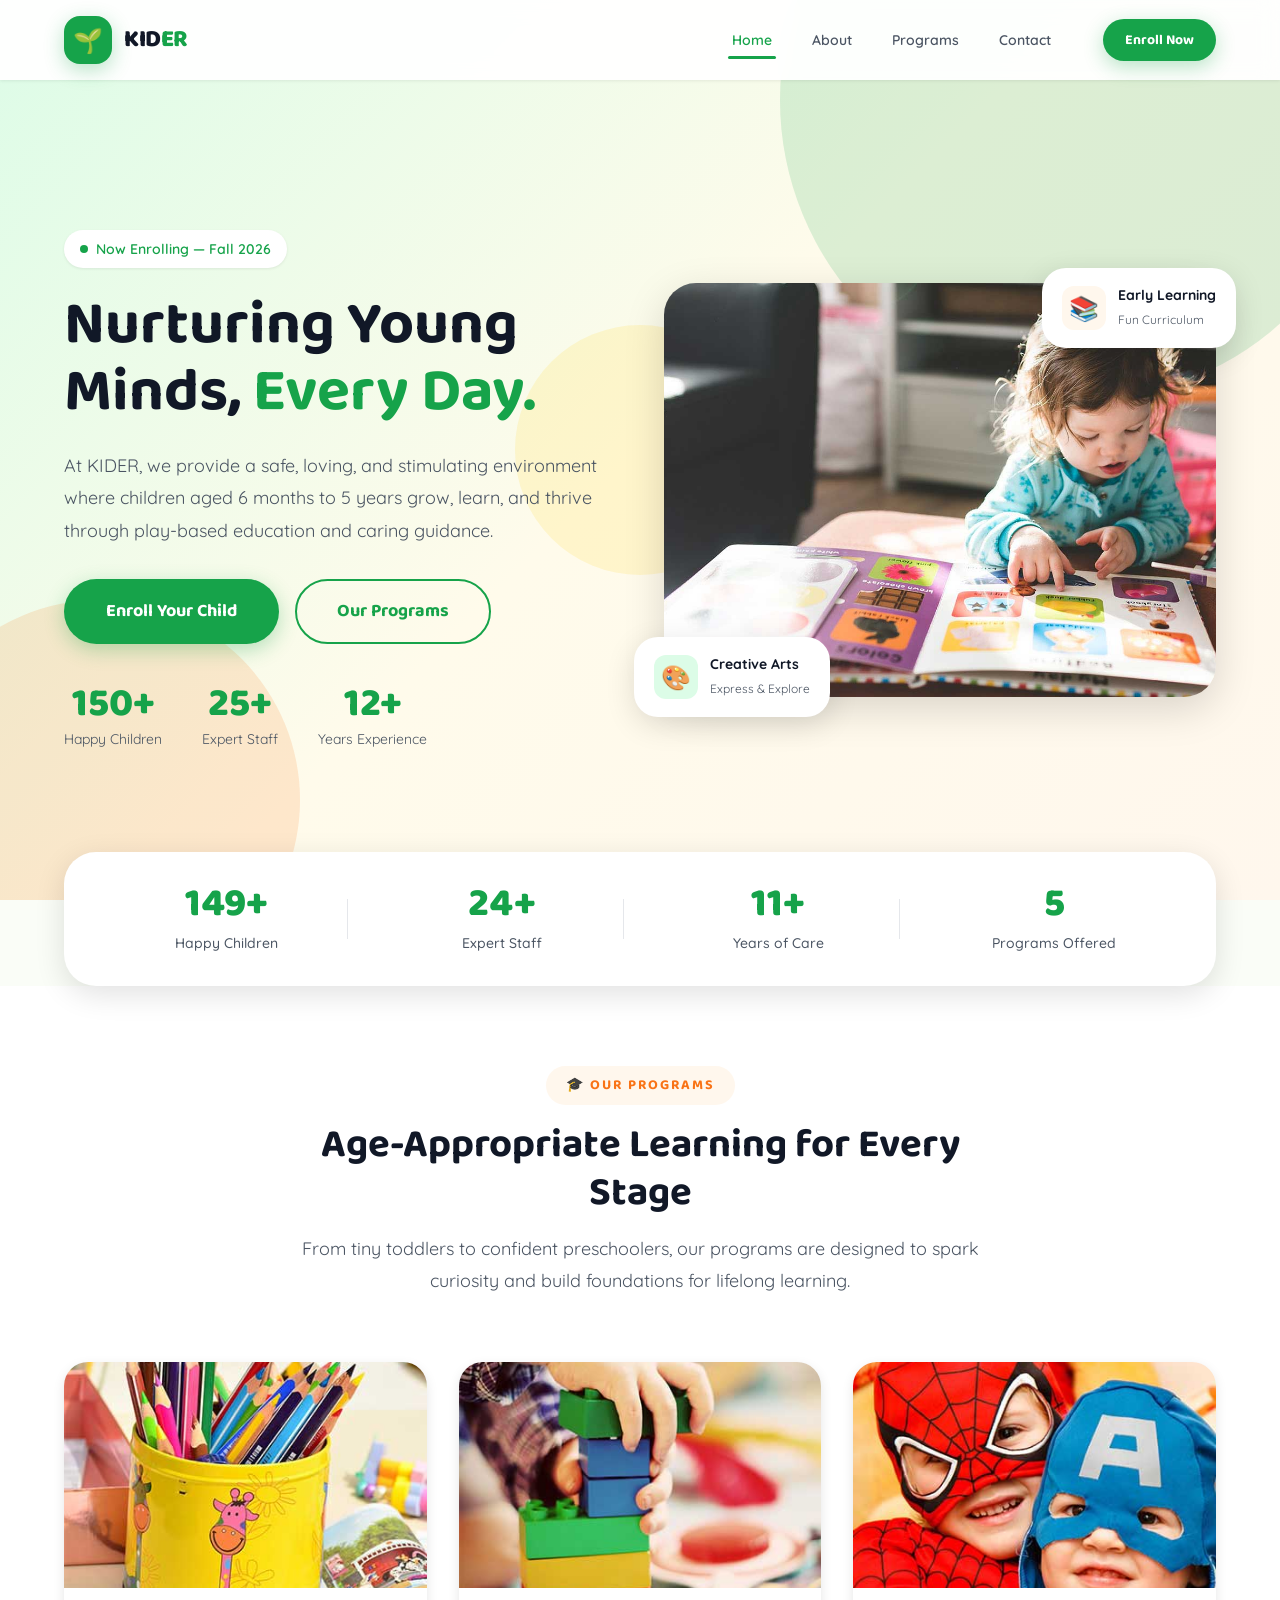
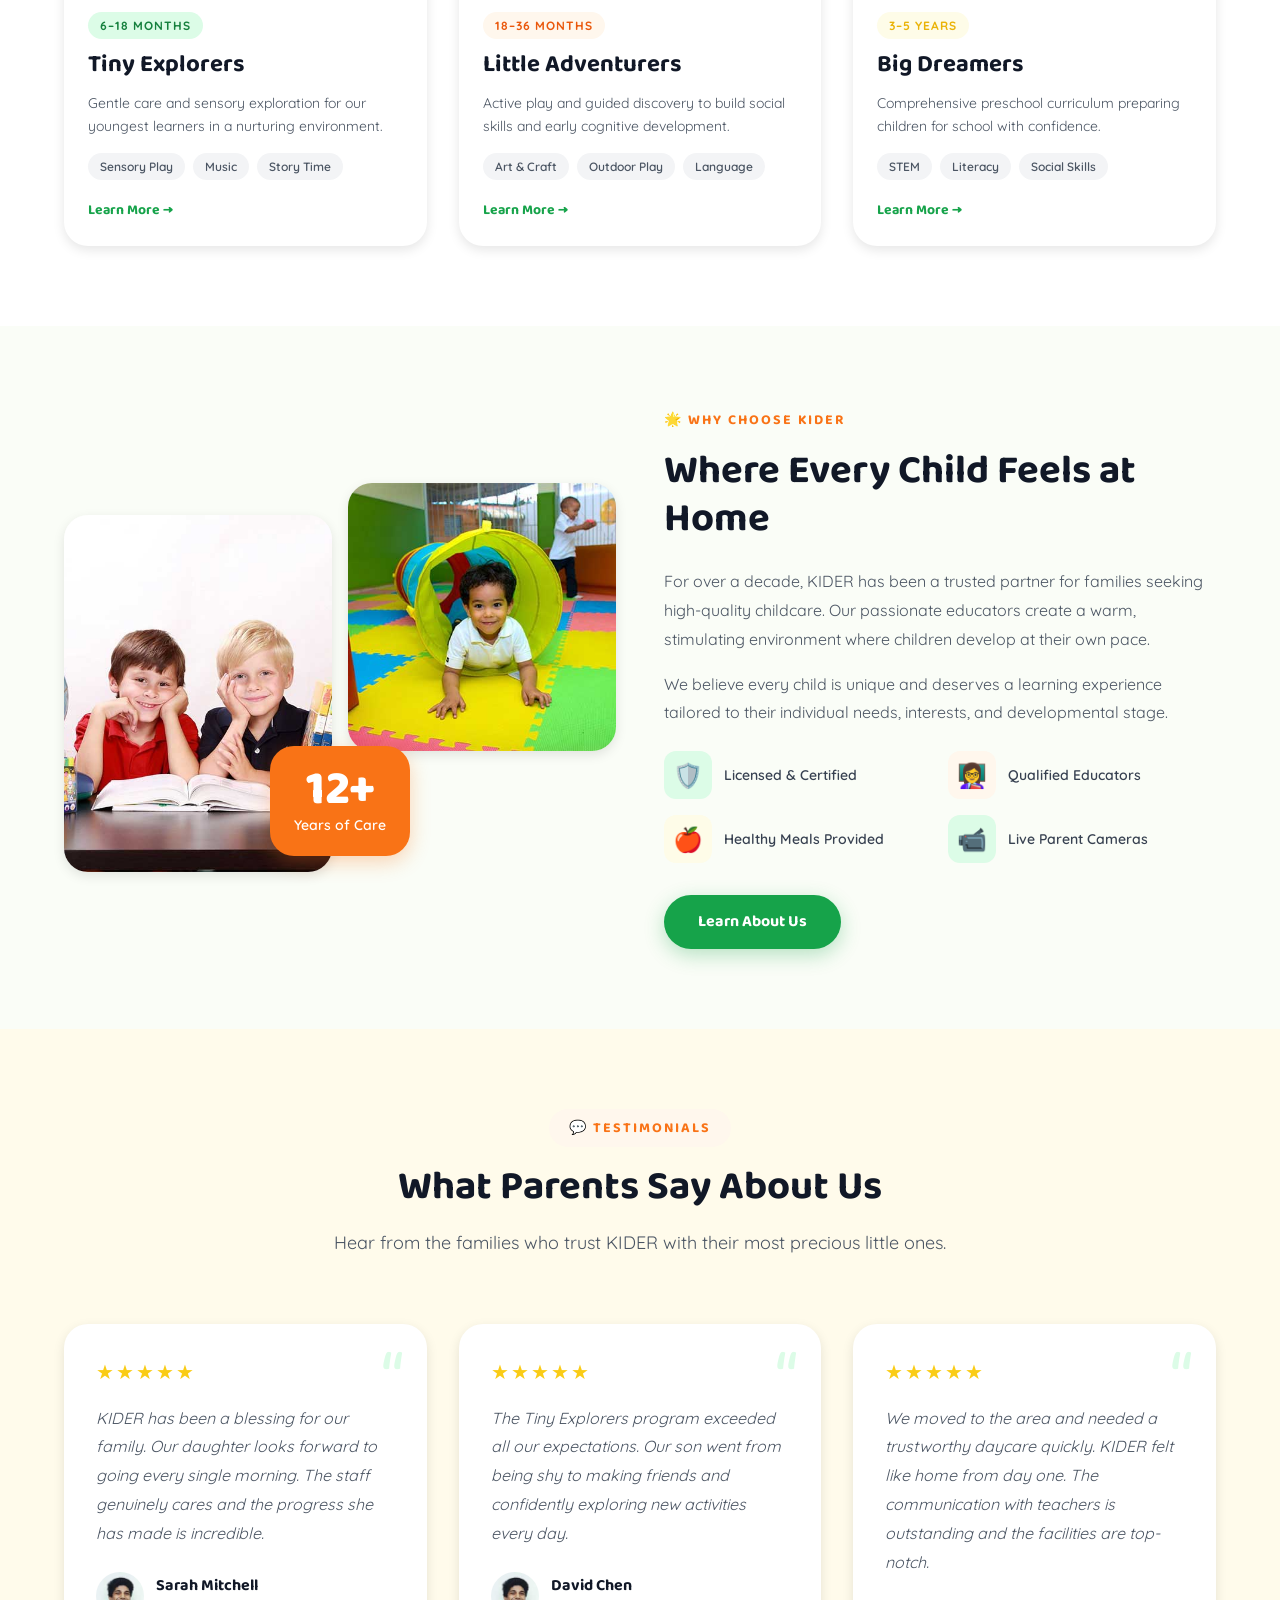
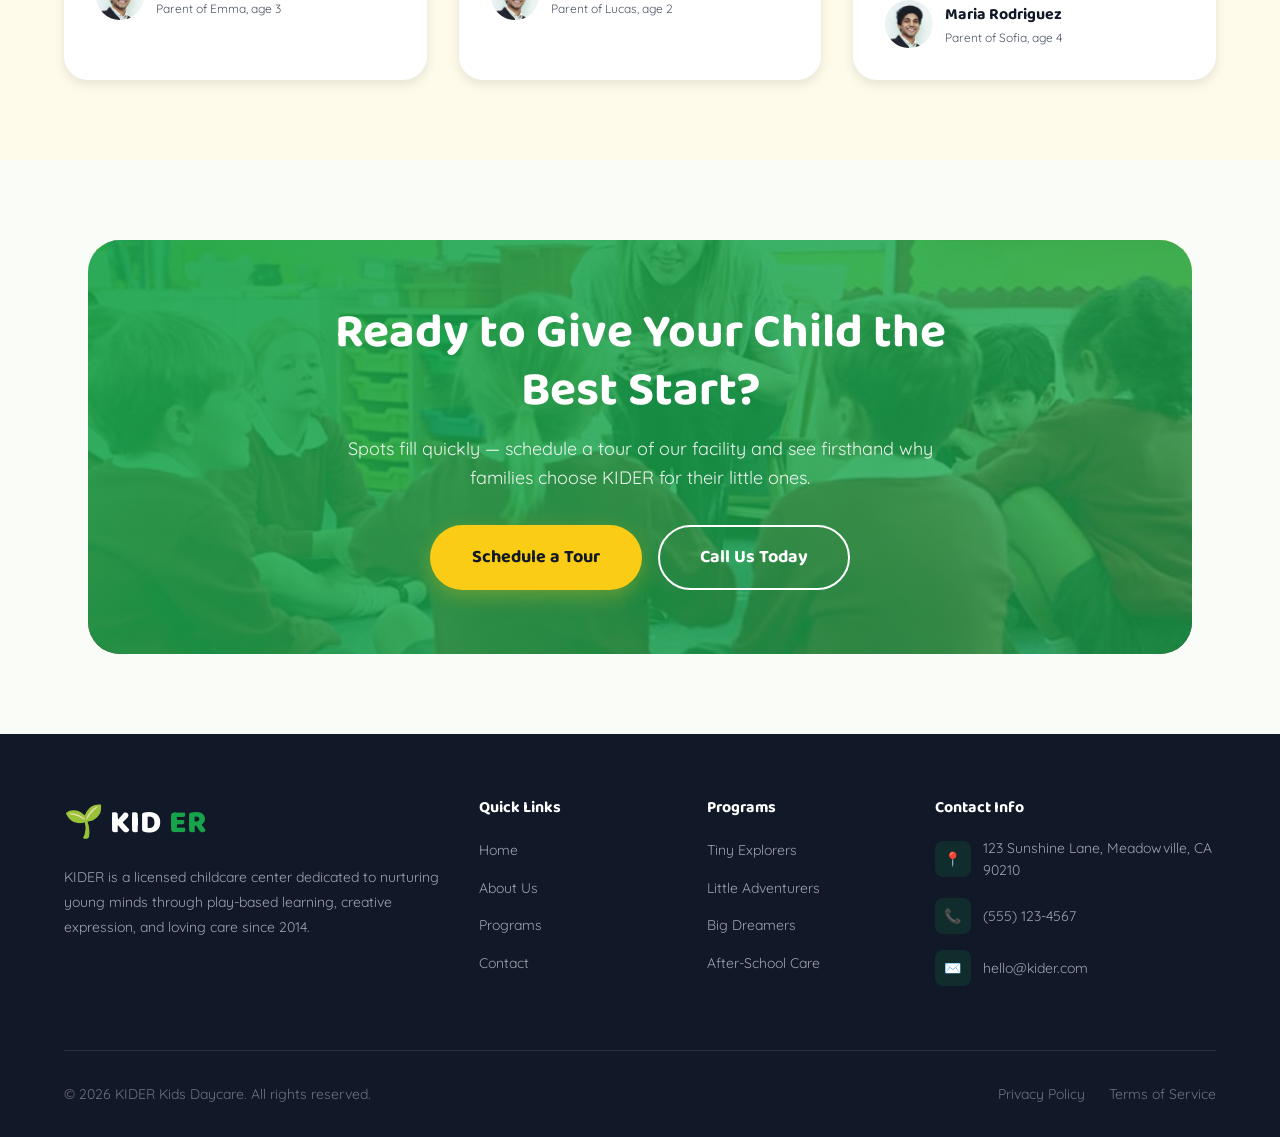
==== index.html @ 929bc987 "Initial redesign: Kids Daycare Version: v1.0.0 Folder: kids-daycare-html-template" ====
<!DOCTYPE html>
<html lang="en">
<head>
  <meta charset="UTF-8">
  <meta name="viewport" content="width=device-width, initial-scale=1.0">
  <meta name="description" content="KIDER — Kids Daycare & Childcare Center. Nurturing young minds every day with love, learning, and play.">
  <title>KIDER — Kids Daycare & Childcare Center</title>
  <link rel="stylesheet" href="assets/css/style.css">
</head>
<body>

  <!-- ======== Header ======== -->
  <header class="header">
    <div class="container header__inner">
      <a href="index.html" class="header__logo">
        <div class="header__logo-icon">🌱</div>
        <div class="header__logo-text">KID<span>ER</span></div>
      </a>
      <nav class="nav">
        <a href="index.html" class="nav__link active">Home</a>
        <a href="about.html" class="nav__link">About</a>
        <a href="programs.html" class="nav__link">Programs</a>
        <a href="contact.html" class="nav__link">Contact</a>
        <div class="nav__cta">
          <a href="contact.html" class="btn btn--green btn--sm">Enroll Now</a>
        </div>
      </nav>
      <div class="burger" aria-label="Toggle navigation" role="button" tabindex="0">
        <span class="burger__line"></span>
        <span class="burger__line"></span>
        <span class="burger__line"></span>
      </div>
    </div>
  </header>

  <!-- ======== Hero ======== -->
  <section class="hero">
    <div class="hero__bg-shape hero__bg-shape--1"></div>
    <div class="hero__bg-shape hero__bg-shape--2"></div>
    <div class="hero__bg-shape hero__bg-shape--3"></div>
    <div class="container hero__inner">
      <div class="hero__content">
        <div class="hero__badge">
          <span class="hero__badge-dot"></span>
          Now Enrolling — Fall 2026
        </div>
        <h1>Nurturing Young Minds, <span class="highlight-green">Every Day.</span></h1>
        <p class="hero__desc">At KIDER, we provide a safe, loving, and stimulating environment where children aged 6 months to 5 years grow, learn, and thrive through play-based education and caring guidance.</p>
        <div class="hero__actions">
          <a href="contact.html" class="btn btn--green btn--lg">Enroll Your Child</a>
          <a href="programs.html" class="btn btn--outline-green btn--lg">Our Programs</a>
        </div>
        <div class="hero__stats">
          <div class="hero__stat">
            <div class="hero__stat-number" data-count="150" data-suffix="+">0</div>
            <div class="hero__stat-label">Happy Children</div>
          </div>
          <div class="hero__stat">
            <div class="hero__stat-number" data-count="25" data-suffix="+">0</div>
            <div class="hero__stat-label">Expert Staff</div>
          </div>
          <div class="hero__stat">
            <div class="hero__stat-number" data-count="12" data-suffix="+">0</div>
            <div class="hero__stat-label">Years Experience</div>
          </div>
        </div>
      </div>
      <div class="hero__image">
        <img src="assets/img/carousel-1.jpg" alt="Children playing at KIDER daycare center" class="hero__image-main">
        <div class="hero__float-card hero__float-card--1">
          <div class="hero__float-icon hero__float-icon--green">🎨</div>
          <div class="hero__float-text">
            <strong>Creative Arts</strong>
            <span>Express & Explore</span>
          </div>
        </div>
        <div class="hero__float-card hero__float-card--2">
          <div class="hero__float-icon hero__float-icon--orange">📚</div>
          <div class="hero__float-text">
            <strong>Early Learning</strong>
            <span>Fun Curriculum</span>
          </div>
        </div>
      </div>
    </div>
  </section>

  <!-- ======== Stats Bar ======== -->
  <div class="container">
    <div class="stats-bar reveal">
      <div class="stats-bar__item">
        <div class="stats-bar__number" data-count="150" data-suffix="+">0</div>
        <div class="stats-bar__label">Happy Children</div>
      </div>
      <div class="stats-bar__item">
        <div class="stats-bar__number" data-count="25" data-suffix="+">0</div>
        <div class="stats-bar__label">Expert Staff</div>
      </div>
      <div class="stats-bar__item">
        <div class="stats-bar__number" data-count="12" data-suffix="+">0</div>
        <div class="stats-bar__label">Years of Care</div>
      </div>
      <div class="stats-bar__item">
        <div class="stats-bar__number" data-count="6" data-suffix="">0</div>
        <div class="stats-bar__label">Programs Offered</div>
      </div>
    </div>
  </div>

  <!-- ======== Programs ======== -->
  <section class="section section--alt">
    <div class="container">
      <div class="section-header reveal">
        <div class="section-header__tag">🎓 Our Programs</div>
        <h2>Age-Appropriate Learning for Every Stage</h2>
        <p>From tiny toddlers to confident preschoolers, our programs are designed to spark curiosity and build foundations for lifelong learning.</p>
      </div>
      <div class="programs-grid reveal-stagger">
        <div class="program-card">
          <img src="assets/img/classes-1.jpg" alt="Infant care program" class="program-card__image">
          <div class="program-card__body">
            <span class="program-card__age">6–18 Months</span>
            <h3>Tiny Explorers</h3>
            <p>Gentle care and sensory exploration for our youngest learners in a nurturing environment.</p>
            <div class="program-card__activities">
              <span class="program-card__activity">Sensory Play</span>
              <span class="program-card__activity">Music</span>
              <span class="program-card__activity">Story Time</span>
            </div>
            <a href="programs.html" class="program-card__link">Learn More →</a>
          </div>
        </div>
        <div class="program-card">
          <img src="assets/img/classes-2.jpg" alt="Toddler program" class="program-card__image">
          <div class="program-card__body">
            <span class="program-card__age program-card__age--orange">18–36 Months</span>
            <h3>Little Adventurers</h3>
            <p>Active play and guided discovery to build social skills and early cognitive development.</p>
            <div class="program-card__activities">
              <span class="program-card__activity">Art & Craft</span>
              <span class="program-card__activity">Outdoor Play</span>
              <span class="program-card__activity">Language</span>
            </div>
            <a href="programs.html" class="program-card__link">Learn More →</a>
          </div>
        </div>
        <div class="program-card">
          <img src="assets/img/classes-3.jpg" alt="Preschool program" class="program-card__image">
          <div class="program-card__body">
            <span class="program-card__age program-card__age--yellow">3–5 Years</span>
            <h3>Big Dreamers</h3>
            <p>Comprehensive preschool curriculum preparing children for school with confidence.</p>
            <div class="program-card__activities">
              <span class="program-card__activity">STEM</span>
              <span class="program-card__activity">Literacy</span>
              <span class="program-card__activity">Social Skills</span>
            </div>
            <a href="programs.html" class="program-card__link">Learn More →</a>
          </div>
        </div>
      </div>
    </div>
  </section>

  <!-- ======== About ======== -->
  <section class="section">
    <div class="container">
      <div class="about-grid">
        <div class="about-grid__images reveal reveal--left">
          <img src="assets/img/about-1.jpg" alt="KIDER classroom activities" class="about-grid__img">
          <img src="assets/img/about-2.jpg" alt="Children learning together" class="about-grid__img">
          <div class="about-grid__experience">
            <div class="about-grid__experience-number">12+</div>
            <div class="about-grid__experience-label">Years of Care</div>
          </div>
        </div>
        <div class="about-content reveal reveal--right">
          <div class="about-content__tag">🌟 Why Choose KIDER</div>
          <h2>Where Every Child Feels at Home</h2>
          <p>For over a decade, KIDER has been a trusted partner for families seeking high-quality childcare. Our passionate educators create a warm, stimulating environment where children develop at their own pace.</p>
          <p>We believe every child is unique and deserves a learning experience tailored to their individual needs, interests, and developmental stage.</p>
          <div class="about-features">
            <div class="about-feature">
              <div class="about-feature__icon about-feature__icon--green">🛡️</div>
              <span>Licensed &amp; Certified</span>
            </div>
            <div class="about-feature">
              <div class="about-feature__icon about-feature__icon--orange">👩‍🏫</div>
              <span>Qualified Educators</span>
            </div>
            <div class="about-feature">
              <div class="about-feature__icon about-feature__icon--yellow">🍎</div>
              <span>Healthy Meals Provided</span>
            </div>
            <div class="about-feature">
              <div class="about-feature__icon about-feature__icon--green">📹</div>
              <span>Live Parent Cameras</span>
            </div>
          </div>
          <div style="margin-top: var(--sp-8);">
            <a href="about.html" class="btn btn--green">Learn About Us</a>
          </div>
        </div>
      </div>
    </div>
  </section>

  <!-- ======== Testimonials ======== -->
  <section class="section section--cream">
    <div class="container">
      <div class="section-header reveal">
        <div class="section-header__tag">💬 Testimonials</div>
        <h2>What Parents Say About Us</h2>
        <p>Hear from the families who trust KIDER with their most precious little ones.</p>
      </div>
      <div class="testimonials-grid reveal-stagger">
        <div class="testimonial-card">
          <div class="testimonial-card__quote">&ldquo;</div>
          <div class="testimonial-card__stars">
            <span>★</span><span>★</span><span>★</span><span>★</span><span>★</span>
          </div>
          <p>KIDER has been a blessing for our family. Our daughter looks forward to going every single morning. The staff genuinely cares and the progress she has made is incredible.</p>
          <div class="testimonial-card__author">
            <img src="assets/img/user.jpg" alt="Parent avatar" class="testimonial-card__avatar">
            <div>
              <div class="testimonial-card__name">Sarah Mitchell</div>
              <div class="testimonial-card__relation">Parent of Emma, age 3</div>
            </div>
          </div>
        </div>
        <div class="testimonial-card">
          <div class="testimonial-card__quote">&ldquo;</div>
          <div class="testimonial-card__stars">
            <span>★</span><span>★</span><span>★</span><span>★</span><span>★</span>
          </div>
          <p>The Tiny Explorers program exceeded all our expectations. Our son went from being shy to making friends and confidently exploring new activities every day.</p>
          <div class="testimonial-card__author">
            <img src="assets/img/user.jpg" alt="Parent avatar" class="testimonial-card__avatar">
            <div>
              <div class="testimonial-card__name">David Chen</div>
              <div class="testimonial-card__relation">Parent of Lucas, age 2</div>
            </div>
          </div>
        </div>
        <div class="testimonial-card">
          <div class="testimonial-card__quote">&ldquo;</div>
          <div class="testimonial-card__stars">
            <span>★</span><span>★</span><span>★</span><span>★</span><span>★</span>
          </div>
          <p>We moved to the area and needed a trustworthy daycare quickly. KIDER felt like home from day one. The communication with teachers is outstanding and the facilities are top-notch.</p>
          <div class="testimonial-card__author">
            <img src="assets/img/user.jpg" alt="Parent avatar" class="testimonial-card__avatar">
            <div>
              <div class="testimonial-card__name">Maria Rodriguez</div>
              <div class="testimonial-card__relation">Parent of Sofia, age 4</div>
            </div>
          </div>
        </div>
      </div>
    </div>
  </section>

  <!-- ======== CTA ======== -->
  <section class="section">
    <div class="container">
      <div class="cta-section">
        <img src="assets/img/call-to-action.jpg" alt="Children at KIDER" class="cta-section__bg">
        <div class="cta-section__overlay"></div>
        <div class="cta-section__content reveal">
          <h2>Ready to Give Your Child the Best Start?</h2>
          <p>Spots fill quickly — schedule a tour of our facility and see firsthand why families choose KIDER for their little ones.</p>
          <div class="cta-section__actions">
            <a href="contact.html" class="btn btn--yellow btn--lg">Schedule a Tour</a>
            <a href="tel:+15551234567" class="btn btn--outline-white btn--lg">Call Us Today</a>
          </div>
        </div>
      </div>
    </div>
  </section>

  <!-- ======== Footer ======== -->
  <footer class="footer">
    <div class="container">
      <div class="footer__grid">
        <div class="footer__brand">
          <div class="footer__brand-name">🌱 KID<span>ER</span></div>
          <p>KIDER is a licensed childcare center dedicated to nurturing young minds through play-based learning, creative expression, and loving care since 2014.</p>
        </div>
        <div>
          <h5>Quick Links</h5>
          <ul class="footer__links">
            <li><a href="index.html">Home</a></li>
            <li><a href="about.html">About Us</a></li>
            <li><a href="programs.html">Programs</a></li>
            <li><a href="contact.html">Contact</a></li>
          </ul>
        </div>
        <div>
          <h5>Programs</h5>
          <ul class="footer__links">
            <li><a href="programs.html">Tiny Explorers</a></li>
            <li><a href="programs.html">Little Adventurers</a></li>
            <li><a href="programs.html">Big Dreamers</a></li>
            <li><a href="programs.html">After-School Care</a></li>
          </ul>
        </div>
        <div>
          <h5>Contact Info</h5>
          <div class="footer__contact-item">
            <div class="footer__contact-icon">📍</div>
            <span>123 Sunshine Lane, Meadowville, CA 90210</span>
          </div>
          <div class="footer__contact-item">
            <div class="footer__contact-icon">📞</div>
            <span>(555) 123-4567</span>
          </div>
          <div class="footer__contact-item">
            <div class="footer__contact-icon">✉️</div>
            <span>hello@kider.com</span>
          </div>
        </div>
      </div>
      <div class="footer__bottom">
        <p>&copy; <span data-year>2026</span> KIDER Kids Daycare. All rights reserved.</p>
        <div class="footer__bottom-links">
          <a href="#">Privacy Policy</a>
          <a href="#">Terms of Service</a>
        </div>
      </div>
    </div>
  </footer>

  <script src="assets/js/main.js"></script>
</body>
</html>
---- assets/css/style.css ----
/* ============================================================
   KIDER — Kids Daycare & Childcare Center
   Design System & Component Styles
   ============================================================ */

/* --- Google Fonts Import --- */
@import url('https://fonts.googleapis.com/css2?family=Baloo+2:wght@400;500;600;700;800&family=Quicksand:wght@300;400;500;600;700&display=swap');

/* ============================================================
   1. CSS Custom Properties (Design Tokens)
   ============================================================ */
:root {
  /* Brand Colors */
  --clr-green: #16A34A;
  --clr-green-dark: #15803D;
  --clr-green-light: #DCFCE7;
  --clr-orange: #F97316;
  --clr-orange-dark: #EA580C;
  --clr-orange-light: #FFF7ED;
  --clr-yellow: #FACC15;
  --clr-yellow-dark: #EAB308;
  --clr-yellow-light: #FEFCE8;
  --clr-white: #FFFFFF;
  --clr-off-white: #FAFDF7;
  --clr-cream: #FFFBEB;

  /* Neutral Palette */
  --clr-gray-50: #F9FAFB;
  --clr-gray-100: #F3F4F6;
  --clr-gray-200: #E5E7EB;
  --clr-gray-300: #D1D5DB;
  --clr-gray-400: #9CA3AF;
  --clr-gray-500: #6B7280;
  --clr-gray-600: #4B5563;
  --clr-gray-700: #374151;
  --clr-gray-800: #1F2937;
  --clr-gray-900: #111827;

  /* Semantic Colors */
  --clr-text: var(--clr-gray-800);
  --clr-text-light: var(--clr-gray-600);
  --clr-text-white: var(--clr-white);
  --clr-bg: var(--clr-off-white);
  --clr-bg-alt: var(--clr-white);
  --clr-border: var(--clr-gray-200);
  --clr-success: var(--clr-green);
  --clr-warning: var(--clr-orange);
  --clr-accent: var(--clr-yellow);

  /* Typography */
  --ff-heading: 'Baloo 2', cursive;
  --ff-body: 'Quicksand', sans-serif;

  --fs-xs: 0.75rem;
  --fs-sm: 0.875rem;
  --fs-base: 1rem;
  --fs-md: 1.125rem;
  --fs-lg: 1.25rem;
  --fs-xl: 1.5rem;
  --fs-2xl: 2rem;
  --fs-3xl: 2.5rem;
  --fs-4xl: 3rem;
  --fs-5xl: 3.5rem;

  --fw-light: 300;
  --fw-regular: 400;
  --fw-medium: 500;
  --fw-semibold: 600;
  --fw-bold: 700;
  --fw-extra: 800;

  --lh-tight: 1.2;
  --lh-normal: 1.6;
  --lh-relaxed: 1.8;

  /* Spacing */
  --sp-1: 0.25rem;
  --sp-2: 0.5rem;
  --sp-3: 0.75rem;
  --sp-4: 1rem;
  --sp-5: 1.25rem;
  --sp-6: 1.5rem;
  --sp-8: 2rem;
  --sp-10: 2.5rem;
  --sp-12: 3rem;
  --sp-16: 4rem;
  --sp-20: 5rem;
  --sp-24: 6rem;

  /* Border Radius (Playful Rounded) */
  --radius-sm: 8px;
  --radius-md: 12px;
  --radius-lg: 16px;
  --radius-xl: 24px;
  --radius-2xl: 32px;
  --radius-full: 9999px;

  /* Shadows */
  --shadow-sm: 0 1px 3px rgba(0, 0, 0, 0.08);
  --shadow-md: 0 4px 12px rgba(0, 0, 0, 0.1);
  --shadow-lg: 0 8px 30px rgba(0, 0, 0, 0.12);
  --shadow-xl: 0 12px 40px rgba(0, 0, 0, 0.15);
  --shadow-green: 0 6px 20px rgba(22, 163, 74, 0.3);
  --shadow-orange: 0 6px 20px rgba(249, 115, 22, 0.3);
  --shadow-yellow: 0 6px 20px rgba(250, 204, 21, 0.3);

  /* Transitions */
  --ease-bounce: cubic-bezier(0.34, 1.56, 0.64, 1);
  --ease-smooth: cubic-bezier(0.4, 0, 0.2, 1);
  --duration-fast: 150ms;
  --duration-normal: 300ms;
  --duration-slow: 500ms;

  /* Layout */
  --container-max: 1200px;
  --header-height: 80px;
}

/* ============================================================
   2. Reset & Base
   ============================================================ */
*,
*::before,
*::after {
  margin: 0;
  padding: 0;
  box-sizing: border-box;
}

html {
  scroll-behavior: smooth;
  -webkit-text-size-adjust: 100%;
}

body {
  font-family: var(--ff-body);
  font-size: var(--fs-base);
  font-weight: var(--fw-regular);
  line-height: var(--lh-normal);
  color: var(--clr-text);
  background-color: var(--clr-bg);
  -webkit-font-smoothing: antialiased;
  -moz-osx-font-smoothing: grayscale;
  overflow-x: hidden;
}

img {
  max-width: 100%;
  height: auto;
  display: block;
}

a {
  text-decoration: none;
  color: inherit;
  transition: color var(--duration-normal) var(--ease-smooth);
}

ul, ol {
  list-style: none;
}

h1, h2, h3, h4, h5, h6 {
  font-family: var(--ff-heading);
  font-weight: var(--fw-bold);
  line-height: var(--lh-tight);
  color: var(--clr-gray-900);
}

h1 { font-size: var(--fs-5xl); }
h2 { font-size: var(--fs-4xl); }
h3 { font-size: var(--fs-2xl); }
h4 { font-size: var(--fs-xl); }
h5 { font-size: var(--fs-lg); }

p {
  margin-bottom: var(--sp-4);
  color: var(--clr-text-light);
}

button {
  cursor: pointer;
  border: none;
  background: none;
  font-family: inherit;
}

/* ============================================================
   3. Utility Classes
   ============================================================ */
.container {
  width: 100%;
  max-width: var(--container-max);
  margin: 0 auto;
  padding: 0 var(--sp-6);
}

.sr-only {
  position: absolute;
  width: 1px;
  height: 1px;
  padding: 0;
  margin: -1px;
  overflow: hidden;
  clip: rect(0, 0, 0, 0);
  white-space: nowrap;
  border: 0;
}

.section {
  padding: var(--sp-20) 0;
}

.section--alt {
  background-color: var(--clr-white);
}

.section--green {
  background-color: var(--clr-green);
  color: var(--clr-white);
}

.section--green h2,
.section--green h3,
.section--green h4 {
  color: var(--clr-white);
}

.section--green p {
  color: var(--clr-green-light);
}

.section--cream {
  background-color: var(--clr-cream);
}

.section--gray {
  background-color: var(--clr-gray-50);
}

.text-center {
  text-align: center;
}

.text-green { color: var(--clr-green); }
.text-orange { color: var(--clr-orange); }
.text-yellow { color: var(--clr-yellow); }

/* ============================================================
   4. Section Header
   ============================================================ */
.section-header {
  text-align: center;
  margin-bottom: var(--sp-16);
  max-width: 700px;
  margin-left: auto;
  margin-right: auto;
}

.section-header__tag {
  display: inline-flex;
  align-items: center;
  gap: var(--sp-2);
  font-family: var(--ff-heading);
  font-size: var(--fs-sm);
  font-weight: var(--fw-bold);
  text-transform: uppercase;
  letter-spacing: 2px;
  color: var(--clr-orange);
  margin-bottom: var(--sp-4);
  background: var(--clr-orange-light);
  padding: var(--sp-2) var(--sp-5);
  border-radius: var(--radius-full);
}

.section-header h2 {
  margin-bottom: var(--sp-4);
  font-size: var(--fs-3xl);
}

.section-header p {
  font-size: var(--fs-md);
  color: var(--clr-text-light);
  line-height: var(--lh-relaxed);
}

/* ============================================================
   5. Buttons
   ============================================================ */
.btn {
  display: inline-flex;
  align-items: center;
  justify-content: center;
  gap: var(--sp-2);
  padding: var(--sp-3) var(--sp-8);
  font-family: var(--ff-heading);
  font-size: var(--fs-base);
  font-weight: var(--fw-bold);
  border-radius: var(--radius-full);
  transition: all var(--duration-normal) var(--ease-bounce);
  white-space: nowrap;
  border: 2px solid transparent;
  position: relative;
  overflow: hidden;
}

.btn:hover {
  transform: translateY(-2px);
}

.btn:active {
  transform: translateY(0);
}

.btn--green {
  background-color: var(--clr-green);
  color: var(--clr-white);
  box-shadow: var(--shadow-green);
}

.btn--green:hover {
  background-color: var(--clr-green-dark);
  box-shadow: 0 8px 25px rgba(22, 163, 74, 0.4);
  color: var(--clr-white);
}

.btn--orange {
  background-color: var(--clr-orange);
  color: var(--clr-white);
  box-shadow: var(--shadow-orange);
}

.btn--orange:hover {
  background-color: var(--clr-orange-dark);
  box-shadow: 0 8px 25px rgba(249, 115, 22, 0.4);
  color: var(--clr-white);
}

.btn--yellow {
  background-color: var(--clr-yellow);
  color: var(--clr-gray-900);
  box-shadow: var(--shadow-yellow);
}

.btn--yellow:hover {
  background-color: var(--clr-yellow-dark);
  box-shadow: 0 8px 25px rgba(250, 204, 21, 0.4);
}

.btn--outline-green {
  border-color: var(--clr-green);
  color: var(--clr-green);
  background: transparent;
}

.btn--outline-green:hover {
  background-color: var(--clr-green);
  color: var(--clr-white);
}

.btn--outline-white {
  border-color: var(--clr-white);
  color: var(--clr-white);
  background: transparent;
}

.btn--outline-white:hover {
  background-color: var(--clr-white);
  color: var(--clr-green);
}

.btn--lg {
  padding: var(--sp-4) var(--sp-10);
  font-size: var(--fs-md);
}

.btn--sm {
  padding: var(--sp-2) var(--sp-5);
  font-size: var(--fs-sm);
}

.btn svg {
  width: 20px;
  height: 20px;
}

/* ============================================================
   6. Header & Navigation
   ============================================================ */
.header {
  position: fixed;
  top: 0;
  left: 0;
  right: 0;
  z-index: 1000;
  background: rgba(255, 255, 255, 0.95);
  backdrop-filter: blur(10px);
  -webkit-backdrop-filter: blur(10px);
  box-shadow: var(--shadow-sm);
  transition: all var(--duration-normal) var(--ease-smooth);
  height: var(--header-height);
}

.header__inner {
  display: flex;
  align-items: center;
  justify-content: space-between;
  height: var(--header-height);
}

.header__logo {
  display: flex;
  align-items: center;
  gap: var(--sp-3);
  z-index: 1001;
}

.header__logo-icon {
  width: 48px;
  height: 48px;
  background: var(--clr-green);
  border-radius: var(--radius-lg);
  display: flex;
  align-items: center;
  justify-content: center;
  color: var(--clr-white);
  font-size: var(--fs-xl);
  box-shadow: var(--shadow-green);
}

.header__logo-text {
  font-family: var(--ff-heading);
  font-size: var(--fs-xl);
  font-weight: var(--fw-extra);
  color: var(--clr-gray-900);
  letter-spacing: -0.5px;
}

.header__logo-text span {
  color: var(--clr-green);
}

.nav {
  display: flex;
  align-items: center;
  gap: var(--sp-8);
}

.nav__link {
  font-family: var(--ff-body);
  font-size: var(--fs-sm);
  font-weight: var(--fw-semibold);
  color: var(--clr-gray-600);
  padding: var(--sp-2) var(--sp-1);
  position: relative;
  transition: color var(--duration-normal) var(--ease-smooth);
}

.nav__link::after {
  content: '';
  position: absolute;
  bottom: 0;
  left: 0;
  width: 0;
  height: 3px;
  background: var(--clr-green);
  border-radius: var(--radius-full);
  transition: width var(--duration-normal) var(--ease-smooth);
}

.nav__link:hover,
.nav__link.active {
  color: var(--clr-green);
}

.nav__link:hover::after,
.nav__link.active::after {
  width: 100%;
}

.nav__cta {
  margin-left: var(--sp-4);
}

/* Burger Menu */
.burger {
  display: none;
  flex-direction: column;
  gap: 5px;
  cursor: pointer;
  z-index: 1001;
  padding: var(--sp-2);
}

.burger__line {
  width: 28px;
  height: 3px;
  background: var(--clr-gray-800);
  border-radius: var(--radius-full);
  transition: all var(--duration-normal) var(--ease-smooth);
}

.burger.active .burger__line:nth-child(1) {
  transform: rotate(45deg) translate(5px, 6px);
}

.burger.active .burger__line:nth-child(2) {
  opacity: 0;
}

.burger.active .burger__line:nth-child(3) {
  transform: rotate(-45deg) translate(5px, -6px);
}

/* ============================================================
   7. Hero Section
   ============================================================ */
.hero {
  position: relative;
  min-height: 100vh;
  display: flex;
  align-items: center;
  padding-top: var(--header-height);
  background: linear-gradient(135deg, var(--clr-green-light) 0%, var(--clr-cream) 50%, var(--clr-orange-light) 100%);
  overflow: hidden;
}

.hero__bg-shape {
  position: absolute;
  border-radius: 50%;
  opacity: 0.15;
  z-index: 0;
}

.hero__bg-shape--1 {
  width: 600px;
  height: 600px;
  background: var(--clr-green);
  top: -200px;
  right: -100px;
}

.hero__bg-shape--2 {
  width: 400px;
  height: 400px;
  background: var(--clr-orange);
  bottom: -100px;
  left: -100px;
}

.hero__bg-shape--3 {
  width: 250px;
  height: 250px;
  background: var(--clr-yellow);
  top: 50%;
  left: 50%;
  transform: translate(-50%, -50%);
}

.hero__inner {
  position: relative;
  z-index: 1;
  display: grid;
  grid-template-columns: 1fr 1fr;
  gap: var(--sp-12);
  align-items: center;
}

.hero__content {
  max-width: 560px;
}

.hero__badge {
  display: inline-flex;
  align-items: center;
  gap: var(--sp-2);
  background: var(--clr-white);
  padding: var(--sp-2) var(--sp-4);
  border-radius: var(--radius-full);
  box-shadow: var(--shadow-sm);
  margin-bottom: var(--sp-6);
  font-size: var(--fs-sm);
  font-weight: var(--fw-semibold);
  color: var(--clr-green);
}

.hero__badge-dot {
  width: 8px;
  height: 8px;
  background: var(--clr-green);
  border-radius: 50%;
  animation: pulse-dot 2s infinite;
}

@keyframes pulse-dot {
  0%, 100% { opacity: 1; transform: scale(1); }
  50% { opacity: 0.5; transform: scale(1.5); }
}

.hero h1 {
  font-size: clamp(2.5rem, 5vw, 3.8rem);
  color: var(--clr-gray-900);
  margin-bottom: var(--sp-6);
  line-height: 1.1;
}

.hero h1 .highlight-green { color: var(--clr-green); }
.hero h1 .highlight-orange { color: var(--clr-orange); }

.hero__desc {
  font-size: var(--fs-md);
  color: var(--clr-text-light);
  line-height: var(--lh-relaxed);
  margin-bottom: var(--sp-8);
}

.hero__actions {
  display: flex;
  gap: var(--sp-4);
  flex-wrap: wrap;
  margin-bottom: var(--sp-10);
}

.hero__stats {
  display: flex;
  gap: var(--sp-10);
}

.hero__stat {
  text-align: center;
}

.hero__stat-number {
  font-family: var(--ff-heading);
  font-size: var(--fs-3xl);
  font-weight: var(--fw-extra);
  color: var(--clr-green);
  line-height: 1;
}

.hero__stat-label {
  font-size: var(--fs-sm);
  color: var(--clr-text-light);
  margin-top: var(--sp-1);
}

.hero__image {
  position: relative;
}

.hero__image-main {
  border-radius: var(--radius-2xl);
  box-shadow: var(--shadow-xl);
  width: 100%;
  object-fit: cover;
  aspect-ratio: 4/3;
}

.hero__float-card {
  position: absolute;
  background: var(--clr-white);
  border-radius: var(--radius-xl);
  padding: var(--sp-4) var(--sp-5);
  box-shadow: var(--shadow-lg);
  display: flex;
  align-items: center;
  gap: var(--sp-3);
  animation: float-card 3s ease-in-out infinite;
}

.hero__float-card--1 {
  bottom: -20px;
  left: -30px;
}

.hero__float-card--2 {
  top: -15px;
  right: -20px;
}

@keyframes float-card {
  0%, 100% { transform: translateY(0); }
  50% { transform: translateY(-8px); }
}

.hero__float-icon {
  width: 44px;
  height: 44px;
  border-radius: var(--radius-md);
  display: flex;
  align-items: center;
  justify-content: center;
  font-size: var(--fs-xl);
}

.hero__float-icon--green {
  background: var(--clr-green-light);
}

.hero__float-icon--orange {
  background: var(--clr-orange-light);
}

.hero__float-text strong {
  display: block;
  font-size: var(--fs-sm);
  color: var(--clr-gray-900);
}

.hero__float-text span {
  font-size: var(--fs-xs);
  color: var(--clr-text-light);
}

/* ============================================================
   8. Programs / Classes Grid
   ============================================================ */
.programs-grid {
  display: grid;
  grid-template-columns: repeat(3, 1fr);
  gap: var(--sp-8);
}

.program-card {
  background: var(--clr-white);
  border-radius: var(--radius-xl);
  overflow: hidden;
  box-shadow: var(--shadow-md);
  transition: all var(--duration-normal) var(--ease-bounce);
  position: relative;
}

.program-card:hover {
  transform: translateY(-8px);
  box-shadow: var(--shadow-xl);
}

.program-card__image {
  width: 100%;
  aspect-ratio: 16/10;
  object-fit: cover;
}

.program-card__body {
  padding: var(--sp-6);
}

.program-card__age {
  display: inline-flex;
  align-items: center;
  gap: var(--sp-1);
  background: var(--clr-green-light);
  color: var(--clr-green-dark);
  font-size: var(--fs-xs);
  font-weight: var(--fw-bold);
  padding: var(--sp-1) var(--sp-3);
  border-radius: var(--radius-full);
  margin-bottom: var(--sp-3);
  text-transform: uppercase;
  letter-spacing: 1px;
}

.program-card__age--orange {
  background: var(--clr-orange-light);
  color: var(--clr-orange-dark);
}

.program-card__age--yellow {
  background: var(--clr-yellow-light);
  color: var(--clr-yellow-dark);
}

.program-card h3 {
  font-size: var(--fs-xl);
  margin-bottom: var(--sp-3);
}

.program-card p {
  font-size: var(--fs-sm);
  color: var(--clr-text-light);
  margin-bottom: var(--sp-4);
}

.program-card__activities {
  display: flex;
  flex-wrap: wrap;
  gap: var(--sp-2);
  margin-bottom: var(--sp-4);
}

.program-card__activity {
  background: var(--clr-gray-100);
  color: var(--clr-gray-600);
  font-size: var(--fs-xs);
  font-weight: var(--fw-semibold);
  padding: var(--sp-1) var(--sp-3);
  border-radius: var(--radius-full);
}

.program-card__link {
  display: inline-flex;
  align-items: center;
  gap: var(--sp-2);
  font-family: var(--ff-heading);
  font-size: var(--fs-sm);
  font-weight: var(--fw-bold);
  color: var(--clr-green);
  transition: gap var(--duration-normal) var(--ease-smooth);
}

.program-card__link:hover {
  gap: var(--sp-3);
  color: var(--clr-green-dark);
}

/* Program detail page */
.program-detail {
  display: grid;
  grid-template-columns: 1fr 1fr;
  gap: var(--sp-10);
  align-items: center;
  margin-bottom: var(--sp-16);
}

.program-detail:nth-child(even) {
  direction: rtl;
}

.program-detail:nth-child(even) > * {
  direction: ltr;
}

.program-detail__image {
  border-radius: var(--radius-xl);
  width: 100%;
  aspect-ratio: 4/3;
  object-fit: cover;
  box-shadow: var(--shadow-lg);
}

.program-detail__content h3 {
  font-size: var(--fs-2xl);
  margin-bottom: var(--sp-2);
}

.program-detail__age-badge {
  display: inline-block;
  background: var(--clr-green-light);
  color: var(--clr-green-dark);
  font-size: var(--fs-sm);
  font-weight: var(--fw-bold);
  padding: var(--sp-1) var(--sp-4);
  border-radius: var(--radius-full);
  margin-bottom: var(--sp-4);
}

.program-detail__content p {
  margin-bottom: var(--sp-4);
}

.program-detail__list {
  margin: var(--sp-4) 0;
}

.program-detail__list li {
  display: flex;
  align-items: center;
  gap: var(--sp-3);
  padding: var(--sp-2) 0;
  font-size: var(--fs-base);
  color: var(--clr-text-light);
}

.program-detail__list li::before {
  content: '';
  width: 8px;
  height: 8px;
  background: var(--clr-green);
  border-radius: 50%;
  flex-shrink: 0;
}

/* ============================================================
   9. About Section (Home)
   ============================================================ */
.about-grid {
  display: grid;
  grid-template-columns: 1fr 1fr;
  gap: var(--sp-12);
  align-items: center;
}

.about-grid__images {
  position: relative;
  display: grid;
  grid-template-columns: 1fr 1fr;
  gap: var(--sp-4);
}

.about-grid__img {
  border-radius: var(--radius-xl);
  width: 100%;
  object-fit: cover;
  box-shadow: var(--shadow-md);
}

.about-grid__img:first-child {
  margin-top: var(--sp-8);
  aspect-ratio: 3/4;
}

.about-grid__img:last-child {
  aspect-ratio: 3/4;
  margin-top: var(--sp-12);
}

.about-grid__experience {
  position: absolute;
  bottom: var(--sp-4);
  left: 50%;
  transform: translateX(-50%);
  background: var(--clr-orange);
  color: var(--clr-white);
  padding: var(--sp-5) var(--sp-6);
  border-radius: var(--radius-xl);
  text-align: center;
  box-shadow: var(--shadow-orange);
}

.about-grid__experience-number {
  font-family: var(--ff-heading);
  font-size: var(--fs-4xl);
  font-weight: var(--fw-extra);
  line-height: 1;
}

.about-grid__experience-label {
  font-size: var(--fs-sm);
  font-weight: var(--fw-semibold);
}

.about-content__tag {
  display: inline-flex;
  align-items: center;
  gap: var(--sp-2);
  color: var(--clr-orange);
  font-family: var(--ff-heading);
  font-size: var(--fs-sm);
  font-weight: var(--fw-bold);
  text-transform: uppercase;
  letter-spacing: 2px;
  margin-bottom: var(--sp-4);
}

.about-content h2 {
  margin-bottom: var(--sp-6);
  font-size: var(--fs-3xl);
}

.about-content p {
  margin-bottom: var(--sp-4);
  line-height: var(--lh-relaxed);
}

.about-features {
  display: grid;
  grid-template-columns: 1fr 1fr;
  gap: var(--sp-4);
  margin-top: var(--sp-6);
}

.about-feature {
  display: flex;
  align-items: center;
  gap: var(--sp-3);
}

.about-feature__icon {
  width: 48px;
  height: 48px;
  border-radius: var(--radius-md);
  display: flex;
  align-items: center;
  justify-content: center;
  font-size: var(--fs-xl);
  flex-shrink: 0;
}

.about-feature__icon--green {
  background: var(--clr-green-light);
}

.about-feature__icon--orange {
  background: var(--clr-orange-light);
}

.about-feature__icon--yellow {
  background: var(--clr-yellow-light);
}

.about-feature span {
  font-size: var(--fs-sm);
  font-weight: var(--fw-semibold);
  color: var(--clr-gray-700);
}

/* ============================================================
   10. Team / Staff Section
   ============================================================ */
.team-grid {
  display: grid;
  grid-template-columns: repeat(3, 1fr);
  gap: var(--sp-8);
}

.team-card {
  background: var(--clr-white);
  border-radius: var(--radius-xl);
  overflow: hidden;
  box-shadow: var(--shadow-md);
  text-align: center;
  transition: all var(--duration-normal) var(--ease-bounce);
}

.team-card:hover {
  transform: translateY(-6px);
  box-shadow: var(--shadow-lg);
}

.team-card__image {
  width: 100%;
  aspect-ratio: 1/1;
  object-fit: cover;
}

.team-card__body {
  padding: var(--sp-6);
}

.team-card h4 {
  margin-bottom: var(--sp-1);
}

.team-card__role {
  font-size: var(--fs-sm);
  color: var(--clr-green);
  font-weight: var(--fw-semibold);
  margin-bottom: var(--sp-3);
}

.team-card p {
  font-size: var(--fs-sm);
  color: var(--clr-text-light);
  margin-bottom: var(--sp-4);
}

.team-card__social {
  display: flex;
  justify-content: center;
  gap: var(--sp-3);
}

.team-card__social a {
  width: 36px;
  height: 36px;
  border-radius: 50%;
  background: var(--clr-gray-100);
  display: flex;
  align-items: center;
  justify-content: center;
  color: var(--clr-gray-500);
  transition: all var(--duration-normal) var(--ease-smooth);
  font-size: var(--fs-sm);
}

.team-card__social a:hover {
  background: var(--clr-green);
  color: var(--clr-white);
}

/* ============================================================
   11. Testimonials
   ============================================================ */
.testimonials-grid {
  display: grid;
  grid-template-columns: repeat(3, 1fr);
  gap: var(--sp-8);
}

.testimonial-card {
  background: var(--clr-white);
  border-radius: var(--radius-xl);
  padding: var(--sp-8);
  box-shadow: var(--shadow-md);
  position: relative;
  transition: all var(--duration-normal) var(--ease-bounce);
}

.testimonial-card:hover {
  transform: translateY(-4px);
  box-shadow: var(--shadow-lg);
}

.testimonial-card__quote {
  position: absolute;
  top: var(--sp-4);
  right: var(--sp-6);
  font-family: var(--ff-heading);
  font-size: 5rem;
  color: var(--clr-green-light);
  line-height: 1;
  pointer-events: none;
}

.testimonial-card__stars {
  display: flex;
  gap: 2px;
  margin-bottom: var(--sp-4);
}

.testimonial-card__stars span {
  color: var(--clr-yellow);
  font-size: var(--fs-lg);
}

.testimonial-card p {
  font-size: var(--fs-base);
  font-style: italic;
  line-height: var(--lh-relaxed);
  color: var(--clr-gray-600);
  margin-bottom: var(--sp-6);
}

.testimonial-card__author {
  display: flex;
  align-items: center;
  gap: var(--sp-3);
}

.testimonial-card__avatar {
  width: 48px;
  height: 48px;
  border-radius: 50%;
  object-fit: cover;
}

.testimonial-card__name {
  font-family: var(--ff-heading);
  font-size: var(--fs-base);
  font-weight: var(--fw-bold);
  color: var(--clr-gray-900);
}

.testimonial-card__relation {
  font-size: var(--fs-xs);
  color: var(--clr-text-light);
}

/* ============================================================
   12. CTA / Enrollment Section
   ============================================================ */
.cta-section {
  position: relative;
  border-radius: var(--radius-2xl);
  overflow: hidden;
  padding: var(--sp-16) var(--sp-12);
  margin: 0 var(--sp-6);
}

.cta-section__bg {
  position: absolute;
  inset: 0;
  width: 100%;
  height: 100%;
  object-fit: cover;
}

.cta-section__overlay {
  position: absolute;
  inset: 0;
  background: linear-gradient(135deg, rgba(22, 163, 74, 0.9) 0%, rgba(22, 163, 74, 0.75) 100%);
}

.cta-section__content {
  position: relative;
  z-index: 1;
  text-align: center;
  max-width: 650px;
  margin: 0 auto;
}

.cta-section h2 {
  color: var(--clr-white);
  margin-bottom: var(--sp-4);
}

.cta-section p {
  color: rgba(255, 255, 255, 0.9);
  margin-bottom: var(--sp-8);
  font-size: var(--fs-md);
}

.cta-section__actions {
  display: flex;
  gap: var(--sp-4);
  justify-content: center;
  flex-wrap: wrap;
}

/* ============================================================
   13. Contact & Form Styles
   ============================================================ */
.contact-grid {
  display: grid;
  grid-template-columns: 1fr 1fr;
  gap: var(--sp-12);
}

.form-card {
  background: var(--clr-white);
  border-radius: var(--radius-xl);
  padding: var(--sp-10);
  box-shadow: var(--shadow-lg);
}

.form-card h3 {
  margin-bottom: var(--sp-6);
}

.form-group {
  margin-bottom: var(--sp-5);
}

.form-group label {
  display: block;
  font-size: var(--fs-sm);
  font-weight: var(--fw-semibold);
  color: var(--clr-gray-700);
  margin-bottom: var(--sp-2);
}

.form-group input,
.form-group select,
.form-group textarea {
  width: 100%;
  padding: var(--sp-3) var(--sp-4);
  font-family: var(--ff-body);
  font-size: var(--fs-base);
  border: 2px solid var(--clr-gray-200);
  border-radius: var(--radius-md);
  background: var(--clr-white);
  color: var(--clr-text);
  transition: border-color var(--duration-normal) var(--ease-smooth);
  outline: none;
}

.form-group input:focus,
.form-group select:focus,
.form-group textarea:focus {
  border-color: var(--clr-green);
  box-shadow: 0 0 0 4px rgba(22, 163, 74, 0.1);
}

.form-group textarea {
  resize: vertical;
  min-height: 120px;
}

.form-row {
  display: grid;
  grid-template-columns: 1fr 1fr;
  gap: var(--sp-4);
}

/* Form success/error states */
.form-ok,
.form-err {
  display: none;
  padding: var(--sp-4) var(--sp-5);
  border-radius: var(--radius-md);
  font-size: var(--fs-sm);
  font-weight: var(--fw-semibold);
  margin-top: var(--sp-4);
}

.form-ok {
  background: var(--clr-green-light);
  color: var(--clr-green-dark);
  border: 2px solid var(--clr-green);
}

.form-err {
  background: #FEF2F2;
  color: #DC2626;
  border: 2px solid #DC2626;
}

.form-ok.visible,
.form-err.visible {
  display: block;
}

/* Contact info sidebar */
.contact-info {
  display: flex;
  flex-direction: column;
  gap: var(--sp-6);
}

.contact-info-card {
  background: var(--clr-white);
  border-radius: var(--radius-xl);
  padding: var(--sp-6);
  box-shadow: var(--shadow-md);
  display: flex;
  gap: var(--sp-4);
  align-items: flex-start;
  transition: all var(--duration-normal) var(--ease-bounce);
}

.contact-info-card:hover {
  transform: translateY(-3px);
  box-shadow: var(--shadow-lg);
}

.contact-info-card__icon {
  width: 52px;
  height: 52px;
  border-radius: var(--radius-md);
  display: flex;
  align-items: center;
  justify-content: center;
  font-size: var(--fs-xl);
  flex-shrink: 0;
}

.contact-info-card__icon--green {
  background: var(--clr-green-light);
}

.contact-info-card__icon--orange {
  background: var(--clr-orange-light);
}

.contact-info-card__icon--yellow {
  background: var(--clr-yellow-light);
}

.contact-info-card h4 {
  font-size: var(--fs-base);
  margin-bottom: var(--sp-1);
}

.contact-info-card p {
  font-size: var(--fs-sm);
  margin-bottom: 0;
  color: var(--clr-text-light);
}

/* Hours table */
.hours-table {
  width: 100%;
  border-collapse: collapse;
  margin-top: var(--sp-4);
}

.hours-table tr {
  border-bottom: 1px solid var(--clr-gray-100);
}

.hours-table tr:last-child {
  border-bottom: none;
}

.hours-table td {
  padding: var(--sp-3) 0;
  font-size: var(--fs-sm);
}

.hours-table td:first-child {
  font-weight: var(--fw-semibold);
  color: var(--clr-gray-700);
}

.hours-table td:last-child {
  text-align: right;
  color: var(--clr-text-light);
}

/* ============================================================
   14. Footer
   ============================================================ */
.footer {
  background: var(--clr-gray-900);
  color: var(--clr-white);
  padding: var(--sp-16) 0 var(--sp-8);
}

.footer__grid {
  display: grid;
  grid-template-columns: 2fr 1fr 1fr 1.5fr;
  gap: var(--sp-10);
  margin-bottom: var(--sp-12);
}

.footer__brand p {
  color: var(--clr-gray-400);
  font-size: var(--fs-sm);
  line-height: var(--lh-relaxed);
  margin-top: var(--sp-4);
}

.footer__brand-name {
  font-family: var(--ff-heading);
  font-size: var(--fs-2xl);
  font-weight: var(--fw-extra);
  display: flex;
  align-items: center;
  gap: var(--sp-2);
}

.footer__brand-name span {
  color: var(--clr-green);
}

.footer h5 {
  color: var(--clr-white);
  font-size: var(--fs-base);
  margin-bottom: var(--sp-5);
}

.footer__links li {
  margin-bottom: var(--sp-3);
}

.footer__links a {
  font-size: var(--fs-sm);
  color: var(--clr-gray-400);
  transition: color var(--duration-normal) var(--ease-smooth);
}

.footer__links a:hover {
  color: var(--clr-green);
}

.footer__contact-item {
  display: flex;
  align-items: center;
  gap: var(--sp-3);
  margin-bottom: var(--sp-4);
  font-size: var(--fs-sm);
  color: var(--clr-gray-400);
}

.footer__contact-icon {
  width: 36px;
  height: 36px;
  border-radius: var(--radius-sm);
  background: rgba(22, 163, 74, 0.15);
  display: flex;
  align-items: center;
  justify-content: center;
  color: var(--clr-green);
  flex-shrink: 0;
}

.footer__bottom {
  border-top: 1px solid rgba(255, 255, 255, 0.1);
  padding-top: var(--sp-8);
  display: flex;
  justify-content: space-between;
  align-items: center;
}

.footer__bottom p {
  font-size: var(--fs-sm);
  color: var(--clr-gray-500);
  margin-bottom: 0;
}

.footer__bottom-links {
  display: flex;
  gap: var(--sp-6);
}

.footer__bottom-links a {
  font-size: var(--fs-sm);
  color: var(--clr-gray-500);
}

.footer__bottom-links a:hover {
  color: var(--clr-green);
}

/* ============================================================
   15. Reveal Animations
   ============================================================ */
.reveal {
  opacity: 0;
  transform: translateY(30px);
  transition: opacity 0.6s var(--ease-smooth), transform 0.6s var(--ease-smooth);
}

.reveal.reveal--left {
  transform: translateX(-30px);
}

.reveal.reveal--right {
  transform: translateX(30px);
}

.reveal.reveal--scale {
  transform: scale(0.95);
}

.reveal.visible {
  opacity: 1;
  transform: translateY(0) translateX(0) scale(1);
}

/* Stagger children */
.reveal-stagger > * {
  opacity: 0;
  transform: translateY(20px);
  transition: opacity 0.5s var(--ease-smooth), transform 0.5s var(--ease-smooth);
}

.reveal-stagger.visible > *:nth-child(1) { transition-delay: 0.05s; }
.reveal-stagger.visible > *:nth-child(2) { transition-delay: 0.15s; }
.reveal-stagger.visible > *:nth-child(3) { transition-delay: 0.25s; }
.reveal-stagger.visible > *:nth-child(4) { transition-delay: 0.35s; }
.reveal-stagger.visible > *:nth-child(5) { transition-delay: 0.45s; }
.reveal-stagger.visible > *:nth-child(6) { transition-delay: 0.55s; }

.reveal-stagger.visible > * {
  opacity: 1;
  transform: translateY(0);
}

/* Prefers reduced motion */
@media (prefers-reduced-motion: reduce) {
  .reveal,
  .reveal--left,
  .reveal--right,
  .reveal--scale {
    opacity: 1;
    transform: none;
    transition: none;
  }

  .reveal-stagger > * {
    opacity: 1;
    transform: none;
    transition: none;
  }

  .hero__float-card {
    animation: none;
  }

  .hero__badge-dot {
    animation: none;
  }
}

/* ============================================================
   16. Stats Bar
   ============================================================ */
.stats-bar {
  background: var(--clr-white);
  border-radius: var(--radius-2xl);
  box-shadow: var(--shadow-lg);
  padding: var(--sp-8) var(--sp-10);
  display: grid;
  grid-template-columns: repeat(4, 1fr);
  gap: var(--sp-8);
  margin-top: calc(-1 * var(--sp-12));
  position: relative;
  z-index: 2;
}

.stats-bar__item {
  text-align: center;
  position: relative;
}

.stats-bar__item:not(:last-child)::after {
  content: '';
  position: absolute;
  right: 0;
  top: 50%;
  transform: translateY(-50%);
  height: 40px;
  width: 1px;
  background: var(--clr-gray-200);
}

.stats-bar__number {
  font-family: var(--ff-heading);
  font-size: var(--fs-3xl);
  font-weight: var(--fw-extra);
  color: var(--clr-green);
  line-height: 1;
  margin-bottom: var(--sp-2);
}

.stats-bar__label {
  font-size: var(--fs-sm);
  color: var(--clr-text-light);
  font-weight: var(--fw-medium);
}

/* ============================================================
   17. Values Section (About page)
   ============================================================ */
.values-grid {
  display: grid;
  grid-template-columns: repeat(3, 1fr);
  gap: var(--sp-8);
}

.value-card {
  background: var(--clr-white);
  border-radius: var(--radius-xl);
  padding: var(--sp-8);
  text-align: center;
  box-shadow: var(--shadow-md);
  transition: all var(--duration-normal) var(--ease-bounce);
  position: relative;
  overflow: hidden;
}

.value-card::before {
  content: '';
  position: absolute;
  top: 0;
  left: 0;
  right: 0;
  height: 4px;
  background: var(--clr-green);
}

.value-card:nth-child(2)::before {
  background: var(--clr-orange);
}

.value-card:nth-child(3)::before {
  background: var(--clr-yellow);
}

.value-card:hover {
  transform: translateY(-6px);
  box-shadow: var(--shadow-lg);
}

.value-card__icon {
  width: 72px;
  height: 72px;
  border-radius: var(--radius-xl);
  display: flex;
  align-items: center;
  justify-content: center;
  font-size: 2rem;
  margin: 0 auto var(--sp-5);
  background: var(--clr-green-light);
}

.value-card:nth-child(2) .value-card__icon {
  background: var(--clr-orange-light);
}

.value-card:nth-child(3) .value-card__icon {
  background: var(--clr-yellow-light);
}

.value-card h4 {
  margin-bottom: var(--sp-3);
}

.value-card p {
  font-size: var(--fs-sm);
  color: var(--clr-text-light);
}

/* ============================================================
   18. About Page Hero
   ============================================================ */
.page-hero {
  padding: calc(var(--header-height) + var(--sp-16)) 0 var(--sp-16);
  background: linear-gradient(135deg, var(--clr-green-light) 0%, var(--clr-cream) 50%, var(--clr-orange-light) 100%);
  text-align: center;
}

.page-hero h1 {
  font-size: clamp(2.2rem, 4vw, 3.2rem);
  margin-bottom: var(--sp-4);
}

.page-hero p {
  font-size: var(--fs-md);
  max-width: 600px;
  margin: 0 auto;
}

/* ============================================================
   19. Responsive Breakpoints
   ============================================================ */

/* Tablet: 980px */
@media (max-width: 980px) {
  :root {
    --fs-5xl: 2.8rem;
    --fs-4xl: 2.4rem;
    --fs-3xl: 2rem;
  }

  .hero__inner {
    grid-template-columns: 1fr;
    text-align: center;
    gap: var(--sp-10);
  }

  .hero__content {
    max-width: 100%;
  }

  .hero__actions {
    justify-content: center;
  }

  .hero__stats {
    justify-content: center;
  }

  .hero__image {
    max-width: 500px;
    margin: 0 auto;
  }

  .programs-grid {
    grid-template-columns: repeat(2, 1fr);
  }

  .about-grid {
    grid-template-columns: 1fr;
    gap: var(--sp-10);
  }

  .about-grid__images {
    max-width: 500px;
    margin: 0 auto;
  }

  .team-grid {
    grid-template-columns: repeat(2, 1fr);
  }

  .testimonials-grid {
    grid-template-columns: repeat(2, 1fr);
  }

  .contact-grid {
    grid-template-columns: 1fr;
  }

  .footer__grid {
    grid-template-columns: 1fr 1fr;
    gap: var(--sp-8);
  }

  .stats-bar {
    grid-template-columns: repeat(2, 1fr);
    gap: var(--sp-6);
    margin-top: var(--sp-8);
    padding: var(--sp-6);
  }

  .stats-bar__item:nth-child(2)::after {
    display: none;
  }

  .program-detail {
    grid-template-columns: 1fr;
    gap: var(--sp-6);
  }

  .program-detail:nth-child(even) {
    direction: ltr;
  }

  .values-grid {
    grid-template-columns: 1fr;
  }
}

/* Mobile: 720px */
@media (max-width: 720px) {
  :root {
    --fs-5xl: 2.2rem;
    --fs-4xl: 1.8rem;
    --fs-3xl: 1.6rem;
    --header-height: 64px;
  }

  .section {
    padding: var(--sp-12) 0;
  }

  .container {
    padding: 0 var(--sp-4);
  }

  /* Mobile Nav */
  .burger {
    display: flex;
  }

  .nav {
    position: fixed;
    top: 0;
    right: -100%;
    width: 80%;
    max-width: 320px;
    height: 100vh;
    background: var(--clr-white);
    flex-direction: column;
    align-items: flex-start;
    padding: calc(var(--header-height) + var(--sp-8)) var(--sp-8) var(--sp-8);
    box-shadow: var(--shadow-xl);
    transition: right var(--duration-slow) var(--ease-smooth);
    gap: var(--sp-2);
  }

  .nav.active {
    right: 0;
  }

  .nav__link {
    font-size: var(--fs-lg);
    padding: var(--sp-3) 0;
    width: 100%;
  }

  .nav__cta {
    margin-left: 0;
    margin-top: var(--sp-4);
    width: 100%;
  }

  .nav__cta .btn {
    width: 100%;
  }

  /* Hero */
  .hero {
    min-height: auto;
    padding: calc(var(--header-height) + var(--sp-8)) 0 var(--sp-8);
  }

  .hero h1 {
    font-size: var(--fs-3xl);
  }

  .hero__stats {
    gap: var(--sp-6);
  }

  .hero__float-card {
    display: none;
  }

  /* Programs */
  .programs-grid {
    grid-template-columns: 1fr;
    gap: var(--sp-6);
  }

  .team-grid {
    grid-template-columns: 1fr;
  }

  .testimonials-grid {
    grid-template-columns: 1fr;
  }

  /* About */
  .about-grid__images {
    grid-template-columns: 1fr;
    max-width: 350px;
  }

  .about-grid__img:first-child,
  .about-grid__img:last-child {
    margin-top: 0;
    aspect-ratio: 16/10;
  }

  .about-features {
    grid-template-columns: 1fr;
  }

  /* Stats */
  .stats-bar {
    grid-template-columns: 1fr 1fr;
    margin-left: var(--sp-4);
    margin-right: var(--sp-4);
  }

  .stats-bar__item::after {
    display: none;
  }

  /* CTA */
  .cta-section {
    margin: 0 var(--sp-4);
    padding: var(--sp-10) var(--sp-6);
  }

  /* Footer */
  .footer__grid {
    grid-template-columns: 1fr;
    gap: var(--sp-8);
  }

  .footer__bottom {
    flex-direction: column;
    gap: var(--sp-4);
    text-align: center;
  }

  /* Form */
  .form-card {
    padding: var(--sp-6);
  }

  .form-row {
    grid-template-columns: 1fr;
  }

  /* Section Header */
  .section-header {
    margin-bottom: var(--sp-10);
  }

  .section-header h2 {
    font-size: var(--fs-2xl);
  }

  /* Page Hero */
  .page-hero {
    padding: calc(var(--header-height) + var(--sp-10)) 0 var(--sp-10);
  }
}

/* ============================================================
   20. Print Styles
   ============================================================ */
@media print {
  .header,
  .burger,
  .cta-section,
  .footer {
    display: none;
  }

  body {
    font-size: 12pt;
    color: #000;
    background: #fff;
  }

  .hero {
    min-height: auto;
    padding: 2rem 0;
  }
}
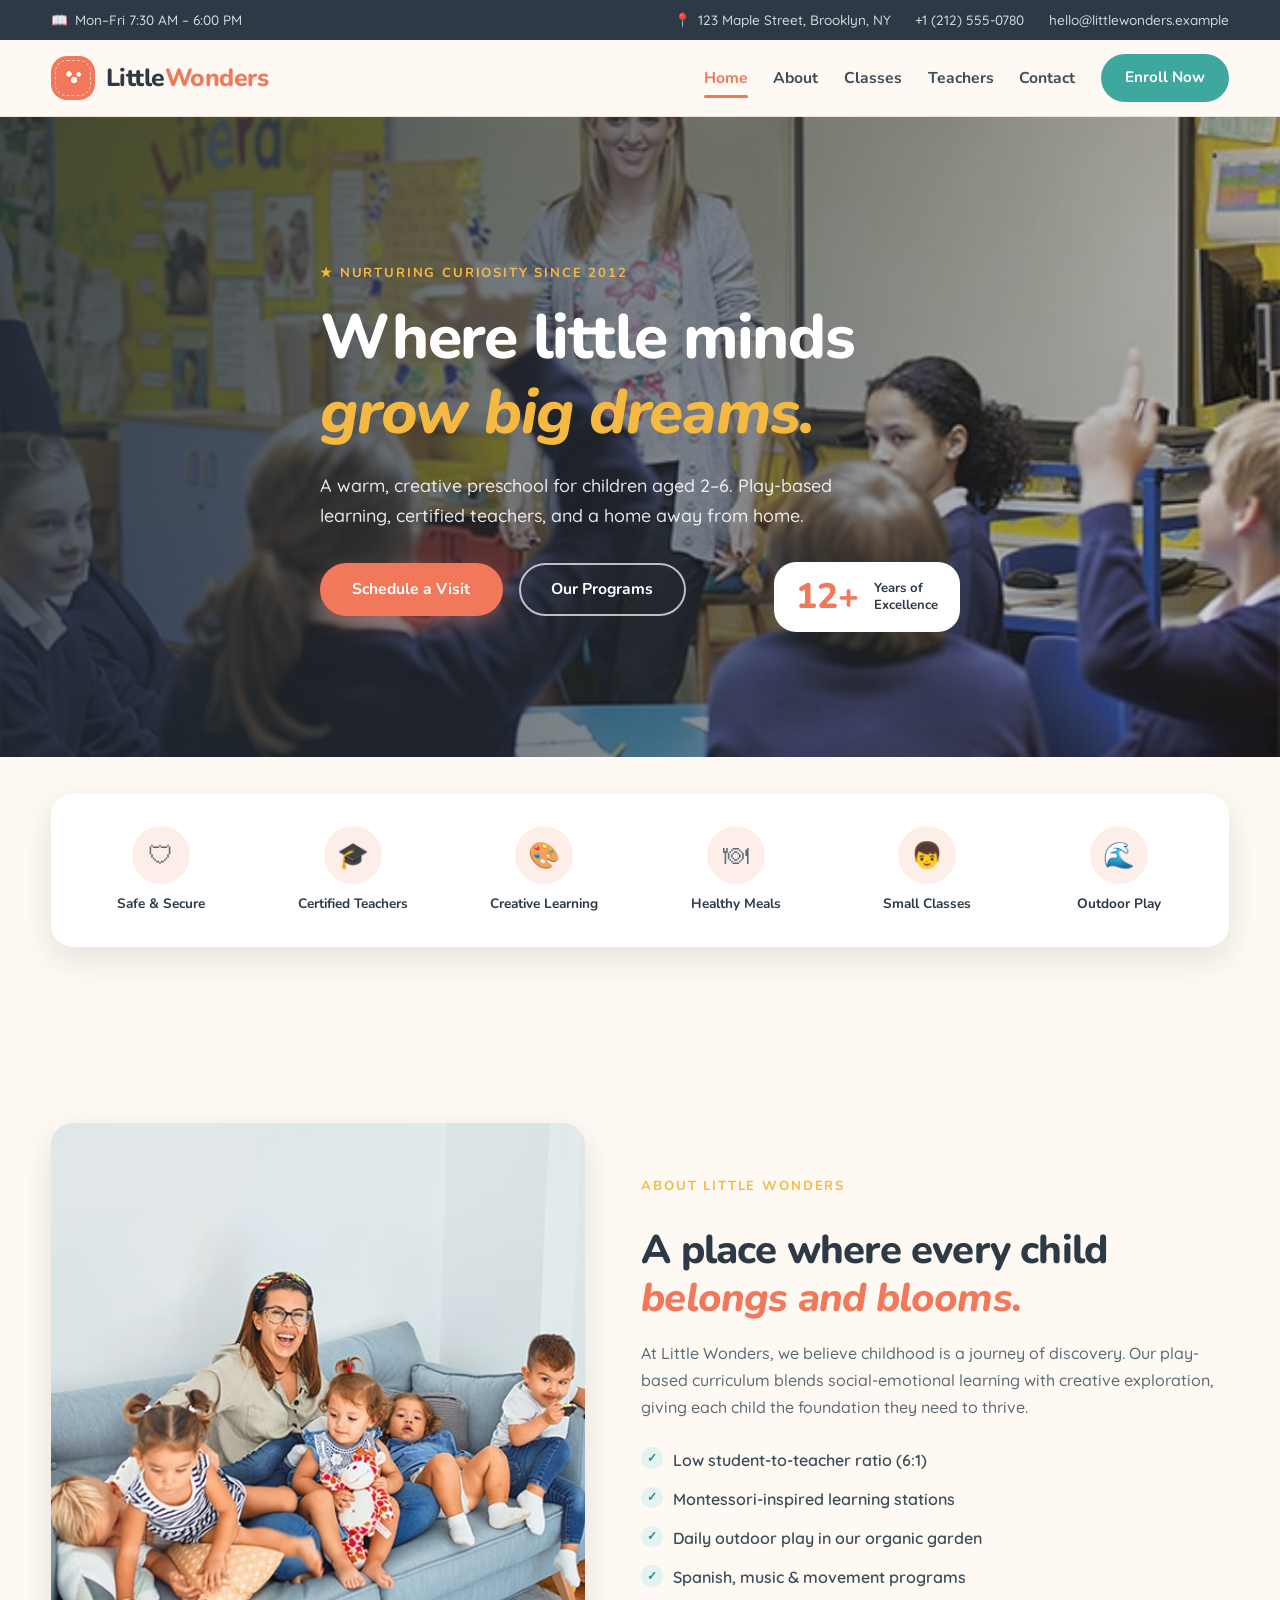
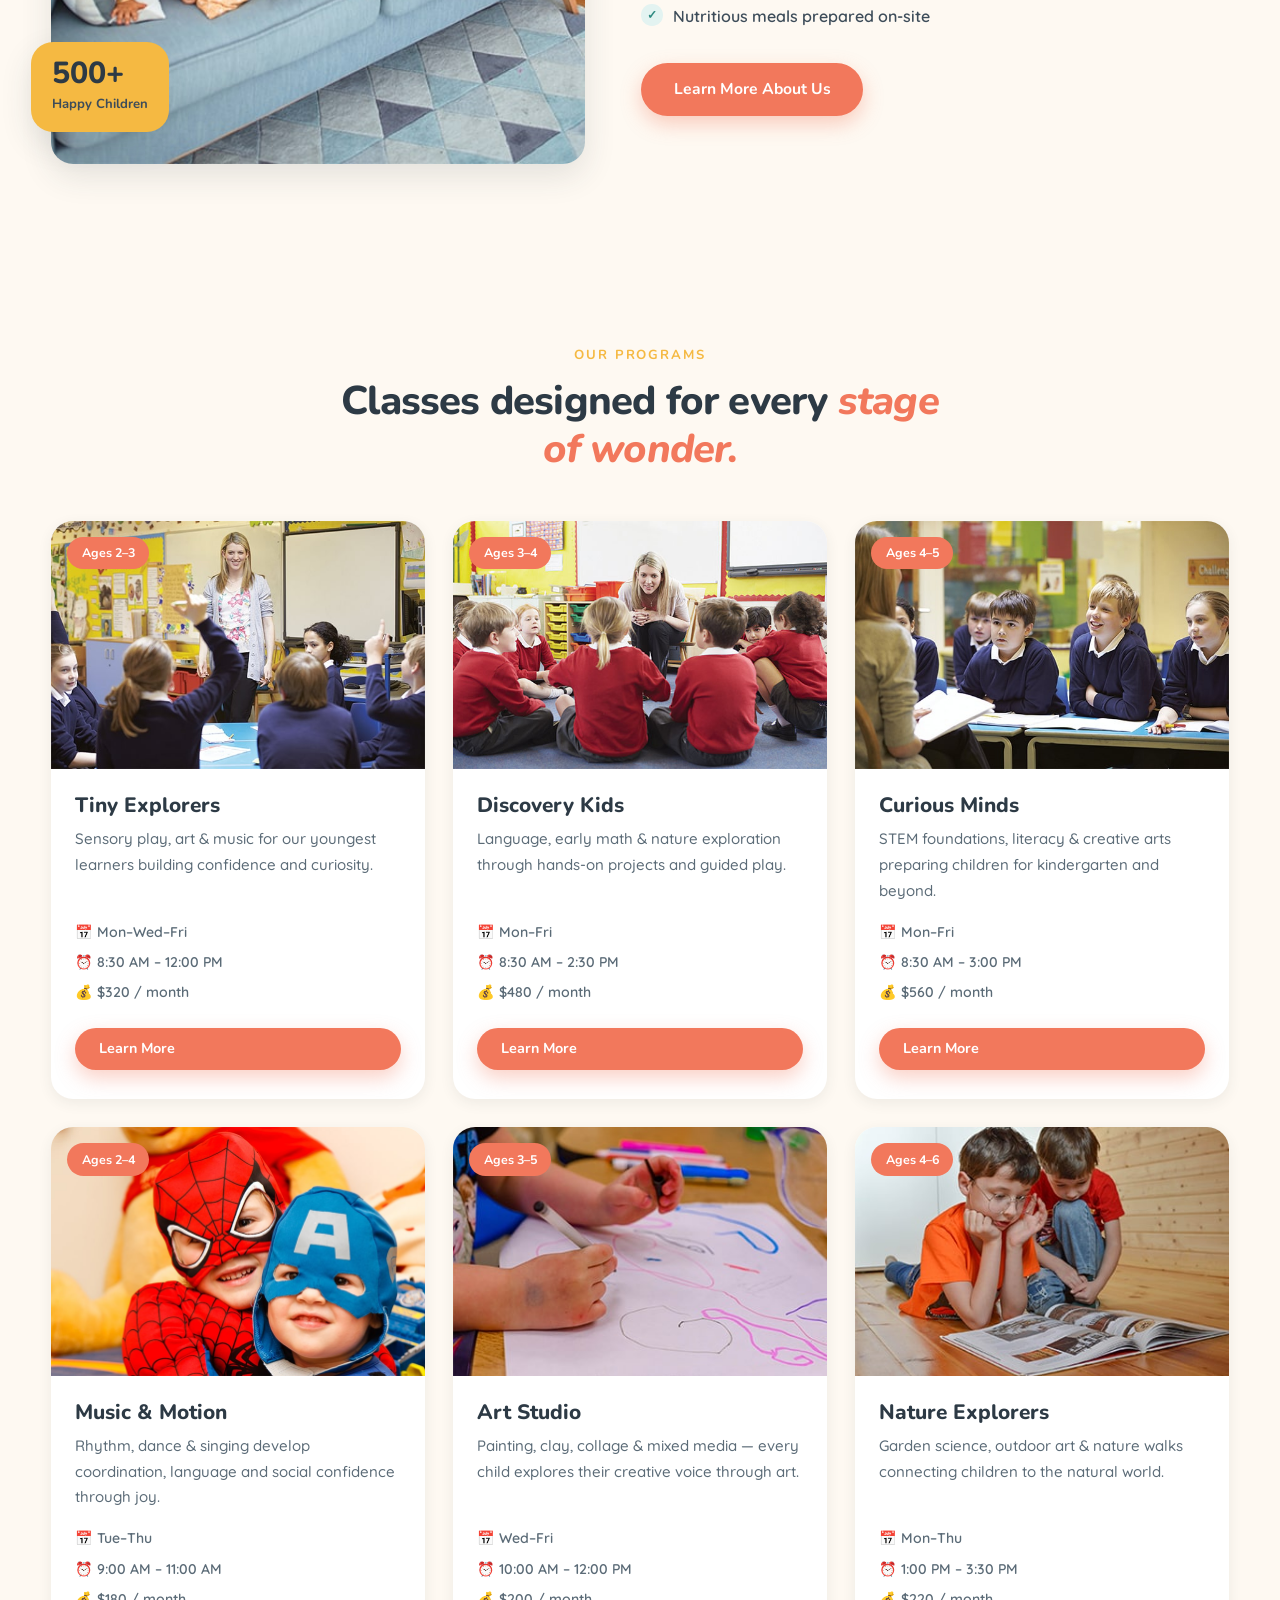
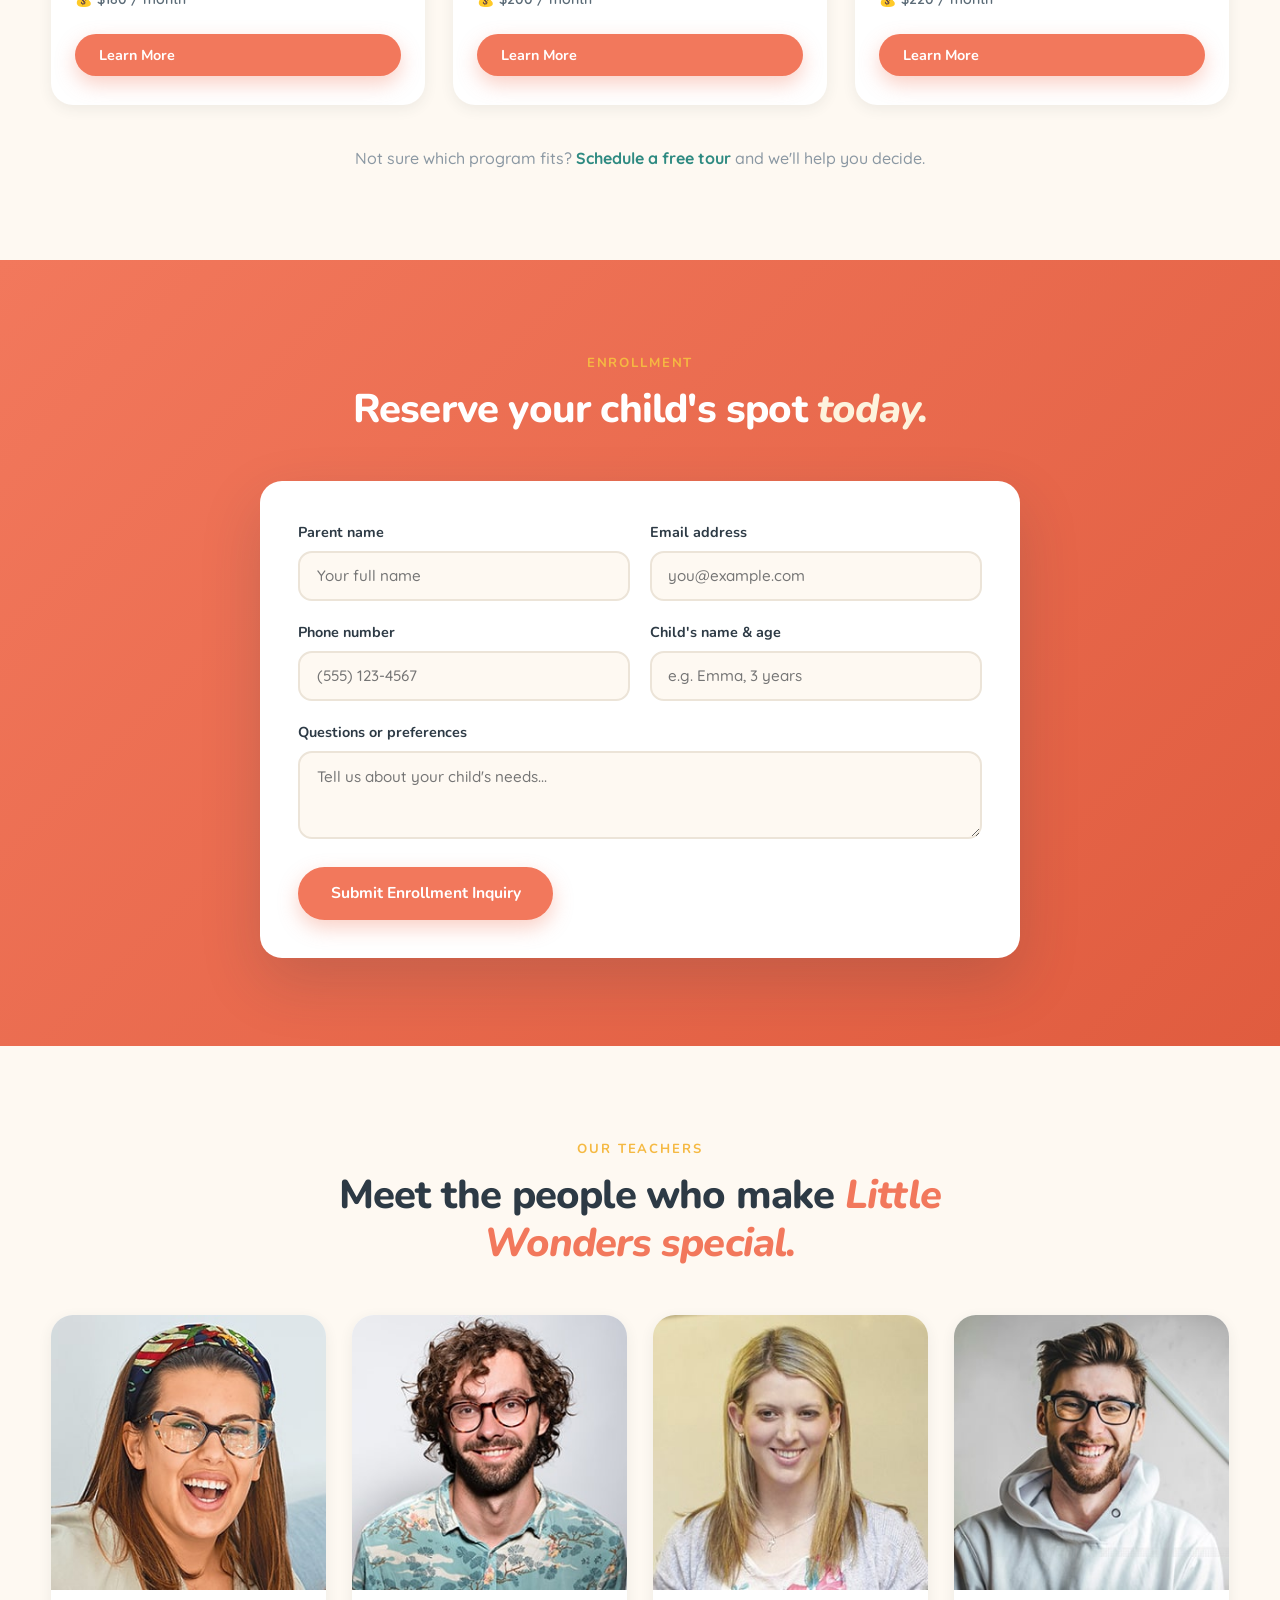
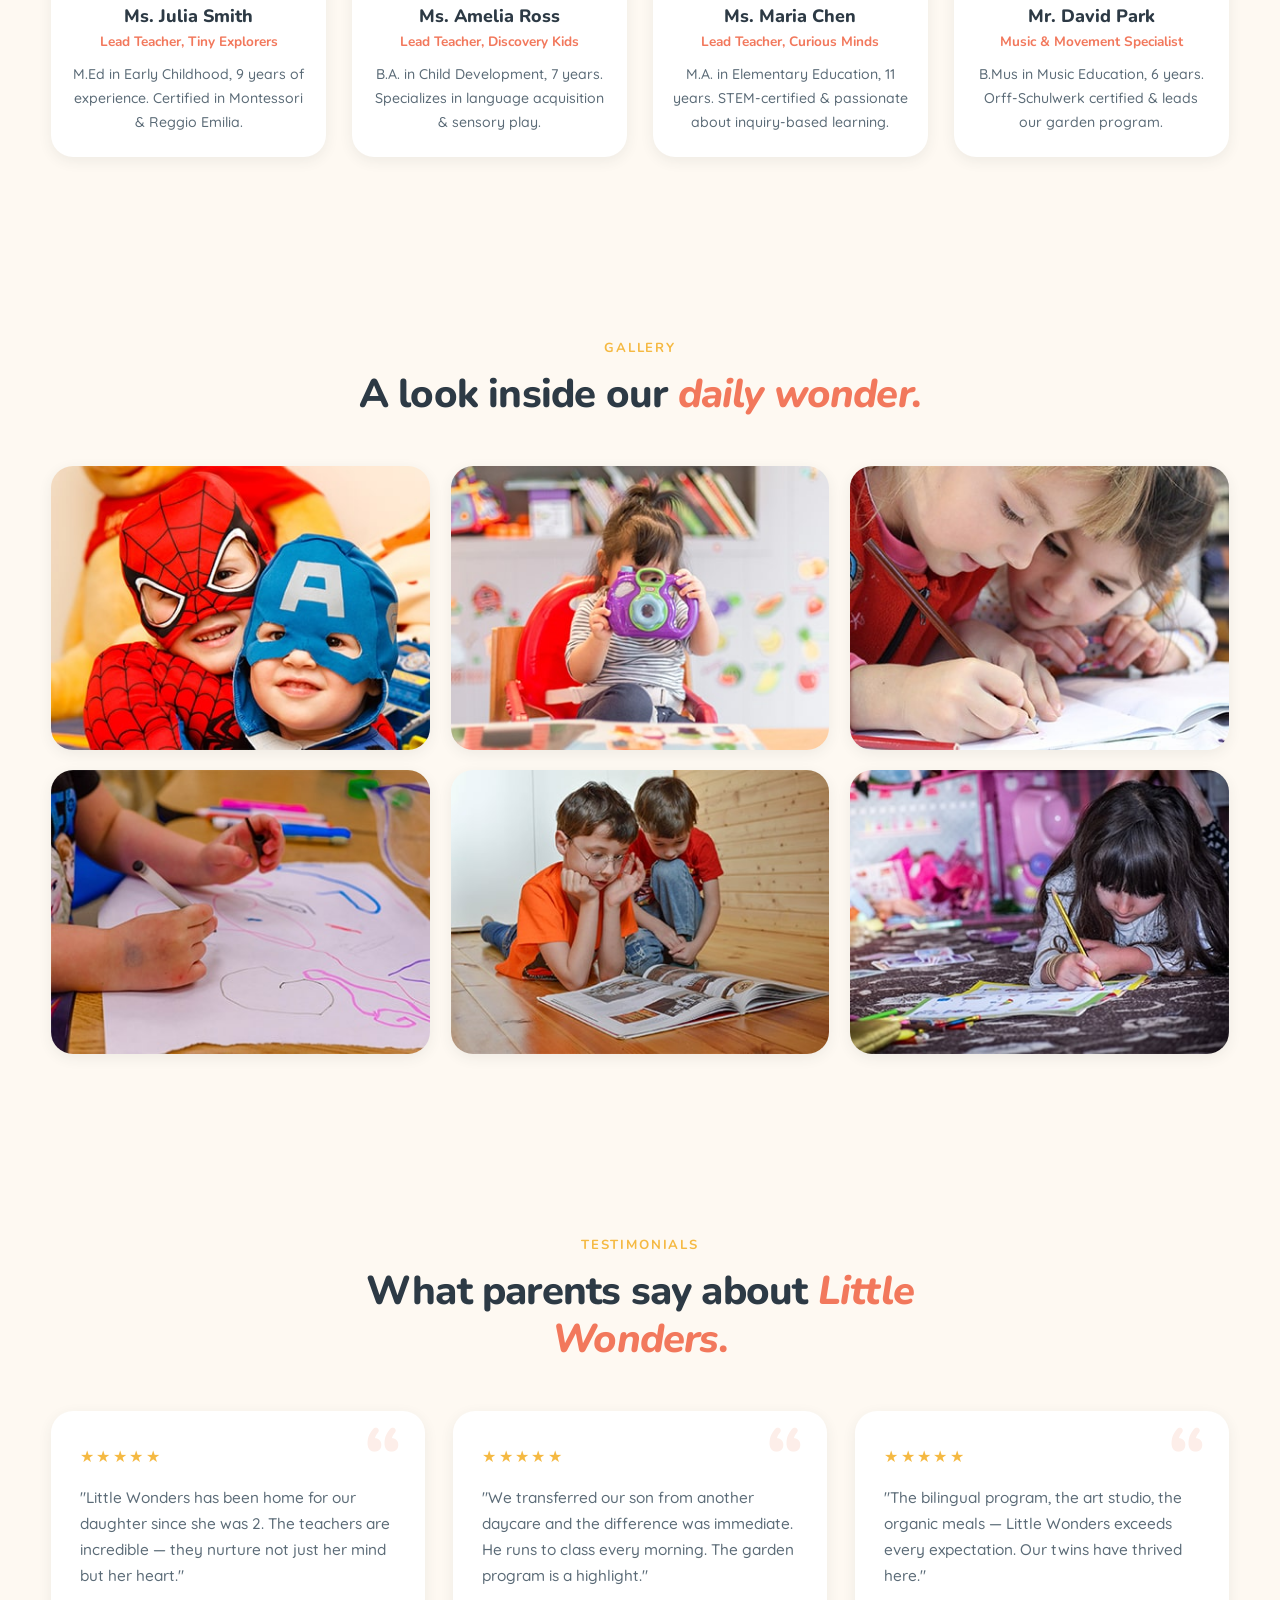
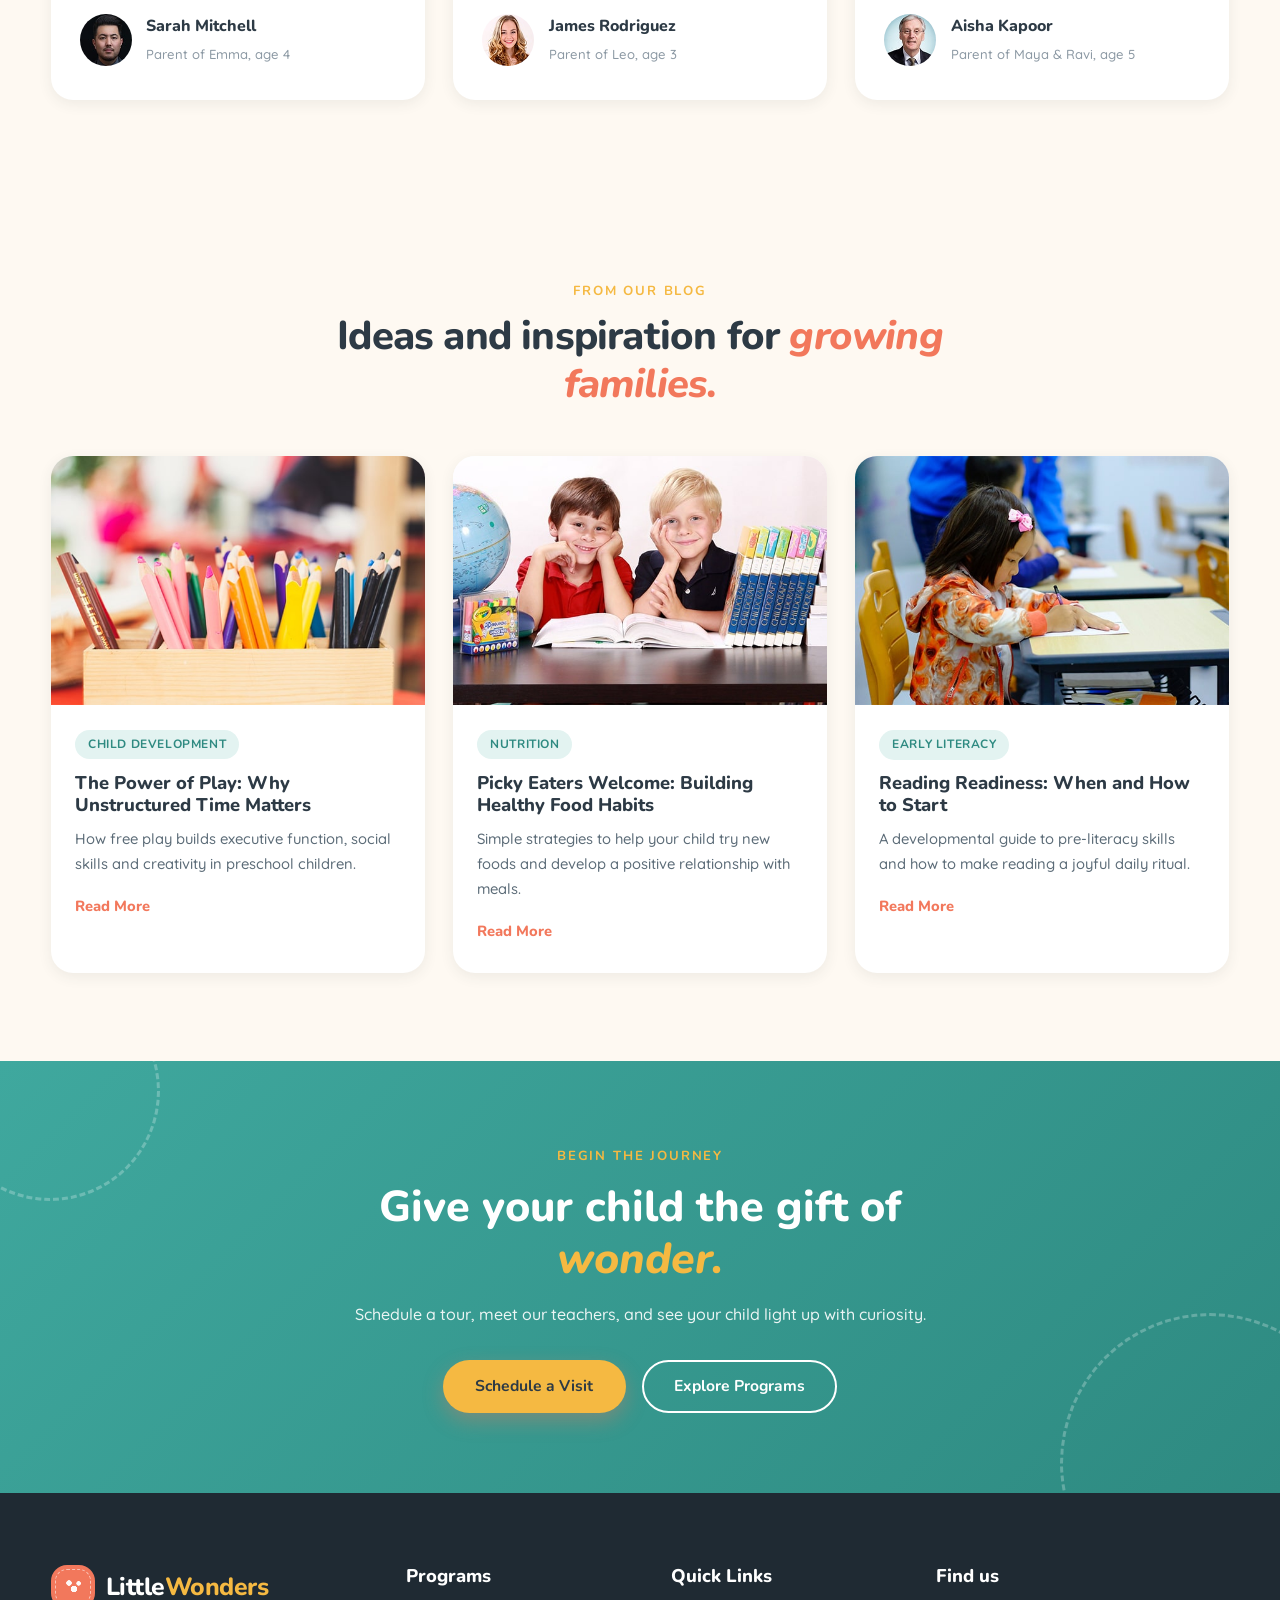
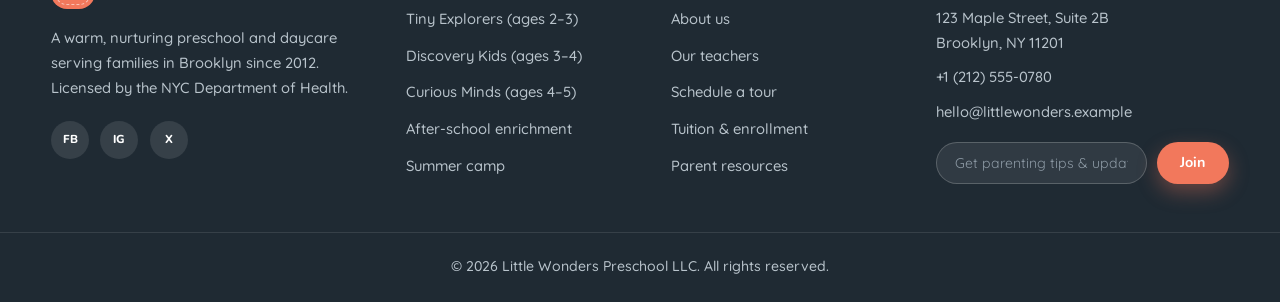
==== commit 3b2c528b: "v1.0.0" ====
--- a/index.html
+++ b/index.html
@@ -3,333 +3,476 @@
 <head>
   <meta charset="UTF-8">
   <meta name="viewport" content="width=device-width, initial-scale=1.0">
-  <meta name="description" content="KIDER — Kids Daycare & Childcare Center. Nurturing young minds every day with love, learning, and play.">
-  <title>KIDER — Kids Daycare & Childcare Center</title>
+  <title>Little Wonders — Preschool &amp; Daycare</title>
+  <meta name="description" content="Little Wonders: a premium preschool and daycare where children aged 2–6 explore, create, and grow in a safe, nurturing environment. Enroll today.">
+  <link rel="icon" href="data:image/svg+xml,%3Csvg xmlns='http://www.w3.org/2000/svg' viewBox='0 0 64 64'%3E%3Crect width='64' height='64' rx='16' fill='%23f2785c'/%3E%3Cpath d='M32 16 L38 28 L52 30 L42 39 L44 53 L32 46 L20 53 L22 39 L12 30 L26 28 Z' fill='%23fff' opacity='.9'/%3E%3C/svg%3E">
+  <link rel="preconnect" href="https://fonts.googleapis.com">
+  <link rel="preconnect" href="https://fonts.gstatic.com" crossorigin>
+  <link href="https://fonts.googleapis.com/css2?family=Nunito:wght@400;500;600;700;800&family=Quicksand:wght@400;500;600;700&display=swap" rel="stylesheet">
   <link rel="stylesheet" href="assets/css/style.css">
 </head>
 <body>
-
-  <!-- ======== Header ======== -->
-  <header class="header">
-    <div class="container header__inner">
-      <a href="index.html" class="header__logo">
-        <div class="header__logo-icon">🌱</div>
-        <div class="header__logo-text">KID<span>ER</span></div>
+  <a class="skip-link" href="#main">Skip to content</a>
+  <div class="topbar">
+    <div class="container topbar-inner">
+      <p class="topbar-item"><span class="topbar-icon">📖</span> Mon–Fri 7:30 AM – 6:00 PM</p>
+      <p class="topbar-item topbar-mid"><span class="topbar-icon">📍</span> 123 Maple Street, Brooklyn, NY</p>
+      <p class="topbar-item topbar-end">
+        <a href="tel:+12125550780">+1 (212) 555-0780</a>
+        <a href="mailto:hello@littlewonders.example">hello@littlewonders.example</a>
+      </p>
+    </div>
+  </div>
+  <header class="site-header" id="top">
+    <div class="container nav-wrap">
+      <a href="index.html" class="brand">
+        <span class="brand-mark" aria-hidden="true"></span>
+        <span class="brand-text">Little<span>Wonders</span></span>
       </a>
-      <nav class="nav">
-        <a href="index.html" class="nav__link active">Home</a>
-        <a href="about.html" class="nav__link">About</a>
-        <a href="programs.html" class="nav__link">Programs</a>
-        <a href="contact.html" class="nav__link">Contact</a>
-        <div class="nav__cta">
-          <a href="contact.html" class="btn btn--green btn--sm">Enroll Now</a>
-        </div>
+      <button class="nav-toggle" aria-label="Toggle menu" aria-expanded="false" aria-controls="site-nav">☰</button>
+      <nav class="nav-links" id="site-nav" aria-label="Primary">
+        <a href="index.html" class="nav-link">Home</a>
+        <a href="about.html" class="nav-link">About</a>
+        <a href="classes.html" class="nav-link">Classes</a>
+        <a href="teachers.html" class="nav-link">Teachers</a>
+        <a href="contact.html" class="nav-link">Contact</a>
+        <a href="contact.html" class="nav-cta">Enroll Now</a>
       </nav>
-      <div class="burger" aria-label="Toggle navigation" role="button" tabindex="0">
-        <span class="burger__line"></span>
-        <span class="burger__line"></span>
-        <span class="burger__line"></span>
-      </div>
     </div>
   </header>
-
-  <!-- ======== Hero ======== -->
-  <section class="hero">
-    <div class="hero__bg-shape hero__bg-shape--1"></div>
-    <div class="hero__bg-shape hero__bg-shape--2"></div>
-    <div class="hero__bg-shape hero__bg-shape--3"></div>
-    <div class="container hero__inner">
-      <div class="hero__content">
-        <div class="hero__badge">
-          <span class="hero__badge-dot"></span>
-          Now Enrolling — Fall 2026
-        </div>
-        <h1>Nurturing Young Minds, <span class="highlight-green">Every Day.</span></h1>
-        <p class="hero__desc">At KIDER, we provide a safe, loving, and stimulating environment where children aged 6 months to 5 years grow, learn, and thrive through play-based education and caring guidance.</p>
-        <div class="hero__actions">
-          <a href="contact.html" class="btn btn--green btn--lg">Enroll Your Child</a>
-          <a href="programs.html" class="btn btn--outline-green btn--lg">Our Programs</a>
-        </div>
-        <div class="hero__stats">
-          <div class="hero__stat">
-            <div class="hero__stat-number" data-count="150" data-suffix="+">0</div>
-            <div class="hero__stat-label">Happy Children</div>
+  <main id="main">
+    <section class="hero" id="hero">
+      <div class="hero-bg">
+        <img src="assets/img/img-hero-1.jpg" alt="" class="active">
+        <img src="assets/img/img-hero-2.jpg" alt="">
+        <img src="assets/img/img-hero-3.jpg" alt="">
+      </div>
+      <div class="hero-shade"></div>
+      <div class="container hero-copy">
+        <p class="eyebrow">★ Nurturing curiosity since 2012</p>
+        <h1 class="hero-title">Where little minds <em>grow big dreams.</em></h1>
+        <p class="hero-sub">A warm, creative preschool for children aged 2–6. Play-based learning, certified teachers, and a home away from home.</p>
+        <div class="hero-actions">
+          <a href="contact.html" class="btn btn-primary">Schedule a Visit</a>
+          <a href="classes.html" class="btn btn-ghost-light">Our Programs</a>
+        </div>
+        <div class="hero-badge">
+          <span class="hero-badge-num">12+</span>
+          <span class="hero-badge-label">Years of<br>Excellence</span>
+        </div>
+      </div>
+    </section>
+    <section class="section">
+      <div class="container">
+        <div class="ribbon reveal">
+          <div class="ribbon-item"><span class="ribbon-icon" aria-hidden="true">🛡</span><span class="ribbon-label">Safe &amp; Secure</span></div>
+          <div class="ribbon-item"><span class="ribbon-icon" aria-hidden="true">🎓</span><span class="ribbon-label">Certified Teachers</span></div>
+          <div class="ribbon-item"><span class="ribbon-icon" aria-hidden="true">🎨</span><span class="ribbon-label">Creative Learning</span></div>
+          <div class="ribbon-item"><span class="ribbon-icon" aria-hidden="true">🍽</span><span class="ribbon-label">Healthy Meals</span></div>
+          <div class="ribbon-item"><span class="ribbon-icon" aria-hidden="true">👦</span><span class="ribbon-label">Small Classes</span></div>
+          <div class="ribbon-item"><span class="ribbon-icon" aria-hidden="true">🌊</span><span class="ribbon-label">Outdoor Play</span></div>
+        </div>
+      </div>
+    </section>
+    <section class="section section-cream">
+      <div class="container">
+        <div class="split reveal">
+          <div class="split-img">
+            <img src="assets/img/img-about-1.jpg" alt="Children learning in a bright classroom" class="split-photo">
+            <div class="split-badge">
+              <span class="split-badge-num">500+</span>
+              <span class="split-badge-label">Happy Children</span>
+            </div>
           </div>
-          <div class="hero__stat">
-            <div class="hero__stat-number" data-count="25" data-suffix="+">0</div>
-            <div class="hero__stat-label">Expert Staff</div>
+          <div class="split-copy">
+            <p class="eyebrow">About Little Wonders</p>
+            <h2 class="section-title">A place where every child <em>belongs and blooms.</em></h2>
+            <p>At Little Wonders, we believe childhood is a journey of discovery. Our play-based curriculum blends social-emotional learning with creative exploration, giving each child the foundation they need to thrive.</p>
+            <ul class="check-list">
+              <li>Low student-to-teacher ratio (6:1)</li>
+              <li>Montessori-inspired learning stations</li>
+              <li>Daily outdoor play in our organic garden</li>
+              <li>Spanish, music &amp; movement programs</li>
+              <li>Nutritious meals prepared on-site</li>
+            </ul>
+            <a href="about.html" class="btn btn-primary">Learn More About Us</a>
           </div>
-          <div class="hero__stat">
-            <div class="hero__stat-number" data-count="12" data-suffix="+">0</div>
-            <div class="hero__stat-label">Years Experience</div>
-          </div>
-        </div>
-      </div>
-      <div class="hero__image">
-        <img src="assets/img/carousel-1.jpg" alt="Children playing at KIDER daycare center" class="hero__image-main">
-        <div class="hero__float-card hero__float-card--1">
-          <div class="hero__float-icon hero__float-icon--green">🎨</div>
-          <div class="hero__float-text">
-            <strong>Creative Arts</strong>
-            <span>Express & Explore</span>
-          </div>
-        </div>
-        <div class="hero__float-card hero__float-card--2">
-          <div class="hero__float-icon hero__float-icon--orange">📚</div>
-          <div class="hero__float-text">
-            <strong>Early Learning</strong>
-            <span>Fun Curriculum</span>
-          </div>
-        </div>
+        </div>
+      </div>
+    </section>
+    <section class="section">
+      <div class="container">
+        <div class="section-head reveal">
+          <p class="eyebrow">Our Programs</p>
+          <h2 class="section-title">Classes designed for every <em>stage of wonder.</em></h2>
+        </div>
+        <div class="class-grid">
+          <article class="class-card reveal">
+            <div class="class-img-wrap">
+              <img src="assets/img/img-hero-1.jpg" alt="Drawing class" class="class-img">
+              <span class="class-tag">Ages 2–3</span>
+            </div>
+            <div class="class-body">
+              <h3 class="class-name">Tiny Explorers</h3>
+              <p class="class-desc">Sensory play, art &amp; music for our youngest learners building confidence and curiosity.</p>
+              <div class="class-meta">
+                <span class="class-meta-item">📅 Mon–Wed–Fri</span>
+                <span class="class-meta-item">⏰ 8:30 AM – 12:00 PM</span>
+                <span class="class-meta-item">💰 $320 / month</span>
+              </div>
+              <a href="classes.html" class="btn btn-primary btn-sm">Learn More</a>
+            </div>
+          </article>
+          <article class="class-card reveal">
+            <div class="class-img-wrap">
+              <img src="assets/img/img-hero-2.jpg" alt="Language learning class" class="class-img">
+              <span class="class-tag">Ages 3–4</span>
+            </div>
+            <div class="class-body">
+              <h3 class="class-name">Discovery Kids</h3>
+              <p class="class-desc">Language, early math &amp; nature exploration through hands-on projects and guided play.</p>
+              <div class="class-meta">
+                <span class="class-meta-item">📅 Mon–Fri</span>
+                <span class="class-meta-item">⏰ 8:30 AM – 2:30 PM</span>
+                <span class="class-meta-item">💰 $480 / month</span>
+              </div>
+              <a href="classes.html" class="btn btn-primary btn-sm">Learn More</a>
+            </div>
+          </article>
+          <article class="class-card reveal">
+            <div class="class-img-wrap">
+              <img src="assets/img/img-hero-3.jpg" alt="Science class" class="class-img">
+              <span class="class-tag">Ages 4–5</span>
+            </div>
+            <div class="class-body">
+              <h3 class="class-name">Curious Minds</h3>
+              <p class="class-desc">STEM foundations, literacy &amp; creative arts preparing children for kindergarten and beyond.</p>
+              <div class="class-meta">
+                <span class="class-meta-item">📅 Mon–Fri</span>
+                <span class="class-meta-item">⏰ 8:30 AM – 3:00 PM</span>
+                <span class="class-meta-item">💰 $560 / month</span>
+              </div>
+              <a href="classes.html" class="btn btn-primary btn-sm">Learn More</a>
+            </div>
+          </article>
+          <article class="class-card reveal">
+            <div class="class-img-wrap">
+              <img src="assets/img/img-detail-1.jpg" alt="Music and movement class" class="class-img">
+              <span class="class-tag">Ages 2–4</span>
+            </div>
+            <div class="class-body">
+              <h3 class="class-name">Music &amp; Motion</h3>
+              <p class="class-desc">Rhythm, dance &amp; singing develop coordination, language and social confidence through joy.</p>
+              <div class="class-meta">
+                <span class="class-meta-item">📅 Tue–Thu</span>
+                <span class="class-meta-item">⏰ 9:00 AM – 11:00 AM</span>
+                <span class="class-meta-item">💰 $180 / month</span>
+              </div>
+              <a href="classes.html" class="btn btn-primary btn-sm">Learn More</a>
+            </div>
+          </article>
+          <article class="class-card reveal">
+            <div class="class-img-wrap">
+              <img src="assets/img/img-activity-4.jpg" alt="Art class" class="class-img">
+              <span class="class-tag">Ages 3–5</span>
+            </div>
+            <div class="class-body">
+              <h3 class="class-name">Art Studio</h3>
+              <p class="class-desc">Painting, clay, collage &amp; mixed media — every child explores their creative voice through art.</p>
+              <div class="class-meta">
+                <span class="class-meta-item">📅 Wed–Fri</span>
+                <span class="class-meta-item">⏰ 10:00 AM – 12:00 PM</span>
+                <span class="class-meta-item">💰 $200 / month</span>
+              </div>
+              <a href="classes.html" class="btn btn-primary btn-sm">Learn More</a>
+            </div>
+          </article>
+          <article class="class-card reveal">
+            <div class="class-img-wrap">
+              <img src="assets/img/img-activity-5.jpg" alt="Outdoor nature class" class="class-img">
+              <span class="class-tag">Ages 4–6</span>
+            </div>
+            <div class="class-body">
+              <h3 class="class-name">Nature Explorers</h3>
+              <p class="class-desc">Garden science, outdoor art &amp; nature walks connecting children to the natural world.</p>
+              <div class="class-meta">
+                <span class="class-meta-item">📅 Mon–Thu</span>
+                <span class="class-meta-item">⏰ 1:00 PM – 3:30 PM</span>
+                <span class="class-meta-item">💰 $220 / month</span>
+              </div>
+              <a href="classes.html" class="btn btn-primary btn-sm">Learn More</a>
+            </div>
+          </article>
+        </div>
+        <div class="section-foot reveal">
+          <p>Not sure which program fits? <a href="contact.html">Schedule a free tour</a> and we'll help you decide.</p>
+        </div>
+      </div>
+    </section>
+    <section class="section section-coral" id="enroll">
+      <div class="container">
+        <div class="section-head reveal">
+          <p class="eyebrow">Enrollment</p>
+          <h2 class="section-title">Reserve your child's spot <em>today.</em></h2>
+        </div>
+        <div class="form-wrap reveal">
+          <form class="enroll-form" data-form novalidate>
+            <div class="form-row">
+              <div class="form-field">
+                <label for="ef-name">Parent name</label>
+                <input id="ef-name" type="text" name="name" placeholder="Your full name" required>
+              </div>
+              <div class="form-field">
+                <label for="ef-email">Email address</label>
+                <input id="ef-email" type="email" name="email" placeholder="you@example.com" required>
+              </div>
+            </div>
+            <div class="form-row">
+              <div class="form-field">
+                <label for="ef-phone">Phone number</label>
+                <input id="ef-phone" type="tel" name="phone" placeholder="(555) 123-4567" required>
+              </div>
+              <div class="form-field">
+                <label for="ef-child">Child's name &amp; age</label>
+                <input id="ef-child" type="text" name="child" placeholder="e.g. Emma, 3 years" required>
+              </div>
+            </div>
+            <div class="form-row">
+              <div class="form-field form-field-wide">
+                <label for="ef-message">Questions or preferences</label>
+                <textarea id="ef-message" name="message" rows="3" placeholder="Tell us about your child's needs..."></textarea>
+              </div>
+            </div>
+            <button type="submit" class="btn btn-primary">Submit Enrollment Inquiry</button>
+            <p class="form-msg form-ok">✓ Thanks! We'll be in touch within 24 hours to schedule your tour.</p>
+            <p class="form-msg form-err">⚠ Please fill in all required fields.</p>
+          </form>
+        </div>
+      </div>
+    </section>
+    <section class="section">
+      <div class="container">
+        <div class="section-head reveal">
+          <p class="eyebrow">Our Teachers</p>
+          <h2 class="section-title">Meet the people who make <em>Little Wonders special.</em></h2>
+        </div>
+        <div class="teacher-grid">
+          <article class="teacher-card reveal">
+            <div class="teacher-img-wrap">
+              <img src="assets/img/img-teacher-1.jpg" alt="Ms. Julia Smith" class="teacher-img">
+              <div class="teacher-social">
+                <a href="#" aria-label="LinkedIn">LI</a>
+                <a href="#" aria-label="Twitter">X</a>
+              </div>
+            </div>
+            <h3 class="teacher-name">Ms. Julia Smith</h3>
+            <p class="teacher-role">Lead Teacher, Tiny Explorers</p>
+            <p class="teacher-bio">M.Ed in Early Childhood, 9 years of experience. Certified in Montessori &amp; Reggio Emilia.</p>
+          </article>
+          <article class="teacher-card reveal">
+            <div class="teacher-img-wrap">
+              <img src="assets/img/img-teacher-2.jpg" alt="Ms. Amelia Ross" class="teacher-img">
+              <div class="teacher-social">
+                <a href="#" aria-label="LinkedIn">LI</a>
+                <a href="#" aria-label="Twitter">X</a>
+              </div>
+            </div>
+            <h3 class="teacher-name">Ms. Amelia Ross</h3>
+            <p class="teacher-role">Lead Teacher, Discovery Kids</p>
+            <p class="teacher-bio">B.A. in Child Development, 7 years. Specializes in language acquisition &amp; sensory play.</p>
+          </article>
+          <article class="teacher-card reveal">
+            <div class="teacher-img-wrap">
+              <img src="assets/img/img-teacher-3.jpg" alt="Ms. Maria Chen" class="teacher-img">
+              <div class="teacher-social">
+                <a href="#" aria-label="LinkedIn">LI</a>
+                <a href="#" aria-label="Twitter">X</a>
+              </div>
+            </div>
+            <h3 class="teacher-name">Ms. Maria Chen</h3>
+            <p class="teacher-role">Lead Teacher, Curious Minds</p>
+            <p class="teacher-bio">M.A. in Elementary Education, 11 years. STEM-certified &amp; passionate about inquiry-based learning.</p>
+          </article>
+          <article class="teacher-card reveal">
+            <div class="teacher-img-wrap">
+              <img src="assets/img/img-teacher-4.jpg" alt="Mr. David Park" class="teacher-img">
+              <div class="teacher-social">
+                <a href="#" aria-label="LinkedIn">LI</a>
+                <a href="#" aria-label="Twitter">X</a>
+              </div>
+            </div>
+            <h3 class="teacher-name">Mr. David Park</h3>
+            <p class="teacher-role">Music &amp; Movement Specialist</p>
+            <p class="teacher-bio">B.Mus in Music Education, 6 years. Orff-Schulwerk certified &amp; leads our garden program.</p>
+          </article>
+        </div>
+      </div>
+    </section>
+    <section class="section section-cream">
+      <div class="container">
+        <div class="section-head reveal">
+          <p class="eyebrow">Gallery</p>
+          <h2 class="section-title">A look inside our <em>daily wonder.</em></h2>
+        </div>
+        <div class="gallery-grid">
+          <a href="assets/img/img-activity-1.jpg" class="gallery-item reveal" aria-label="View full-size image"><img src="assets/img/img-activity-1.jpg" alt="Children painting in art class"></a>
+          <a href="assets/img/img-activity-2.jpg" class="gallery-item reveal" aria-label="View full-size image"><img src="assets/img/img-activity-2.jpg" alt="Kids building with blocks"></a>
+          <a href="assets/img/img-activity-3.jpg" class="gallery-item reveal" aria-label="View full-size image"><img src="assets/img/img-activity-3.jpg" alt="Outdoor playground fun"></a>
+          <a href="assets/img/img-activity-4.jpg" class="gallery-item reveal" aria-label="View full-size image"><img src="assets/img/img-activity-4.jpg" alt="Music and movement class"></a>
+          <a href="assets/img/img-activity-5.jpg" class="gallery-item reveal" aria-label="View full-size image"><img src="assets/img/img-activity-5.jpg" alt="Garden exploration"></a>
+          <a href="assets/img/img-activity-6.jpg" class="gallery-item reveal" aria-label="View full-size image"><img src="assets/img/img-activity-6.jpg" alt="Story time in the reading nook"></a>
+        </div>
+      </div>
+    </section>
+    <section class="section">
+      <div class="container">
+        <div class="section-head reveal">
+          <p class="eyebrow">Testimonials</p>
+          <h2 class="section-title">What parents say about <em>Little Wonders.</em></h2>
+        </div>
+        <div class="tst-grid">
+          <article class="tst-card reveal">
+            <div class="tst-stars" aria-label="5 stars">★★★★★</div>
+            <p class="tst-quote">"Little Wonders has been home for our daughter since she was 2. The teachers are incredible — they nurture not just her mind but her heart."</p>
+            <div class="tst-author">
+              <img src="assets/img/img-parent-1.jpg" alt="Sarah M." class="tst-avatar">
+              <div>
+                <strong class="tst-name">Sarah Mitchell</strong>
+                <span class="tst-role">Parent of Emma, age 4</span>
+              </div>
+            </div>
+          </article>
+          <article class="tst-card reveal">
+            <div class="tst-stars" aria-label="5 stars">★★★★★</div>
+            <p class="tst-quote">"We transferred our son from another daycare and the difference was immediate. He runs to class every morning. The garden program is a highlight."</p>
+            <div class="tst-author">
+              <img src="assets/img/img-parent-2.jpg" alt="James R." class="tst-avatar">
+              <div>
+                <strong class="tst-name">James Rodriguez</strong>
+                <span class="tst-role">Parent of Leo, age 3</span>
+              </div>
+            </div>
+          </article>
+          <article class="tst-card reveal">
+            <div class="tst-stars" aria-label="5 stars">★★★★★</div>
+            <p class="tst-quote">"The bilingual program, the art studio, the organic meals — Little Wonders exceeds every expectation. Our twins have thrived here."</p>
+            <div class="tst-author">
+              <img src="assets/img/img-parent-3.jpg" alt="Aisha K." class="tst-avatar">
+              <div>
+                <strong class="tst-name">Aisha Kapoor</strong>
+                <span class="tst-role">Parent of Maya &amp; Ravi, age 5</span>
+              </div>
+            </div>
+          </article>
+        </div>
+      </div>
+    </section>
+    <section class="section section-cream">
+      <div class="container">
+        <div class="section-head reveal">
+          <p class="eyebrow">From Our Blog</p>
+          <h2 class="section-title">Ideas and inspiration for <em>growing families.</em></h2>
+        </div>
+        <div class="blog-grid">
+          <article class="blog-card reveal">
+            <img src="assets/img/img-blog-1.jpg" alt="Child playing with blocks" class="blog-img">
+            <div class="blog-body">
+              <span class="blog-tag">Child Development</span>
+              <h3 class="blog-title">The Power of Play: Why Unstructured Time Matters</h3>
+              <p class="blog-excerpt">How free play builds executive function, social skills and creativity in preschool children.</p>
+              <a href="#" class="blog-link">Read More</a>
+            </div>
+          </article>
+          <article class="blog-card reveal">
+            <img src="assets/img/img-blog-2.jpg" alt="Children eating healthy lunch" class="blog-img">
+            <div class="blog-body">
+              <span class="blog-tag">Nutrition</span>
+              <h3 class="blog-title">Picky Eaters Welcome: Building Healthy Food Habits</h3>
+              <p class="blog-excerpt">Simple strategies to help your child try new foods and develop a positive relationship with meals.</p>
+              <a href="#" class="blog-link">Read More</a>
+            </div>
+          </article>
+          <article class="blog-card reveal">
+            <img src="assets/img/img-blog-3.jpg" alt="Teacher reading to children" class="blog-img">
+            <div class="blog-body">
+              <span class="blog-tag">Early Literacy</span>
+              <h3 class="blog-title">Reading Readiness: When and How to Start</h3>
+              <p class="blog-excerpt">A developmental guide to pre-literacy skills and how to make reading a joyful daily ritual.</p>
+              <a href="#" class="blog-link">Read More</a>
+            </div>
+          </article>
+        </div>
+      </div>
+    </section>
+    <section class="cta-section">
+      <div class="container cta-inner reveal">
+        <p class="eyebrow">Begin the journey</p>
+        <h2 class="cta-title">Give your child the gift of <em>wonder.</em></h2>
+        <p class="cta-sub">Schedule a tour, meet our teachers, and see your child light up with curiosity.</p>
+        <div class="cta-actions">
+          <a href="contact.html" class="btn btn-primary">Schedule a Visit</a>
+          <a href="classes.html" class="btn btn-ghost-dark">Explore Programs</a>
+        </div>
+      </div>
+    </section>
+  </main>
+  <footer class="site-footer">
+    <div class="container footer-grid">
+      <div class="footer-col">
+        <a href="index.html" class="brand footer-brand">
+          <span class="brand-mark" aria-hidden="true"></span>
+          <span class="brand-text">Little<span>Wonders</span></span>
+        </a>
+        <p>A warm, nurturing preschool and daycare serving families in Brooklyn since 2012. Licensed by the NYC Department of Health.</p>
+        <div class="footer-social">
+          <a href="https://facebook.com" target="_blank" rel="noopener" aria-label="Facebook">FB</a>
+          <a href="https://instagram.com" target="_blank" rel="noopener" aria-label="Instagram">IG</a>
+          <a href="https://twitter.com" target="_blank" rel="noopener" aria-label="Twitter">X</a>
+        </div>
+      </div>
+      <div class="footer-col">
+        <h3>Programs</h3>
+        <ul class="footer-links">
+          <li><a href="classes.html">Tiny Explorers (ages 2–3)</a></li>
+          <li><a href="classes.html">Discovery Kids (ages 3–4)</a></li>
+          <li><a href="classes.html">Curious Minds (ages 4–5)</a></li>
+          <li><a href="classes.html">After-school enrichment</a></li>
+          <li><a href="classes.html">Summer camp</a></li>
+        </ul>
+      </div>
+      <div class="footer-col">
+        <h3>Quick Links</h3>
+        <ul class="footer-links">
+          <li><a href="about.html">About us</a></li>
+          <li><a href="teachers.html">Our teachers</a></li>
+          <li><a href="contact.html">Schedule a tour</a></li>
+          <li><a href="contact.html">Tuition &amp; enrollment</a></li>
+          <li><a href="404.html">Parent resources</a></li>
+        </ul>
+      </div>
+      <div class="footer-col">
+        <h3>Find us</h3>
+        <ul class="footer-links footer-contact">
+          <li>123 Maple Street, Suite 2B<br>Brooklyn, NY 11201</li>
+          <li><a href="tel:+12125550780">+1 (212) 555-0780</a></li>
+          <li><a href="mailto:hello@littlewonders.example">hello@littlewonders.example</a></li>
+        </ul>
+        <form class="newsletter" data-form novalidate>
+          <label for="nl-email" class="sr-only">Email for updates</label>
+          <input id="nl-email" type="email" name="email" placeholder="Get parenting tips &amp; updates" required>
+          <button type="submit" class="btn btn-primary btn-sm">Join</button>
+          <p class="form-msg form-ok">Welcome to the Little Wonders family!</p>
+          <p class="form-msg form-err">Please enter a valid email address.</p>
+        </form>
       </div>
     </div>
-  </section>
-
-  <!-- ======== Stats Bar ======== -->
-  <div class="container">
-    <div class="stats-bar reveal">
-      <div class="stats-bar__item">
-        <div class="stats-bar__number" data-count="150" data-suffix="+">0</div>
-        <div class="stats-bar__label">Happy Children</div>
-      </div>
-      <div class="stats-bar__item">
-        <div class="stats-bar__number" data-count="25" data-suffix="+">0</div>
-        <div class="stats-bar__label">Expert Staff</div>
-      </div>
-      <div class="stats-bar__item">
-        <div class="stats-bar__number" data-count="12" data-suffix="+">0</div>
-        <div class="stats-bar__label">Years of Care</div>
-      </div>
-      <div class="stats-bar__item">
-        <div class="stats-bar__number" data-count="6" data-suffix="">0</div>
-        <div class="stats-bar__label">Programs Offered</div>
-      </div>
-    </div>
-  </div>
-
-  <!-- ======== Programs ======== -->
-  <section class="section section--alt">
-    <div class="container">
-      <div class="section-header reveal">
-        <div class="section-header__tag">🎓 Our Programs</div>
-        <h2>Age-Appropriate Learning for Every Stage</h2>
-        <p>From tiny toddlers to confident preschoolers, our programs are designed to spark curiosity and build foundations for lifelong learning.</p>
-      </div>
-      <div class="programs-grid reveal-stagger">
-        <div class="program-card">
-          <img src="assets/img/classes-1.jpg" alt="Infant care program" class="program-card__image">
-          <div class="program-card__body">
-            <span class="program-card__age">6–18 Months</span>
-            <h3>Tiny Explorers</h3>
-            <p>Gentle care and sensory exploration for our youngest learners in a nurturing environment.</p>
-            <div class="program-card__activities">
-              <span class="program-card__activity">Sensory Play</span>
-              <span class="program-card__activity">Music</span>
-              <span class="program-card__activity">Story Time</span>
-            </div>
-            <a href="programs.html" class="program-card__link">Learn More →</a>
-          </div>
-        </div>
-        <div class="program-card">
-          <img src="assets/img/classes-2.jpg" alt="Toddler program" class="program-card__image">
-          <div class="program-card__body">
-            <span class="program-card__age program-card__age--orange">18–36 Months</span>
-            <h3>Little Adventurers</h3>
-            <p>Active play and guided discovery to build social skills and early cognitive development.</p>
-            <div class="program-card__activities">
-              <span class="program-card__activity">Art & Craft</span>
-              <span class="program-card__activity">Outdoor Play</span>
-              <span class="program-card__activity">Language</span>
-            </div>
-            <a href="programs.html" class="program-card__link">Learn More →</a>
-          </div>
-        </div>
-        <div class="program-card">
-          <img src="assets/img/classes-3.jpg" alt="Preschool program" class="program-card__image">
-          <div class="program-card__body">
-            <span class="program-card__age program-card__age--yellow">3–5 Years</span>
-            <h3>Big Dreamers</h3>
-            <p>Comprehensive preschool curriculum preparing children for school with confidence.</p>
-            <div class="program-card__activities">
-              <span class="program-card__activity">STEM</span>
-              <span class="program-card__activity">Literacy</span>
-              <span class="program-card__activity">Social Skills</span>
-            </div>
-            <a href="programs.html" class="program-card__link">Learn More →</a>
-          </div>
-        </div>
-      </div>
-    </div>
-  </section>
-
-  <!-- ======== About ======== -->
-  <section class="section">
-    <div class="container">
-      <div class="about-grid">
-        <div class="about-grid__images reveal reveal--left">
-          <img src="assets/img/about-1.jpg" alt="KIDER classroom activities" class="about-grid__img">
-          <img src="assets/img/about-2.jpg" alt="Children learning together" class="about-grid__img">
-          <div class="about-grid__experience">
-            <div class="about-grid__experience-number">12+</div>
-            <div class="about-grid__experience-label">Years of Care</div>
-          </div>
-        </div>
-        <div class="about-content reveal reveal--right">
-          <div class="about-content__tag">🌟 Why Choose KIDER</div>
-          <h2>Where Every Child Feels at Home</h2>
-          <p>For over a decade, KIDER has been a trusted partner for families seeking high-quality childcare. Our passionate educators create a warm, stimulating environment where children develop at their own pace.</p>
-          <p>We believe every child is unique and deserves a learning experience tailored to their individual needs, interests, and developmental stage.</p>
-          <div class="about-features">
-            <div class="about-feature">
-              <div class="about-feature__icon about-feature__icon--green">🛡️</div>
-              <span>Licensed &amp; Certified</span>
-            </div>
-            <div class="about-feature">
-              <div class="about-feature__icon about-feature__icon--orange">👩‍🏫</div>
-              <span>Qualified Educators</span>
-            </div>
-            <div class="about-feature">
-              <div class="about-feature__icon about-feature__icon--yellow">🍎</div>
-              <span>Healthy Meals Provided</span>
-            </div>
-            <div class="about-feature">
-              <div class="about-feature__icon about-feature__icon--green">📹</div>
-              <span>Live Parent Cameras</span>
-            </div>
-          </div>
-          <div style="margin-top: var(--sp-8);">
-            <a href="about.html" class="btn btn--green">Learn About Us</a>
-          </div>
-        </div>
-      </div>
-    </div>
-  </section>
-
-  <!-- ======== Testimonials ======== -->
-  <section class="section section--cream">
-    <div class="container">
-      <div class="section-header reveal">
-        <div class="section-header__tag">💬 Testimonials</div>
-        <h2>What Parents Say About Us</h2>
-        <p>Hear from the families who trust KIDER with their most precious little ones.</p>
-      </div>
-      <div class="testimonials-grid reveal-stagger">
-        <div class="testimonial-card">
-          <div class="testimonial-card__quote">&ldquo;</div>
-          <div class="testimonial-card__stars">
-            <span>★</span><span>★</span><span>★</span><span>★</span><span>★</span>
-          </div>
-          <p>KIDER has been a blessing for our family. Our daughter looks forward to going every single morning. The staff genuinely cares and the progress she has made is incredible.</p>
-          <div class="testimonial-card__author">
-            <img src="assets/img/user.jpg" alt="Parent avatar" class="testimonial-card__avatar">
-            <div>
-              <div class="testimonial-card__name">Sarah Mitchell</div>
-              <div class="testimonial-card__relation">Parent of Emma, age 3</div>
-            </div>
-          </div>
-        </div>
-        <div class="testimonial-card">
-          <div class="testimonial-card__quote">&ldquo;</div>
-          <div class="testimonial-card__stars">
-            <span>★</span><span>★</span><span>★</span><span>★</span><span>★</span>
-          </div>
-          <p>The Tiny Explorers program exceeded all our expectations. Our son went from being shy to making friends and confidently exploring new activities every day.</p>
-          <div class="testimonial-card__author">
-            <img src="assets/img/user.jpg" alt="Parent avatar" class="testimonial-card__avatar">
-            <div>
-              <div class="testimonial-card__name">David Chen</div>
-              <div class="testimonial-card__relation">Parent of Lucas, age 2</div>
-            </div>
-          </div>
-        </div>
-        <div class="testimonial-card">
-          <div class="testimonial-card__quote">&ldquo;</div>
-          <div class="testimonial-card__stars">
-            <span>★</span><span>★</span><span>★</span><span>★</span><span>★</span>
-          </div>
-          <p>We moved to the area and needed a trustworthy daycare quickly. KIDER felt like home from day one. The communication with teachers is outstanding and the facilities are top-notch.</p>
-          <div class="testimonial-card__author">
-            <img src="assets/img/user.jpg" alt="Parent avatar" class="testimonial-card__avatar">
-            <div>
-              <div class="testimonial-card__name">Maria Rodriguez</div>
-              <div class="testimonial-card__relation">Parent of Sofia, age 4</div>
-            </div>
-          </div>
-        </div>
-      </div>
-    </div>
-  </section>
-
-  <!-- ======== CTA ======== -->
-  <section class="section">
-    <div class="container">
-      <div class="cta-section">
-        <img src="assets/img/call-to-action.jpg" alt="Children at KIDER" class="cta-section__bg">
-        <div class="cta-section__overlay"></div>
-        <div class="cta-section__content reveal">
-          <h2>Ready to Give Your Child the Best Start?</h2>
-          <p>Spots fill quickly — schedule a tour of our facility and see firsthand why families choose KIDER for their little ones.</p>
-          <div class="cta-section__actions">
-            <a href="contact.html" class="btn btn--yellow btn--lg">Schedule a Tour</a>
-            <a href="tel:+15551234567" class="btn btn--outline-white btn--lg">Call Us Today</a>
-          </div>
-        </div>
-      </div>
-    </div>
-  </section>
-
-  <!-- ======== Footer ======== -->
-  <footer class="footer">
-    <div class="container">
-      <div class="footer__grid">
-        <div class="footer__brand">
-          <div class="footer__brand-name">🌱 KID<span>ER</span></div>
-          <p>KIDER is a licensed childcare center dedicated to nurturing young minds through play-based learning, creative expression, and loving care since 2014.</p>
-        </div>
-        <div>
-          <h5>Quick Links</h5>
-          <ul class="footer__links">
-            <li><a href="index.html">Home</a></li>
-            <li><a href="about.html">About Us</a></li>
-            <li><a href="programs.html">Programs</a></li>
-            <li><a href="contact.html">Contact</a></li>
-          </ul>
-        </div>
-        <div>
-          <h5>Programs</h5>
-          <ul class="footer__links">
-            <li><a href="programs.html">Tiny Explorers</a></li>
-            <li><a href="programs.html">Little Adventurers</a></li>
-            <li><a href="programs.html">Big Dreamers</a></li>
-            <li><a href="programs.html">After-School Care</a></li>
-          </ul>
-        </div>
-        <div>
-          <h5>Contact Info</h5>
-          <div class="footer__contact-item">
-            <div class="footer__contact-icon">📍</div>
-            <span>123 Sunshine Lane, Meadowville, CA 90210</span>
-          </div>
-          <div class="footer__contact-item">
-            <div class="footer__contact-icon">📞</div>
-            <span>(555) 123-4567</span>
-          </div>
-          <div class="footer__contact-item">
-            <div class="footer__contact-icon">✉️</div>
-            <span>hello@kider.com</span>
-          </div>
-        </div>
-      </div>
-      <div class="footer__bottom">
-        <p>&copy; <span data-year>2026</span> KIDER Kids Daycare. All rights reserved.</p>
-        <div class="footer__bottom-links">
-          <a href="#">Privacy Policy</a>
-          <a href="#">Terms of Service</a>
-        </div>
+    <div class="footer-bottom">
+      <div class="container">
+        <p>© <span data-year>2026</span> Little Wonders Preschool LLC. All rights reserved.</p>
       </div>
     </div>
   </footer>
-
+  <button class="back-to-top" aria-label="Back to top">↑</button>
   <script src="assets/js/main.js"></script>
 </body>
 </html>
--- a/assets/css/style.css
+++ b/assets/css/style.css
@@ -1,1976 +1,779 @@
-/* ============================================================
-   KIDER — Kids Daycare & Childcare Center
-   Design System & Component Styles
-   ============================================================ */
-
-/* --- Google Fonts Import --- */
-@import url('https://fonts.googleapis.com/css2?family=Baloo+2:wght@400;500;600;700;800&family=Quicksand:wght@300;400;500;600;700&display=swap');
-
-/* ============================================================
-   1. CSS Custom Properties (Design Tokens)
-   ============================================================ */
+/* ==========================================================================
+   Little Wonders — Preschool & Daycare
+   Design system: warm coral + teal + golden on cream, rounded & playful
+   Display: Nunito | Body: Quicksand
+   ========================================================================== */
+
+/* ---------- Tokens ---------- */
 :root {
-  /* Brand Colors */
-  --clr-green: #16A34A;
-  --clr-green-dark: #15803D;
-  --clr-green-light: #DCFCE7;
-  --clr-orange: #F97316;
-  --clr-orange-dark: #EA580C;
-  --clr-orange-light: #FFF7ED;
-  --clr-yellow: #FACC15;
-  --clr-yellow-dark: #EAB308;
-  --clr-yellow-light: #FEFCE8;
-  --clr-white: #FFFFFF;
-  --clr-off-white: #FAFDF7;
-  --clr-cream: #FFFBEB;
-
-  /* Neutral Palette */
-  --clr-gray-50: #F9FAFB;
-  --clr-gray-100: #F3F4F6;
-  --clr-gray-200: #E5E7EB;
-  --clr-gray-300: #D1D5DB;
-  --clr-gray-400: #9CA3AF;
-  --clr-gray-500: #6B7280;
-  --clr-gray-600: #4B5563;
-  --clr-gray-700: #374151;
-  --clr-gray-800: #1F2937;
-  --clr-gray-900: #111827;
-
-  /* Semantic Colors */
-  --clr-text: var(--clr-gray-800);
-  --clr-text-light: var(--clr-gray-600);
-  --clr-text-white: var(--clr-white);
-  --clr-bg: var(--clr-off-white);
-  --clr-bg-alt: var(--clr-white);
-  --clr-border: var(--clr-gray-200);
-  --clr-success: var(--clr-green);
-  --clr-warning: var(--clr-orange);
-  --clr-accent: var(--clr-yellow);
-
-  /* Typography */
-  --ff-heading: 'Baloo 2', cursive;
-  --ff-body: 'Quicksand', sans-serif;
-
-  --fs-xs: 0.75rem;
-  --fs-sm: 0.875rem;
-  --fs-base: 1rem;
-  --fs-md: 1.125rem;
-  --fs-lg: 1.25rem;
-  --fs-xl: 1.5rem;
-  --fs-2xl: 2rem;
-  --fs-3xl: 2.5rem;
-  --fs-4xl: 3rem;
-  --fs-5xl: 3.5rem;
-
-  --fw-light: 300;
-  --fw-regular: 400;
-  --fw-medium: 500;
-  --fw-semibold: 600;
-  --fw-bold: 700;
-  --fw-extra: 800;
-
-  --lh-tight: 1.2;
-  --lh-normal: 1.6;
-  --lh-relaxed: 1.8;
-
-  /* Spacing */
-  --sp-1: 0.25rem;
-  --sp-2: 0.5rem;
-  --sp-3: 0.75rem;
-  --sp-4: 1rem;
-  --sp-5: 1.25rem;
-  --sp-6: 1.5rem;
-  --sp-8: 2rem;
-  --sp-10: 2.5rem;
-  --sp-12: 3rem;
-  --sp-16: 4rem;
-  --sp-20: 5rem;
-  --sp-24: 6rem;
-
-  /* Border Radius (Playful Rounded) */
-  --radius-sm: 8px;
-  --radius-md: 12px;
-  --radius-lg: 16px;
-  --radius-xl: 24px;
-  --radius-2xl: 32px;
-  --radius-full: 9999px;
-
-  /* Shadows */
-  --shadow-sm: 0 1px 3px rgba(0, 0, 0, 0.08);
-  --shadow-md: 0 4px 12px rgba(0, 0, 0, 0.1);
-  --shadow-lg: 0 8px 30px rgba(0, 0, 0, 0.12);
-  --shadow-xl: 0 12px 40px rgba(0, 0, 0, 0.15);
-  --shadow-green: 0 6px 20px rgba(22, 163, 74, 0.3);
-  --shadow-orange: 0 6px 20px rgba(249, 115, 22, 0.3);
-  --shadow-yellow: 0 6px 20px rgba(250, 204, 21, 0.3);
-
-  /* Transitions */
-  --ease-bounce: cubic-bezier(0.34, 1.56, 0.64, 1);
-  --ease-smooth: cubic-bezier(0.4, 0, 0.2, 1);
-  --duration-fast: 150ms;
-  --duration-normal: 300ms;
-  --duration-slow: 500ms;
-
-  /* Layout */
-  --container-max: 1200px;
-  --header-height: 80px;
-}
-
-/* ============================================================
-   2. Reset & Base
-   ============================================================ */
-*,
-*::before,
-*::after {
-  margin: 0;
-  padding: 0;
-  box-sizing: border-box;
-}
-
-html {
-  scroll-behavior: smooth;
-  -webkit-text-size-adjust: 100%;
-}
-
+  --clr-coral: #f2785c;
+  --clr-coral-deep: #e05c3f;
+  --clr-coral-dark: #c94a2e;
+  --clr-coral-soft: #fdeee9;
+  --clr-teal: #3fa89e;
+  --clr-teal-deep: #2e8a81;
+  --clr-teal-soft: #e3f3f1;
+  --clr-gold: #f5b942;
+  --clr-gold-soft: #fdf3dd;
+  --clr-cream: #fef9f2;
+  --clr-sand: #faf1e5;
+  --clr-card: #ffffff;
+  --clr-ink: #2d3a45;
+  --clr-ink-soft: #3d4c59;
+  --clr-text: #5b6b77;
+  --clr-muted: #8b98a3;
+  --clr-line: #ece4d8;
+  --clr-mist: #f4efe8;
+  --clr-dark: #1f2a33;
+  --clr-err: #d0564a;
+  --clr-ok: #2e8a81;
+
+  --ff-display: 'Nunito', 'Segoe UI', sans-serif;
+  --ff-body: 'Quicksand', 'Segoe UI', sans-serif;
+
+  --container: 1200px;
+  --radius: 22px;
+  --radius-sm: 14px;
+  --radius-pill: 999px;
+  --shadow-sm: 0 4px 14px rgba(45, 58, 69, 0.08);
+  --shadow-md: 0 12px 32px rgba(45, 58, 69, 0.12);
+  --shadow-lg: 0 24px 60px rgba(45, 58, 69, 0.18);
+  --transition: 0.25s ease;
+}
+
+/* ---------- Reset & base ---------- */
+*, *::before, *::after { box-sizing: border-box; }
+* { margin: 0; }
+html { scroll-behavior: smooth; -webkit-text-size-adjust: 100%; }
 body {
   font-family: var(--ff-body);
-  font-size: var(--fs-base);
-  font-weight: var(--fw-regular);
-  line-height: var(--lh-normal);
   color: var(--clr-text);
-  background-color: var(--clr-bg);
-  -webkit-font-smoothing: antialiased;
-  -moz-osx-font-smoothing: grayscale;
-  overflow-x: hidden;
-}
-
-img {
-  max-width: 100%;
-  height: auto;
-  display: block;
-}
-
-a {
-  text-decoration: none;
-  color: inherit;
-  transition: color var(--duration-normal) var(--ease-smooth);
-}
-
-ul, ol {
-  list-style: none;
-}
-
-h1, h2, h3, h4, h5, h6 {
-  font-family: var(--ff-heading);
-  font-weight: var(--fw-bold);
-  line-height: var(--lh-tight);
-  color: var(--clr-gray-900);
-}
-
-h1 { font-size: var(--fs-5xl); }
-h2 { font-size: var(--fs-4xl); }
-h3 { font-size: var(--fs-2xl); }
-h4 { font-size: var(--fs-xl); }
-h5 { font-size: var(--fs-lg); }
-
-p {
-  margin-bottom: var(--sp-4);
-  color: var(--clr-text-light);
-}
-
-button {
+  background: var(--clr-cream);
+  line-height: 1.7;
+  font-size: 1rem;
+  font-weight: 500;
+}
+img { max-width: 100%; display: block; }
+a { color: var(--clr-teal-deep); text-decoration: none; transition: color var(--transition); }
+a:hover { color: var(--clr-coral); }
+button { font-family: inherit; }
+h1, h2, h3, h4 {
+  font-family: var(--ff-display);
+  color: var(--clr-ink);
+  line-height: 1.2;
+  font-weight: 800;
+}
+ul { list-style: none; padding: 0; }
+em { font-style: italic; color: var(--clr-coral); }
+
+.container { width: min(var(--container), 92%); margin-inline: auto; }
+
+.skip-link {
+  position: absolute; left: -9999px; top: 0;
+  background: var(--clr-ink); color: #fff;
+  padding: 0.75rem 1.25rem; border-radius: 0 0 var(--radius-sm) 0;
+  z-index: 2000;
+}
+.skip-link:focus { left: 0; color: #fff; }
+
+.sr-only {
+  position: absolute; width: 1px; height: 1px;
+  padding: 0; margin: -1px; overflow: hidden;
+  clip: rect(0 0 0 0); white-space: nowrap; border: 0;
+}
+
+/* ---------- Buttons ---------- */
+.btn {
+  display: inline-block;
+  font-family: var(--ff-display);
+  font-weight: 700;
+  font-size: 0.98rem;
+  padding: 0.95rem 1.9rem;
+  border-radius: var(--radius-pill);
+  border: 2px solid transparent;
   cursor: pointer;
-  border: none;
-  background: none;
-  font-family: inherit;
-}
-
-/* ============================================================
-   3. Utility Classes
-   ============================================================ */
-.container {
-  width: 100%;
-  max-width: var(--container-max);
-  margin: 0 auto;
-  padding: 0 var(--sp-6);
-}
-
-.sr-only {
-  position: absolute;
-  width: 1px;
-  height: 1px;
-  padding: 0;
-  margin: -1px;
-  overflow: hidden;
-  clip: rect(0, 0, 0, 0);
-  white-space: nowrap;
-  border: 0;
-}
-
-.section {
-  padding: var(--sp-20) 0;
-}
-
-.section--alt {
-  background-color: var(--clr-white);
-}
-
-.section--green {
-  background-color: var(--clr-green);
-  color: var(--clr-white);
-}
-
-.section--green h2,
-.section--green h3,
-.section--green h4 {
-  color: var(--clr-white);
-}
-
-.section--green p {
-  color: var(--clr-green-light);
-}
-
-.section--cream {
-  background-color: var(--clr-cream);
-}
-
-.section--gray {
-  background-color: var(--clr-gray-50);
-}
-
-.text-center {
-  text-align: center;
-}
-
-.text-green { color: var(--clr-green); }
-.text-orange { color: var(--clr-orange); }
-.text-yellow { color: var(--clr-yellow); }
-
-/* ============================================================
-   4. Section Header
-   ============================================================ */
-.section-header {
-  text-align: center;
-  margin-bottom: var(--sp-16);
-  max-width: 700px;
-  margin-left: auto;
-  margin-right: auto;
-}
-
-.section-header__tag {
-  display: inline-flex;
-  align-items: center;
-  gap: var(--sp-2);
-  font-family: var(--ff-heading);
-  font-size: var(--fs-sm);
-  font-weight: var(--fw-bold);
-  text-transform: uppercase;
-  letter-spacing: 2px;
-  color: var(--clr-orange);
-  margin-bottom: var(--sp-4);
-  background: var(--clr-orange-light);
-  padding: var(--sp-2) var(--sp-5);
-  border-radius: var(--radius-full);
-}
-
-.section-header h2 {
-  margin-bottom: var(--sp-4);
-  font-size: var(--fs-3xl);
-}
-
-.section-header p {
-  font-size: var(--fs-md);
-  color: var(--clr-text-light);
-  line-height: var(--lh-relaxed);
-}
-
-/* ============================================================
-   5. Buttons
-   ============================================================ */
-.btn {
-  display: inline-flex;
-  align-items: center;
-  justify-content: center;
-  gap: var(--sp-2);
-  padding: var(--sp-3) var(--sp-8);
-  font-family: var(--ff-heading);
-  font-size: var(--fs-base);
-  font-weight: var(--fw-bold);
-  border-radius: var(--radius-full);
-  transition: all var(--duration-normal) var(--ease-bounce);
-  white-space: nowrap;
-  border: 2px solid transparent;
+  transition: transform var(--transition), box-shadow var(--transition),
+              background var(--transition), color var(--transition), border-color var(--transition);
+  line-height: 1.2;
+}
+.btn:hover { transform: translateY(-3px); }
+.btn-primary {
+  background: var(--clr-coral);
+  color: #fff;
+  box-shadow: 0 8px 20px rgba(242, 120, 92, 0.35);
+}
+.btn-primary:hover { background: var(--clr-coral-deep); color: #fff; box-shadow: 0 12px 28px rgba(242, 120, 92, 0.45); }
+.btn-ghost-light {
+  background: transparent; color: #fff;
+  border-color: rgba(255, 255, 255, 0.7);
+}
+.btn-ghost-light:hover { background: rgba(255, 255, 255, 0.15); color: #fff; }
+.btn-ghost-dark {
+  background: transparent; color: var(--clr-ink);
+  border-color: var(--clr-ink);
+}
+.btn-ghost-dark:hover { background: var(--clr-ink); color: #fff; }
+.btn-sm { padding: 0.65rem 1.35rem; font-size: 0.9rem; }
+
+/* ---------- Topbar ---------- */
+.topbar {
+  background: var(--clr-ink);
+  color: #cfd8df;
+  font-size: 0.85rem;
+  font-weight: 500;
+}
+.topbar-inner {
+  display: flex; align-items: center; gap: 1.5rem;
+  min-height: 40px;
+}
+.topbar-item { display: flex; align-items: center; gap: 0.45rem; }
+.topbar-icon { color: var(--clr-gold); }
+.topbar-mid { margin-left: auto; }
+.topbar-end a { color: #cfd8df; }
+.topbar-end a:hover { color: var(--clr-gold); }
+.topbar-end a + a { margin-left: 1.1rem; }
+@media (max-width: 768px) {
+  .topbar-mid { display: none; }
+}
+
+/* ---------- Header / nav ---------- */
+.site-header {
+  position: sticky; top: 0; z-index: 1000;
+  background: rgba(254, 249, 242, 0.92);
+  backdrop-filter: blur(12px);
+  -webkit-backdrop-filter: blur(12px);
+  border-bottom: 1px solid var(--clr-line);
+}
+.nav-wrap {
+  display: flex; align-items: center; justify-content: space-between;
+  min-height: 76px;
+}
+.brand { display: flex; align-items: center; gap: 0.65rem; }
+.brand-mark {
   position: relative;
-  overflow: hidden;
-}
-
-.btn:hover {
-  transform: translateY(-2px);
-}
-
-.btn:active {
-  transform: translateY(0);
-}
-
-.btn--green {
-  background-color: var(--clr-green);
-  color: var(--clr-white);
-  box-shadow: var(--shadow-green);
-}
-
-.btn--green:hover {
-  background-color: var(--clr-green-dark);
-  box-shadow: 0 8px 25px rgba(22, 163, 74, 0.4);
-  color: var(--clr-white);
-}
-
-.btn--orange {
-  background-color: var(--clr-orange);
-  color: var(--clr-white);
-  box-shadow: var(--shadow-orange);
-}
-
-.btn--orange:hover {
-  background-color: var(--clr-orange-dark);
-  box-shadow: 0 8px 25px rgba(249, 115, 22, 0.4);
-  color: var(--clr-white);
-}
-
-.btn--yellow {
-  background-color: var(--clr-yellow);
-  color: var(--clr-gray-900);
-  box-shadow: var(--shadow-yellow);
-}
-
-.btn--yellow:hover {
-  background-color: var(--clr-yellow-dark);
-  box-shadow: 0 8px 25px rgba(250, 204, 21, 0.4);
-}
-
-.btn--outline-green {
-  border-color: var(--clr-green);
-  color: var(--clr-green);
-  background: transparent;
-}
-
-.btn--outline-green:hover {
-  background-color: var(--clr-green);
-  color: var(--clr-white);
-}
-
-.btn--outline-white {
-  border-color: var(--clr-white);
-  color: var(--clr-white);
-  background: transparent;
-}
-
-.btn--outline-white:hover {
-  background-color: var(--clr-white);
-  color: var(--clr-green);
-}
-
-.btn--lg {
-  padding: var(--sp-4) var(--sp-10);
-  font-size: var(--fs-md);
-}
-
-.btn--sm {
-  padding: var(--sp-2) var(--sp-5);
-  font-size: var(--fs-sm);
-}
-
-.btn svg {
-  width: 20px;
-  height: 20px;
-}
-
-/* ============================================================
-   6. Header & Navigation
-   ============================================================ */
-.header {
-  position: fixed;
-  top: 0;
-  left: 0;
-  right: 0;
-  z-index: 1000;
-  background: rgba(255, 255, 255, 0.95);
-  backdrop-filter: blur(10px);
-  -webkit-backdrop-filter: blur(10px);
-  box-shadow: var(--shadow-sm);
-  transition: all var(--duration-normal) var(--ease-smooth);
-  height: var(--header-height);
-}
-
-.header__inner {
-  display: flex;
-  align-items: center;
-  justify-content: space-between;
-  height: var(--header-height);
-}
-
-.header__logo {
-  display: flex;
-  align-items: center;
-  gap: var(--sp-3);
-  z-index: 1001;
-}
-
-.header__logo-icon {
-  width: 48px;
-  height: 48px;
-  background: var(--clr-green);
-  border-radius: var(--radius-lg);
-  display: flex;
-  align-items: center;
-  justify-content: center;
-  color: var(--clr-white);
-  font-size: var(--fs-xl);
-  box-shadow: var(--shadow-green);
-}
-
-.header__logo-text {
-  font-family: var(--ff-heading);
-  font-size: var(--fs-xl);
-  font-weight: var(--fw-extra);
-  color: var(--clr-gray-900);
-  letter-spacing: -0.5px;
-}
-
-.header__logo-text span {
-  color: var(--clr-green);
-}
-
-.nav {
-  display: flex;
-  align-items: center;
-  gap: var(--sp-8);
-}
-
-.nav__link {
-  font-family: var(--ff-body);
-  font-size: var(--fs-sm);
-  font-weight: var(--fw-semibold);
-  color: var(--clr-gray-600);
-  padding: var(--sp-2) var(--sp-1);
-  position: relative;
-  transition: color var(--duration-normal) var(--ease-smooth);
-}
-
-.nav__link::after {
+  width: 44px; height: 44px; border-radius: 16px;
+  background: var(--clr-coral);
+  display: grid; place-items: center;
+}
+.brand-mark::before {
   content: '';
-  position: absolute;
-  bottom: 0;
-  left: 0;
-  width: 0;
-  height: 3px;
-  background: var(--clr-green);
-  border-radius: var(--radius-full);
-  transition: width var(--duration-normal) var(--ease-smooth);
-}
-
-.nav__link:hover,
-.nav__link.active {
-  color: var(--clr-green);
-}
-
-.nav__link:hover::after,
-.nav__link.active::after {
-  width: 100%;
-}
-
-.nav__cta {
-  margin-left: var(--sp-4);
-}
-
-/* Burger Menu */
-.burger {
+  width: 20px; height: 20px;
+  background:
+    radial-gradient(circle at 30% 30%, #fff 0 2.5px, transparent 3px),
+    radial-gradient(circle at 55% 60%, #fff 0 3px, transparent 3.5px),
+    radial-gradient(circle at 78% 32%, #fff 0 2px, transparent 2.5px);
+  opacity: 0.95;
+}
+.brand-mark::after {
+  content: '';
+  position: absolute; inset: 4px;
+  border: 1.5px dashed rgba(255, 255, 255, 0.55);
+  border-radius: 12px;
+}
+.brand-text {
+  font-family: var(--ff-display);
+  font-size: 1.55rem; font-weight: 800;
+  color: var(--clr-ink); letter-spacing: -0.02em;
+}
+.brand-text span { color: var(--clr-coral); }
+.nav-links {
+  display: flex; align-items: center; gap: 1.6rem;
+}
+.nav-link {
+  font-family: var(--ff-display);
+  font-weight: 700; font-size: 0.98rem;
+  color: var(--clr-ink-soft);
+  position: relative; padding: 0.3rem 0;
+}
+.nav-link::after {
+  content: ''; position: absolute; left: 0; bottom: -2px;
+  width: 0; height: 3px; border-radius: 3px;
+  background: var(--clr-coral);
+  transition: width var(--transition);
+}
+.nav-link:hover { color: var(--clr-coral); }
+.nav-link:hover::after, .nav-link.active::after { width: 100%; }
+.nav-link.active { color: var(--clr-coral); }
+.nav-cta {
+  font-family: var(--ff-display); font-weight: 700; font-size: 0.95rem;
+  background: var(--clr-teal); color: #fff;
+  padding: 0.7rem 1.5rem; border-radius: var(--radius-pill);
+  transition: background var(--transition), transform var(--transition);
+}
+.nav-cta:hover { background: var(--clr-teal-deep); color: #fff; transform: translateY(-2px); }
+.nav-toggle {
   display: none;
-  flex-direction: column;
-  gap: 5px;
-  cursor: pointer;
-  z-index: 1001;
-  padding: var(--sp-2);
-}
-
-.burger__line {
-  width: 28px;
-  height: 3px;
-  background: var(--clr-gray-800);
-  border-radius: var(--radius-full);
-  transition: all var(--duration-normal) var(--ease-smooth);
-}
-
-.burger.active .burger__line:nth-child(1) {
-  transform: rotate(45deg) translate(5px, 6px);
-}
-
-.burger.active .burger__line:nth-child(2) {
-  opacity: 0;
-}
-
-.burger.active .burger__line:nth-child(3) {
-  transform: rotate(-45deg) translate(5px, -6px);
-}
-
-/* ============================================================
-   7. Hero Section
-   ============================================================ */
-.hero {
-  position: relative;
-  min-height: 100vh;
-  display: flex;
-  align-items: center;
-  padding-top: var(--header-height);
-  background: linear-gradient(135deg, var(--clr-green-light) 0%, var(--clr-cream) 50%, var(--clr-orange-light) 100%);
-  overflow: hidden;
-}
-
-.hero__bg-shape {
-  position: absolute;
-  border-radius: 50%;
-  opacity: 0.15;
-  z-index: 0;
-}
-
-.hero__bg-shape--1 {
-  width: 600px;
-  height: 600px;
-  background: var(--clr-green);
-  top: -200px;
-  right: -100px;
-}
-
-.hero__bg-shape--2 {
-  width: 400px;
-  height: 400px;
-  background: var(--clr-orange);
-  bottom: -100px;
-  left: -100px;
-}
-
-.hero__bg-shape--3 {
-  width: 250px;
-  height: 250px;
-  background: var(--clr-yellow);
-  top: 50%;
-  left: 50%;
-  transform: translate(-50%, -50%);
-}
-
-.hero__inner {
-  position: relative;
-  z-index: 1;
-  display: grid;
-  grid-template-columns: 1fr 1fr;
-  gap: var(--sp-12);
-  align-items: center;
-}
-
-.hero__content {
-  max-width: 560px;
-}
-
-.hero__badge {
-  display: inline-flex;
-  align-items: center;
-  gap: var(--sp-2);
-  background: var(--clr-white);
-  padding: var(--sp-2) var(--sp-4);
-  border-radius: var(--radius-full);
-  box-shadow: var(--shadow-sm);
-  margin-bottom: var(--sp-6);
-  font-size: var(--fs-sm);
-  font-weight: var(--fw-semibold);
-  color: var(--clr-green);
-}
-
-.hero__badge-dot {
-  width: 8px;
-  height: 8px;
-  background: var(--clr-green);
-  border-radius: 50%;
-  animation: pulse-dot 2s infinite;
-}
-
-@keyframes pulse-dot {
-  0%, 100% { opacity: 1; transform: scale(1); }
-  50% { opacity: 0.5; transform: scale(1.5); }
-}
-
-.hero h1 {
-  font-size: clamp(2.5rem, 5vw, 3.8rem);
-  color: var(--clr-gray-900);
-  margin-bottom: var(--sp-6);
-  line-height: 1.1;
-}
-
-.hero h1 .highlight-green { color: var(--clr-green); }
-.hero h1 .highlight-orange { color: var(--clr-orange); }
-
-.hero__desc {
-  font-size: var(--fs-md);
-  color: var(--clr-text-light);
-  line-height: var(--lh-relaxed);
-  margin-bottom: var(--sp-8);
-}
-
-.hero__actions {
-  display: flex;
-  gap: var(--sp-4);
-  flex-wrap: wrap;
-  margin-bottom: var(--sp-10);
-}
-
-.hero__stats {
-  display: flex;
-  gap: var(--sp-10);
-}
-
-.hero__stat {
-  text-align: center;
-}
-
-.hero__stat-number {
-  font-family: var(--ff-heading);
-  font-size: var(--fs-3xl);
-  font-weight: var(--fw-extra);
-  color: var(--clr-green);
-  line-height: 1;
-}
-
-.hero__stat-label {
-  font-size: var(--fs-sm);
-  color: var(--clr-text-light);
-  margin-top: var(--sp-1);
-}
-
-.hero__image {
-  position: relative;
-}
-
-.hero__image-main {
-  border-radius: var(--radius-2xl);
-  box-shadow: var(--shadow-xl);
-  width: 100%;
-  object-fit: cover;
-  aspect-ratio: 4/3;
-}
-
-.hero__float-card {
-  position: absolute;
-  background: var(--clr-white);
-  border-radius: var(--radius-xl);
-  padding: var(--sp-4) var(--sp-5);
-  box-shadow: var(--shadow-lg);
-  display: flex;
-  align-items: center;
-  gap: var(--sp-3);
-  animation: float-card 3s ease-in-out infinite;
-}
-
-.hero__float-card--1 {
-  bottom: -20px;
-  left: -30px;
-}
-
-.hero__float-card--2 {
-  top: -15px;
-  right: -20px;
-}
-
-@keyframes float-card {
-  0%, 100% { transform: translateY(0); }
-  50% { transform: translateY(-8px); }
-}
-
-.hero__float-icon {
-  width: 44px;
-  height: 44px;
-  border-radius: var(--radius-md);
-  display: flex;
-  align-items: center;
-  justify-content: center;
-  font-size: var(--fs-xl);
-}
-
-.hero__float-icon--green {
-  background: var(--clr-green-light);
-}
-
-.hero__float-icon--orange {
-  background: var(--clr-orange-light);
-}
-
-.hero__float-text strong {
-  display: block;
-  font-size: var(--fs-sm);
-  color: var(--clr-gray-900);
-}
-
-.hero__float-text span {
-  font-size: var(--fs-xs);
-  color: var(--clr-text-light);
-}
-
-/* ============================================================
-   8. Programs / Classes Grid
-   ============================================================ */
-.programs-grid {
-  display: grid;
-  grid-template-columns: repeat(3, 1fr);
-  gap: var(--sp-8);
-}
-
-.program-card {
-  background: var(--clr-white);
-  border-radius: var(--radius-xl);
-  overflow: hidden;
-  box-shadow: var(--shadow-md);
-  transition: all var(--duration-normal) var(--ease-bounce);
-  position: relative;
-}
-
-.program-card:hover {
-  transform: translateY(-8px);
-  box-shadow: var(--shadow-xl);
-}
-
-.program-card__image {
-  width: 100%;
-  aspect-ratio: 16/10;
-  object-fit: cover;
-}
-
-.program-card__body {
-  padding: var(--sp-6);
-}
-
-.program-card__age {
-  display: inline-flex;
-  align-items: center;
-  gap: var(--sp-1);
-  background: var(--clr-green-light);
-  color: var(--clr-green-dark);
-  font-size: var(--fs-xs);
-  font-weight: var(--fw-bold);
-  padding: var(--sp-1) var(--sp-3);
-  border-radius: var(--radius-full);
-  margin-bottom: var(--sp-3);
-  text-transform: uppercase;
-  letter-spacing: 1px;
-}
-
-.program-card__age--orange {
-  background: var(--clr-orange-light);
-  color: var(--clr-orange-dark);
-}
-
-.program-card__age--yellow {
-  background: var(--clr-yellow-light);
-  color: var(--clr-yellow-dark);
-}
-
-.program-card h3 {
-  font-size: var(--fs-xl);
-  margin-bottom: var(--sp-3);
-}
-
-.program-card p {
-  font-size: var(--fs-sm);
-  color: var(--clr-text-light);
-  margin-bottom: var(--sp-4);
-}
-
-.program-card__activities {
-  display: flex;
-  flex-wrap: wrap;
-  gap: var(--sp-2);
-  margin-bottom: var(--sp-4);
-}
-
-.program-card__activity {
-  background: var(--clr-gray-100);
-  color: var(--clr-gray-600);
-  font-size: var(--fs-xs);
-  font-weight: var(--fw-semibold);
-  padding: var(--sp-1) var(--sp-3);
-  border-radius: var(--radius-full);
-}
-
-.program-card__link {
-  display: inline-flex;
-  align-items: center;
-  gap: var(--sp-2);
-  font-family: var(--ff-heading);
-  font-size: var(--fs-sm);
-  font-weight: var(--fw-bold);
-  color: var(--clr-green);
-  transition: gap var(--duration-normal) var(--ease-smooth);
-}
-
-.program-card__link:hover {
-  gap: var(--sp-3);
-  color: var(--clr-green-dark);
-}
-
-/* Program detail page */
-.program-detail {
-  display: grid;
-  grid-template-columns: 1fr 1fr;
-  gap: var(--sp-10);
-  align-items: center;
-  margin-bottom: var(--sp-16);
-}
-
-.program-detail:nth-child(even) {
-  direction: rtl;
-}
-
-.program-detail:nth-child(even) > * {
-  direction: ltr;
-}
-
-.program-detail__image {
-  border-radius: var(--radius-xl);
-  width: 100%;
-  aspect-ratio: 4/3;
-  object-fit: cover;
-  box-shadow: var(--shadow-lg);
-}
-
-.program-detail__content h3 {
-  font-size: var(--fs-2xl);
-  margin-bottom: var(--sp-2);
-}
-
-.program-detail__age-badge {
-  display: inline-block;
-  background: var(--clr-green-light);
-  color: var(--clr-green-dark);
-  font-size: var(--fs-sm);
-  font-weight: var(--fw-bold);
-  padding: var(--sp-1) var(--sp-4);
-  border-radius: var(--radius-full);
-  margin-bottom: var(--sp-4);
-}
-
-.program-detail__content p {
-  margin-bottom: var(--sp-4);
-}
-
-.program-detail__list {
-  margin: var(--sp-4) 0;
-}
-
-.program-detail__list li {
-  display: flex;
-  align-items: center;
-  gap: var(--sp-3);
-  padding: var(--sp-2) 0;
-  font-size: var(--fs-base);
-  color: var(--clr-text-light);
-}
-
-.program-detail__list li::before {
-  content: '';
-  width: 8px;
-  height: 8px;
-  background: var(--clr-green);
-  border-radius: 50%;
-  flex-shrink: 0;
-}
-
-/* ============================================================
-   9. About Section (Home)
-   ============================================================ */
-.about-grid {
-  display: grid;
-  grid-template-columns: 1fr 1fr;
-  gap: var(--sp-12);
-  align-items: center;
-}
-
-.about-grid__images {
-  position: relative;
-  display: grid;
-  grid-template-columns: 1fr 1fr;
-  gap: var(--sp-4);
-}
-
-.about-grid__img {
-  border-radius: var(--radius-xl);
-  width: 100%;
-  object-fit: cover;
-  box-shadow: var(--shadow-md);
-}
-
-.about-grid__img:first-child {
-  margin-top: var(--sp-8);
-  aspect-ratio: 3/4;
-}
-
-.about-grid__img:last-child {
-  aspect-ratio: 3/4;
-  margin-top: var(--sp-12);
-}
-
-.about-grid__experience {
-  position: absolute;
-  bottom: var(--sp-4);
-  left: 50%;
-  transform: translateX(-50%);
-  background: var(--clr-orange);
-  color: var(--clr-white);
-  padding: var(--sp-5) var(--sp-6);
-  border-radius: var(--radius-xl);
-  text-align: center;
-  box-shadow: var(--shadow-orange);
-}
-
-.about-grid__experience-number {
-  font-family: var(--ff-heading);
-  font-size: var(--fs-4xl);
-  font-weight: var(--fw-extra);
-  line-height: 1;
-}
-
-.about-grid__experience-label {
-  font-size: var(--fs-sm);
-  font-weight: var(--fw-semibold);
-}
-
-.about-content__tag {
-  display: inline-flex;
-  align-items: center;
-  gap: var(--sp-2);
-  color: var(--clr-orange);
-  font-family: var(--ff-heading);
-  font-size: var(--fs-sm);
-  font-weight: var(--fw-bold);
-  text-transform: uppercase;
-  letter-spacing: 2px;
-  margin-bottom: var(--sp-4);
-}
-
-.about-content h2 {
-  margin-bottom: var(--sp-6);
-  font-size: var(--fs-3xl);
-}
-
-.about-content p {
-  margin-bottom: var(--sp-4);
-  line-height: var(--lh-relaxed);
-}
-
-.about-features {
-  display: grid;
-  grid-template-columns: 1fr 1fr;
-  gap: var(--sp-4);
-  margin-top: var(--sp-6);
-}
-
-.about-feature {
-  display: flex;
-  align-items: center;
-  gap: var(--sp-3);
-}
-
-.about-feature__icon {
-  width: 48px;
-  height: 48px;
-  border-radius: var(--radius-md);
-  display: flex;
-  align-items: center;
-  justify-content: center;
-  font-size: var(--fs-xl);
-  flex-shrink: 0;
-}
-
-.about-feature__icon--green {
-  background: var(--clr-green-light);
-}
-
-.about-feature__icon--orange {
-  background: var(--clr-orange-light);
-}
-
-.about-feature__icon--yellow {
-  background: var(--clr-yellow-light);
-}
-
-.about-feature span {
-  font-size: var(--fs-sm);
-  font-weight: var(--fw-semibold);
-  color: var(--clr-gray-700);
-}
-
-/* ============================================================
-   10. Team / Staff Section
-   ============================================================ */
-.team-grid {
-  display: grid;
-  grid-template-columns: repeat(3, 1fr);
-  gap: var(--sp-8);
-}
-
-.team-card {
-  background: var(--clr-white);
-  border-radius: var(--radius-xl);
-  overflow: hidden;
-  box-shadow: var(--shadow-md);
-  text-align: center;
-  transition: all var(--duration-normal) var(--ease-bounce);
-}
-
-.team-card:hover {
-  transform: translateY(-6px);
-  box-shadow: var(--shadow-lg);
-}
-
-.team-card__image {
-  width: 100%;
-  aspect-ratio: 1/1;
-  object-fit: cover;
-}
-
-.team-card__body {
-  padding: var(--sp-6);
-}
-
-.team-card h4 {
-  margin-bottom: var(--sp-1);
-}
-
-.team-card__role {
-  font-size: var(--fs-sm);
-  color: var(--clr-green);
-  font-weight: var(--fw-semibold);
-  margin-bottom: var(--sp-3);
-}
-
-.team-card p {
-  font-size: var(--fs-sm);
-  color: var(--clr-text-light);
-  margin-bottom: var(--sp-4);
-}
-
-.team-card__social {
-  display: flex;
-  justify-content: center;
-  gap: var(--sp-3);
-}
-
-.team-card__social a {
-  width: 36px;
-  height: 36px;
-  border-radius: 50%;
-  background: var(--clr-gray-100);
-  display: flex;
-  align-items: center;
-  justify-content: center;
-  color: var(--clr-gray-500);
-  transition: all var(--duration-normal) var(--ease-smooth);
-  font-size: var(--fs-sm);
-}
-
-.team-card__social a:hover {
-  background: var(--clr-green);
-  color: var(--clr-white);
-}
-
-/* ============================================================
-   11. Testimonials
-   ============================================================ */
-.testimonials-grid {
-  display: grid;
-  grid-template-columns: repeat(3, 1fr);
-  gap: var(--sp-8);
-}
-
-.testimonial-card {
-  background: var(--clr-white);
-  border-radius: var(--radius-xl);
-  padding: var(--sp-8);
-  box-shadow: var(--shadow-md);
-  position: relative;
-  transition: all var(--duration-normal) var(--ease-bounce);
-}
-
-.testimonial-card:hover {
-  transform: translateY(-4px);
-  box-shadow: var(--shadow-lg);
-}
-
-.testimonial-card__quote {
-  position: absolute;
-  top: var(--sp-4);
-  right: var(--sp-6);
-  font-family: var(--ff-heading);
-  font-size: 5rem;
-  color: var(--clr-green-light);
-  line-height: 1;
-  pointer-events: none;
-}
-
-.testimonial-card__stars {
-  display: flex;
-  gap: 2px;
-  margin-bottom: var(--sp-4);
-}
-
-.testimonial-card__stars span {
-  color: var(--clr-yellow);
-  font-size: var(--fs-lg);
-}
-
-.testimonial-card p {
-  font-size: var(--fs-base);
-  font-style: italic;
-  line-height: var(--lh-relaxed);
-  color: var(--clr-gray-600);
-  margin-bottom: var(--sp-6);
-}
-
-.testimonial-card__author {
-  display: flex;
-  align-items: center;
-  gap: var(--sp-3);
-}
-
-.testimonial-card__avatar {
-  width: 48px;
-  height: 48px;
-  border-radius: 50%;
-  object-fit: cover;
-}
-
-.testimonial-card__name {
-  font-family: var(--ff-heading);
-  font-size: var(--fs-base);
-  font-weight: var(--fw-bold);
-  color: var(--clr-gray-900);
-}
-
-.testimonial-card__relation {
-  font-size: var(--fs-xs);
-  color: var(--clr-text-light);
-}
-
-/* ============================================================
-   12. CTA / Enrollment Section
-   ============================================================ */
-.cta-section {
-  position: relative;
-  border-radius: var(--radius-2xl);
-  overflow: hidden;
-  padding: var(--sp-16) var(--sp-12);
-  margin: 0 var(--sp-6);
-}
-
-.cta-section__bg {
-  position: absolute;
-  inset: 0;
-  width: 100%;
-  height: 100%;
-  object-fit: cover;
-}
-
-.cta-section__overlay {
-  position: absolute;
-  inset: 0;
-  background: linear-gradient(135deg, rgba(22, 163, 74, 0.9) 0%, rgba(22, 163, 74, 0.75) 100%);
-}
-
-.cta-section__content {
-  position: relative;
-  z-index: 1;
-  text-align: center;
-  max-width: 650px;
-  margin: 0 auto;
-}
-
-.cta-section h2 {
-  color: var(--clr-white);
-  margin-bottom: var(--sp-4);
-}
-
-.cta-section p {
-  color: rgba(255, 255, 255, 0.9);
-  margin-bottom: var(--sp-8);
-  font-size: var(--fs-md);
-}
-
-.cta-section__actions {
-  display: flex;
-  gap: var(--sp-4);
-  justify-content: center;
-  flex-wrap: wrap;
-}
-
-/* ============================================================
-   13. Contact & Form Styles
-   ============================================================ */
-.contact-grid {
-  display: grid;
-  grid-template-columns: 1fr 1fr;
-  gap: var(--sp-12);
-}
-
-.form-card {
-  background: var(--clr-white);
-  border-radius: var(--radius-xl);
-  padding: var(--sp-10);
-  box-shadow: var(--shadow-lg);
-}
-
-.form-card h3 {
-  margin-bottom: var(--sp-6);
-}
-
-.form-group {
-  margin-bottom: var(--sp-5);
-}
-
-.form-group label {
-  display: block;
-  font-size: var(--fs-sm);
-  font-weight: var(--fw-semibold);
-  color: var(--clr-gray-700);
-  margin-bottom: var(--sp-2);
-}
-
-.form-group input,
-.form-group select,
-.form-group textarea {
-  width: 100%;
-  padding: var(--sp-3) var(--sp-4);
-  font-family: var(--ff-body);
-  font-size: var(--fs-base);
-  border: 2px solid var(--clr-gray-200);
-  border-radius: var(--radius-md);
-  background: var(--clr-white);
-  color: var(--clr-text);
-  transition: border-color var(--duration-normal) var(--ease-smooth);
-  outline: none;
-}
-
-.form-group input:focus,
-.form-group select:focus,
-.form-group textarea:focus {
-  border-color: var(--clr-green);
-  box-shadow: 0 0 0 4px rgba(22, 163, 74, 0.1);
-}
-
-.form-group textarea {
-  resize: vertical;
-  min-height: 120px;
-}
-
-.form-row {
-  display: grid;
-  grid-template-columns: 1fr 1fr;
-  gap: var(--sp-4);
-}
-
-/* Form success/error states */
-.form-ok,
-.form-err {
-  display: none;
-  padding: var(--sp-4) var(--sp-5);
-  border-radius: var(--radius-md);
-  font-size: var(--fs-sm);
-  font-weight: var(--fw-semibold);
-  margin-top: var(--sp-4);
-}
-
-.form-ok {
-  background: var(--clr-green-light);
-  color: var(--clr-green-dark);
-  border: 2px solid var(--clr-green);
-}
-
-.form-err {
-  background: #FEF2F2;
-  color: #DC2626;
-  border: 2px solid #DC2626;
-}
-
-.form-ok.visible,
-.form-err.visible {
-  display: block;
-}
-
-/* Contact info sidebar */
-.contact-info {
-  display: flex;
-  flex-direction: column;
-  gap: var(--sp-6);
-}
-
-.contact-info-card {
-  background: var(--clr-white);
-  border-radius: var(--radius-xl);
-  padding: var(--sp-6);
-  box-shadow: var(--shadow-md);
-  display: flex;
-  gap: var(--sp-4);
-  align-items: flex-start;
-  transition: all var(--duration-normal) var(--ease-bounce);
-}
-
-.contact-info-card:hover {
-  transform: translateY(-3px);
-  box-shadow: var(--shadow-lg);
-}
-
-.contact-info-card__icon {
-  width: 52px;
-  height: 52px;
-  border-radius: var(--radius-md);
-  display: flex;
-  align-items: center;
-  justify-content: center;
-  font-size: var(--fs-xl);
-  flex-shrink: 0;
-}
-
-.contact-info-card__icon--green {
-  background: var(--clr-green-light);
-}
-
-.contact-info-card__icon--orange {
-  background: var(--clr-orange-light);
-}
-
-.contact-info-card__icon--yellow {
-  background: var(--clr-yellow-light);
-}
-
-.contact-info-card h4 {
-  font-size: var(--fs-base);
-  margin-bottom: var(--sp-1);
-}
-
-.contact-info-card p {
-  font-size: var(--fs-sm);
-  margin-bottom: 0;
-  color: var(--clr-text-light);
-}
-
-/* Hours table */
-.hours-table {
-  width: 100%;
-  border-collapse: collapse;
-  margin-top: var(--sp-4);
-}
-
-.hours-table tr {
-  border-bottom: 1px solid var(--clr-gray-100);
-}
-
-.hours-table tr:last-child {
-  border-bottom: none;
-}
-
-.hours-table td {
-  padding: var(--sp-3) 0;
-  font-size: var(--fs-sm);
-}
-
-.hours-table td:first-child {
-  font-weight: var(--fw-semibold);
-  color: var(--clr-gray-700);
-}
-
-.hours-table td:last-child {
-  text-align: right;
-  color: var(--clr-text-light);
-}
-
-/* ============================================================
-   14. Footer
-   ============================================================ */
-.footer {
-  background: var(--clr-gray-900);
-  color: var(--clr-white);
-  padding: var(--sp-16) 0 var(--sp-8);
-}
-
-.footer__grid {
-  display: grid;
-  grid-template-columns: 2fr 1fr 1fr 1.5fr;
-  gap: var(--sp-10);
-  margin-bottom: var(--sp-12);
-}
-
-.footer__brand p {
-  color: var(--clr-gray-400);
-  font-size: var(--fs-sm);
-  line-height: var(--lh-relaxed);
-  margin-top: var(--sp-4);
-}
-
-.footer__brand-name {
-  font-family: var(--ff-heading);
-  font-size: var(--fs-2xl);
-  font-weight: var(--fw-extra);
-  display: flex;
-  align-items: center;
-  gap: var(--sp-2);
-}
-
-.footer__brand-name span {
-  color: var(--clr-green);
-}
-
-.footer h5 {
-  color: var(--clr-white);
-  font-size: var(--fs-base);
-  margin-bottom: var(--sp-5);
-}
-
-.footer__links li {
-  margin-bottom: var(--sp-3);
-}
-
-.footer__links a {
-  font-size: var(--fs-sm);
-  color: var(--clr-gray-400);
-  transition: color var(--duration-normal) var(--ease-smooth);
-}
-
-.footer__links a:hover {
-  color: var(--clr-green);
-}
-
-.footer__contact-item {
-  display: flex;
-  align-items: center;
-  gap: var(--sp-3);
-  margin-bottom: var(--sp-4);
-  font-size: var(--fs-sm);
-  color: var(--clr-gray-400);
-}
-
-.footer__contact-icon {
-  width: 36px;
-  height: 36px;
-  border-radius: var(--radius-sm);
-  background: rgba(22, 163, 74, 0.15);
-  display: flex;
-  align-items: center;
-  justify-content: center;
-  color: var(--clr-green);
-  flex-shrink: 0;
-}
-
-.footer__bottom {
-  border-top: 1px solid rgba(255, 255, 255, 0.1);
-  padding-top: var(--sp-8);
-  display: flex;
-  justify-content: space-between;
-  align-items: center;
-}
-
-.footer__bottom p {
-  font-size: var(--fs-sm);
-  color: var(--clr-gray-500);
-  margin-bottom: 0;
-}
-
-.footer__bottom-links {
-  display: flex;
-  gap: var(--sp-6);
-}
-
-.footer__bottom-links a {
-  font-size: var(--fs-sm);
-  color: var(--clr-gray-500);
-}
-
-.footer__bottom-links a:hover {
-  color: var(--clr-green);
-}
-
-/* ============================================================
-   15. Reveal Animations
-   ============================================================ */
-.reveal {
-  opacity: 0;
-  transform: translateY(30px);
-  transition: opacity 0.6s var(--ease-smooth), transform 0.6s var(--ease-smooth);
-}
-
-.reveal.reveal--left {
-  transform: translateX(-30px);
-}
-
-.reveal.reveal--right {
-  transform: translateX(30px);
-}
-
-.reveal.reveal--scale {
-  transform: scale(0.95);
-}
-
-.reveal.visible {
-  opacity: 1;
-  transform: translateY(0) translateX(0) scale(1);
-}
-
-/* Stagger children */
-.reveal-stagger > * {
-  opacity: 0;
-  transform: translateY(20px);
-  transition: opacity 0.5s var(--ease-smooth), transform 0.5s var(--ease-smooth);
-}
-
-.reveal-stagger.visible > *:nth-child(1) { transition-delay: 0.05s; }
-.reveal-stagger.visible > *:nth-child(2) { transition-delay: 0.15s; }
-.reveal-stagger.visible > *:nth-child(3) { transition-delay: 0.25s; }
-.reveal-stagger.visible > *:nth-child(4) { transition-delay: 0.35s; }
-.reveal-stagger.visible > *:nth-child(5) { transition-delay: 0.45s; }
-.reveal-stagger.visible > *:nth-child(6) { transition-delay: 0.55s; }
-
-.reveal-stagger.visible > * {
-  opacity: 1;
-  transform: translateY(0);
-}
-
-/* Prefers reduced motion */
-@media (prefers-reduced-motion: reduce) {
-  .reveal,
-  .reveal--left,
-  .reveal--right,
-  .reveal--scale {
-    opacity: 1;
-    transform: none;
-    transition: none;
-  }
-
-  .reveal-stagger > * {
-    opacity: 1;
-    transform: none;
-    transition: none;
-  }
-
-  .hero__float-card {
-    animation: none;
-  }
-
-  .hero__badge-dot {
-    animation: none;
-  }
-}
-
-/* ============================================================
-   16. Stats Bar
-   ============================================================ */
-.stats-bar {
-  background: var(--clr-white);
-  border-radius: var(--radius-2xl);
-  box-shadow: var(--shadow-lg);
-  padding: var(--sp-8) var(--sp-10);
-  display: grid;
-  grid-template-columns: repeat(4, 1fr);
-  gap: var(--sp-8);
-  margin-top: calc(-1 * var(--sp-12));
-  position: relative;
-  z-index: 2;
-}
-
-.stats-bar__item {
-  text-align: center;
-  position: relative;
-}
-
-.stats-bar__item:not(:last-child)::after {
-  content: '';
-  position: absolute;
-  right: 0;
-  top: 50%;
-  transform: translateY(-50%);
-  height: 40px;
-  width: 1px;
-  background: var(--clr-gray-200);
-}
-
-.stats-bar__number {
-  font-family: var(--ff-heading);
-  font-size: var(--fs-3xl);
-  font-weight: var(--fw-extra);
-  color: var(--clr-green);
-  line-height: 1;
-  margin-bottom: var(--sp-2);
-}
-
-.stats-bar__label {
-  font-size: var(--fs-sm);
-  color: var(--clr-text-light);
-  font-weight: var(--fw-medium);
-}
-
-/* ============================================================
-   17. Values Section (About page)
-   ============================================================ */
-.values-grid {
-  display: grid;
-  grid-template-columns: repeat(3, 1fr);
-  gap: var(--sp-8);
-}
-
-.value-card {
-  background: var(--clr-white);
-  border-radius: var(--radius-xl);
-  padding: var(--sp-8);
-  text-align: center;
-  box-shadow: var(--shadow-md);
-  transition: all var(--duration-normal) var(--ease-bounce);
-  position: relative;
-  overflow: hidden;
-}
-
-.value-card::before {
-  content: '';
-  position: absolute;
-  top: 0;
-  left: 0;
-  right: 0;
-  height: 4px;
-  background: var(--clr-green);
-}
-
-.value-card:nth-child(2)::before {
-  background: var(--clr-orange);
-}
-
-.value-card:nth-child(3)::before {
-  background: var(--clr-yellow);
-}
-
-.value-card:hover {
-  transform: translateY(-6px);
-  box-shadow: var(--shadow-lg);
-}
-
-.value-card__icon {
-  width: 72px;
-  height: 72px;
-  border-radius: var(--radius-xl);
-  display: flex;
-  align-items: center;
-  justify-content: center;
-  font-size: 2rem;
-  margin: 0 auto var(--sp-5);
-  background: var(--clr-green-light);
-}
-
-.value-card:nth-child(2) .value-card__icon {
-  background: var(--clr-orange-light);
-}
-
-.value-card:nth-child(3) .value-card__icon {
-  background: var(--clr-yellow-light);
-}
-
-.value-card h4 {
-  margin-bottom: var(--sp-3);
-}
-
-.value-card p {
-  font-size: var(--fs-sm);
-  color: var(--clr-text-light);
-}
-
-/* ============================================================
-   18. About Page Hero
-   ============================================================ */
-.page-hero {
-  padding: calc(var(--header-height) + var(--sp-16)) 0 var(--sp-16);
-  background: linear-gradient(135deg, var(--clr-green-light) 0%, var(--clr-cream) 50%, var(--clr-orange-light) 100%);
-  text-align: center;
-}
-
-.page-hero h1 {
-  font-size: clamp(2.2rem, 4vw, 3.2rem);
-  margin-bottom: var(--sp-4);
-}
-
-.page-hero p {
-  font-size: var(--fs-md);
-  max-width: 600px;
-  margin: 0 auto;
-}
-
-/* ============================================================
-   19. Responsive Breakpoints
-   ============================================================ */
-
-/* Tablet: 980px */
-@media (max-width: 980px) {
-  :root {
-    --fs-5xl: 2.8rem;
-    --fs-4xl: 2.4rem;
-    --fs-3xl: 2rem;
-  }
-
-  .hero__inner {
-    grid-template-columns: 1fr;
-    text-align: center;
-    gap: var(--sp-10);
-  }
-
-  .hero__content {
-    max-width: 100%;
-  }
-
-  .hero__actions {
-    justify-content: center;
-  }
-
-  .hero__stats {
-    justify-content: center;
-  }
-
-  .hero__image {
-    max-width: 500px;
-    margin: 0 auto;
-  }
-
-  .programs-grid {
-    grid-template-columns: repeat(2, 1fr);
-  }
-
-  .about-grid {
-    grid-template-columns: 1fr;
-    gap: var(--sp-10);
-  }
-
-  .about-grid__images {
-    max-width: 500px;
-    margin: 0 auto;
-  }
-
-  .team-grid {
-    grid-template-columns: repeat(2, 1fr);
-  }
-
-  .testimonials-grid {
-    grid-template-columns: repeat(2, 1fr);
-  }
-
-  .contact-grid {
-    grid-template-columns: 1fr;
-  }
-
-  .footer__grid {
-    grid-template-columns: 1fr 1fr;
-    gap: var(--sp-8);
-  }
-
-  .stats-bar {
-    grid-template-columns: repeat(2, 1fr);
-    gap: var(--sp-6);
-    margin-top: var(--sp-8);
-    padding: var(--sp-6);
-  }
-
-  .stats-bar__item:nth-child(2)::after {
+  background: none; border: 0;
+  font-size: 1.6rem; color: var(--clr-ink);
+  cursor: pointer; line-height: 1;
+}
+@media (max-width: 992px) {
+  .nav-toggle { display: block; }
+  .nav-links {
+    position: absolute; top: 76px; left: 0; right: 0;
+    flex-direction: column; align-items: flex-start; gap: 0;
+    background: var(--clr-cream);
+    border-bottom: 1px solid var(--clr-line);
+    box-shadow: var(--shadow-md);
+    padding: 0.75rem 4%;
     display: none;
   }
-
-  .program-detail {
-    grid-template-columns: 1fr;
-    gap: var(--sp-6);
+  .nav-links.open { display: flex; }
+  .nav-link { width: 100%; padding: 0.8rem 0; }
+  .nav-link::after { display: none; }
+  .nav-cta { margin-top: 0.75rem; }
+}
+
+/* ---------- Hero ---------- */
+.hero { position: relative; min-height: 640px; display: flex; align-items: center; overflow: hidden; }
+.hero-bg { position: absolute; inset: 0; z-index: 0; }
+.hero-bg img {
+  position: absolute; inset: 0;
+  width: 100%; height: 100%;
+  object-fit: cover;
+  opacity: 0; transition: opacity 1.2s ease;
+}
+.hero-bg img.active { opacity: 1; }
+.hero-shade {
+  position: absolute; inset: 0; z-index: 1;
+  background: linear-gradient(100deg, rgba(31, 42, 51, 0.82) 0%, rgba(31, 42, 51, 0.55) 55%, rgba(31, 42, 51, 0.15) 100%);
+}
+.hero-copy {
+  position: relative; z-index: 2;
+  padding: 5.5rem 0;
+  max-width: 640px;
+}
+.eyebrow {
+  display: inline-flex; align-items: center; gap: 0.5rem;
+  font-family: var(--ff-display); font-weight: 700;
+  font-size: 0.82rem; letter-spacing: 0.14em; text-transform: uppercase;
+  color: var(--clr-gold);
+}
+.hero-title {
+  color: #fff; font-size: clamp(2.4rem, 5.4vw, 3.9rem);
+  font-weight: 800; letter-spacing: -0.02em;
+  margin: 1rem 0 1.2rem;
+}
+.hero-title em { color: var(--clr-gold); }
+.hero-sub {
+  color: rgba(255, 255, 255, 0.88);
+  font-size: 1.12rem; max-width: 34rem;
+  margin-bottom: 2rem;
+}
+.hero-actions { display: flex; flex-wrap: wrap; gap: 1rem; }
+.hero-badge {
+  position: absolute; right: 0; bottom: 4.5rem;
+  background: #fff; border-radius: var(--radius);
+  padding: 1.1rem 1.4rem;
+  display: flex; align-items: center; gap: 0.9rem;
+  box-shadow: var(--shadow-md);
+}
+.hero-badge-num {
+  font-family: var(--ff-display); font-size: 2.2rem; font-weight: 800;
+  color: var(--clr-coral); line-height: 1;
+}
+.hero-badge-label {
+  font-family: var(--ff-display); font-weight: 700;
+  font-size: 0.82rem; color: var(--clr-ink); line-height: 1.3;
+}
+@media (max-width: 768px) {
+  .hero { min-height: 560px; }
+  .hero-badge { display: none; }
+}
+
+/* ---------- Sections ---------- */
+.section { padding: 5.5rem 0; }
+.section-cream { background: var(--clr-cream); }
+.section-coral {
+  background: linear-gradient(135deg, var(--clr-coral) 0%, var(--clr-coral-deep) 100%);
+  color: #fff;
+}
+.section-coral .section-title, .section-coral .section-title em { color: #fff; }
+.section-coral .eyebrow { color: var(--clr-gold); }
+.section-coral .section-title em { color: var(--clr-gold-soft); }
+.section-head { text-align: center; max-width: 620px; margin: 0 auto 3rem; }
+.section-title {
+  font-size: clamp(1.7rem, 3.4vw, 2.5rem);
+  letter-spacing: -0.02em;
+  margin-top: 0.6rem;
+}
+.section-foot { text-align: center; margin-top: 2.5rem; color: var(--clr-muted); }
+.section-foot a { font-weight: 700; }
+
+/* ---------- Feature ribbon ---------- */
+.ribbon {
+  display: grid; grid-template-columns: repeat(6, 1fr);
+  gap: 1rem;
+  background: var(--clr-card);
+  border-radius: var(--radius);
+  box-shadow: var(--shadow-md);
+  padding: 1.6rem 1.4rem;
+  margin-top: -3.2rem; position: relative; z-index: 5;
+}
+.ribbon-item {
+  display: flex; flex-direction: column; align-items: center; gap: 0.5rem;
+  text-align: center; padding: 0.4rem 0.2rem;
+}
+.ribbon-icon {
+  width: 58px; height: 58px; border-radius: 50%;
+  display: grid; place-items: center;
+  background: var(--clr-coral-soft);
+  font-size: 1.6rem;
+}
+.ribbon-label {
+  font-family: var(--ff-display); font-weight: 700;
+  font-size: 0.85rem; color: var(--clr-ink);
+}
+@media (max-width: 992px) { .ribbon { grid-template-columns: repeat(3, 1fr); } }
+@media (max-width: 576px) { .ribbon { grid-template-columns: repeat(2, 1fr); } }
+
+/* ---------- Split (about) ---------- */
+.split {
+  display: grid; grid-template-columns: 1fr 1.1fr;
+  gap: 3.5rem; align-items: center;
+}
+.split-img { position: relative; }
+.split-photo {
+  width: 100%; border-radius: var(--radius);
+  box-shadow: var(--shadow-md);
+  aspect-ratio: 5 / 6; object-fit: cover;
+}
+.split-badge {
+  position: absolute; left: -1.25rem; bottom: 2rem;
+  background: var(--clr-gold);
+  border-radius: var(--radius);
+  padding: 1rem 1.3rem;
+  box-shadow: var(--shadow-md);
+}
+.split-badge-num {
+  display: block; font-family: var(--ff-display);
+  font-size: 1.9rem; font-weight: 800; color: var(--clr-ink); line-height: 1;
+}
+.split-badge-label {
+  font-family: var(--ff-display); font-weight: 700;
+  font-size: 0.82rem; color: var(--clr-ink-soft);
+}
+.split-copy .section-title { margin-bottom: 1.1rem; }
+.split-copy > p { margin-bottom: 1.2rem; }
+.check-list { margin: 1.6rem 0 2rem; display: grid; gap: 0.75rem; }
+.check-list li {
+  position: relative; padding-left: 2rem;
+  font-weight: 600; color: var(--clr-ink-soft);
+}
+.check-list li::before {
+  content: '\2713';
+  position: absolute; left: 0; top: 0.05rem;
+  width: 1.35rem; height: 1.35rem; border-radius: 50%;
+  background: var(--clr-teal-soft); color: var(--clr-teal-deep);
+  display: grid; place-items: center;
+  font-size: 0.75rem; font-weight: 800;
+}
+@media (max-width: 992px) {
+  .split { grid-template-columns: 1fr; gap: 2.5rem; }
+  .split-badge { left: 1rem; }
+}
+
+/* ---------- Class cards ---------- */
+.class-grid {
+  display: grid; grid-template-columns: repeat(3, 1fr);
+  gap: 1.8rem;
+}
+.class-card {
+  background: var(--clr-card);
+  border-radius: var(--radius);
+  overflow: hidden;
+  box-shadow: var(--shadow-sm);
+  transition: transform var(--transition), box-shadow var(--transition);
+  display: flex; flex-direction: column;
+}
+.class-card:hover { transform: translateY(-6px); box-shadow: var(--shadow-md); }
+.class-img-wrap { position: relative; }
+.class-img { width: 100%; aspect-ratio: 3 / 2; object-fit: cover; }
+.class-tag {
+  position: absolute; top: 1rem; left: 1rem;
+  background: var(--clr-coral); color: #fff;
+  font-family: var(--ff-display); font-weight: 700;
+  font-size: 0.78rem;
+  padding: 0.35rem 0.9rem; border-radius: var(--radius-pill);
+}
+.class-body { padding: 1.5rem 1.5rem 1.8rem; display: flex; flex-direction: column; flex: 1; }
+.class-name { font-size: 1.3rem; margin-bottom: 0.5rem; }
+.class-desc { font-size: 0.94rem; margin-bottom: 1.1rem; flex: 1; }
+.class-meta { display: grid; gap: 0.4rem; margin-bottom: 1.4rem; }
+.class-meta-item { font-size: 0.88rem; font-weight: 600; color: var(--clr-text); }
+@media (max-width: 992px) { .class-grid { grid-template-columns: repeat(2, 1fr); } }
+@media (max-width: 576px) { .class-grid { grid-template-columns: 1fr; } }
+
+/* ---------- Enrollment form ---------- */
+.form-wrap {
+  max-width: 760px; margin-inline: auto;
+  background: #fff;
+  border-radius: var(--radius);
+  padding: 2.4rem;
+  box-shadow: var(--shadow-lg);
+}
+.enroll-form .form-row {
+  display: grid; grid-template-columns: 1fr 1fr; gap: 1.2rem;
+  margin-bottom: 1.2rem;
+}
+.enroll-form label {
+  display: block; font-family: var(--ff-display);
+  font-weight: 700; font-size: 0.9rem;
+  color: var(--clr-ink); margin-bottom: 0.4rem;
+}
+.enroll-form input, .enroll-form textarea, .enroll-form select {
+  width: 100%;
+  font-family: var(--ff-body); font-size: 0.95rem; font-weight: 500;
+  color: var(--clr-ink);
+  background: var(--clr-cream);
+  border: 2px solid var(--clr-line);
+  border-radius: var(--radius-sm);
+  padding: 0.85rem 1.05rem;
+  transition: border-color var(--transition), box-shadow var(--transition);
+}
+.enroll-form input:focus, .enroll-form textarea:focus, .enroll-form select:focus {
+  outline: none; border-color: var(--clr-coral);
+  box-shadow: 0 0 0 4px var(--clr-coral-soft);
+}
+.enroll-form textarea { resize: vertical; }
+.enroll-form .form-field-wide { grid-column: 1 / -1; }
+.enroll-form .form-msg {
+  margin-top: 1.1rem;
+  display: none; align-items: center; gap: 0.5rem;
+  font-weight: 700; font-size: 0.95rem;
+}
+.enroll-form .form-msg.show { display: flex; }
+.form-ok { color: var(--clr-ok); }
+.form-err { color: var(--clr-err); }
+@media (max-width: 768px) {
+  .enroll-form .form-row { grid-template-columns: 1fr; }
+  .enroll-form .form-field-wide { grid-column: auto; }
+  .form-wrap { padding: 1.6rem; }
+}
+
+/* ---------- Teacher cards ---------- */
+.teacher-grid {
+  display: grid; grid-template-columns: repeat(4, 1fr);
+  gap: 1.6rem;
+}
+.teacher-card {
+  background: var(--clr-card);
+  border-radius: var(--radius);
+  overflow: hidden;
+  box-shadow: var(--shadow-sm);
+  padding-bottom: 1.4rem;
+  transition: transform var(--transition), box-shadow var(--transition);
+  text-align: center;
+}
+.teacher-card:hover { transform: translateY(-6px); box-shadow: var(--shadow-md); }
+.teacher-img-wrap { position: relative; overflow: hidden; }
+.teacher-img { width: 100%; aspect-ratio: 1; object-fit: cover; }
+.teacher-social {
+  position: absolute; inset: auto 0 0 0;
+  display: flex; justify-content: center; gap: 0.6rem;
+  padding: 0.8rem;
+  background: linear-gradient(transparent, rgba(31, 42, 51, 0.7));
+  opacity: 0; transform: translateY(10px);
+  transition: opacity var(--transition), transform var(--transition);
+}
+.teacher-card:hover .teacher-social { opacity: 1; transform: translateY(0); }
+.teacher-social a {
+  width: 34px; height: 34px; border-radius: 50%;
+  background: #fff; color: var(--clr-ink);
+  display: grid; place-items: center;
+  font-family: var(--ff-display); font-weight: 800; font-size: 0.7rem;
+}
+.teacher-social a:hover { background: var(--clr-coral); color: #fff; }
+.teacher-name { font-size: 1.12rem; margin: 1rem 0 0.15rem; }
+.teacher-role { font-family: var(--ff-display); font-weight: 700; font-size: 0.85rem; color: var(--clr-coral); margin-bottom: 0.6rem; }
+.teacher-bio { font-size: 0.88rem; padding: 0 1.1rem; }
+@media (max-width: 992px) { .teacher-grid { grid-template-columns: repeat(2, 1fr); } }
+@media (max-width: 576px) { .teacher-grid { grid-template-columns: 1fr; } }
+
+/* ---------- Gallery ---------- */
+.gallery-grid {
+  display: grid; grid-template-columns: repeat(3, 1fr);
+  gap: 1.3rem;
+}
+.gallery-item {
+  position: relative; display: block; border-radius: var(--radius);
+  overflow: hidden; box-shadow: var(--shadow-sm);
+}
+.gallery-item img {
+  width: 100%; aspect-ratio: 4 / 3; object-fit: cover;
+  transition: transform 0.5s ease;
+}
+.gallery-item::after {
+  content: '\2795';
+  position: absolute; inset: 0;
+  display: grid; place-items: center;
+  background: rgba(242, 120, 92, 0.4);
+  color: #fff; font-size: 1.8rem;
+  opacity: 0; transition: opacity var(--transition);
+}
+.gallery-item:hover::after { opacity: 1; }
+.gallery-item:hover img { transform: scale(1.06); }
+@media (max-width: 768px) { .gallery-grid { grid-template-columns: repeat(2, 1fr); } }
+@media (max-width: 576px) { .gallery-grid { grid-template-columns: 1fr; } }
+
+/* ---------- Testimonials ---------- */
+.tst-grid { display: grid; grid-template-columns: repeat(3, 1fr); gap: 1.8rem; }
+.tst-card {
+  background: var(--clr-card);
+  border-radius: var(--radius);
+  padding: 2rem 1.8rem;
+  box-shadow: var(--shadow-sm);
+  transition: transform var(--transition), box-shadow var(--transition);
+  position: relative;
+}
+.tst-card::before {
+  content: '\201C';
+  position: absolute; top: 0.4rem; right: 1.4rem;
+  font-family: var(--ff-display); font-size: 5rem; line-height: 1;
+  color: var(--clr-coral-soft); font-weight: 800;
+}
+.tst-card:hover { transform: translateY(-5px); box-shadow: var(--shadow-md); }
+.tst-stars { color: var(--clr-gold); letter-spacing: 0.15em; margin-bottom: 0.9rem; }
+.tst-quote { font-size: 0.96rem; margin-bottom: 1.5rem; }
+.tst-author { display: flex; align-items: center; gap: 0.9rem; }
+.tst-avatar { width: 52px; height: 52px; border-radius: 50%; object-fit: cover; }
+.tst-name { display: block; font-family: var(--ff-display); color: var(--clr-ink); font-weight: 800; font-size: 1rem; }
+.tst-role { font-size: 0.82rem; color: var(--clr-muted); }
+@media (max-width: 992px) { .tst-grid { grid-template-columns: 1fr; max-width: 560px; margin-inline: auto; } }
+
+/* ---------- Blog ---------- */
+.blog-grid { display: grid; grid-template-columns: repeat(3, 1fr); gap: 1.8rem; }
+.blog-card {
+  background: var(--clr-card);
+  border-radius: var(--radius);
+  overflow: hidden;
+  box-shadow: var(--shadow-sm);
+  transition: transform var(--transition), box-shadow var(--transition);
+}
+.blog-card:hover { transform: translateY(-6px); box-shadow: var(--shadow-md); }
+.blog-img { width: 100%; aspect-ratio: 3 / 2; object-fit: cover; }
+.blog-body { padding: 1.5rem 1.5rem 1.8rem; }
+.blog-tag {
+  display: inline-block;
+  font-family: var(--ff-display); font-weight: 700;
+  font-size: 0.75rem; letter-spacing: 0.05em; text-transform: uppercase;
+  color: var(--clr-teal-deep); background: var(--clr-teal-soft);
+  padding: 0.3rem 0.8rem; border-radius: var(--radius-pill);
+  margin-bottom: 0.8rem;
+}
+.blog-title { font-size: 1.15rem; margin-bottom: 0.6rem; }
+.blog-excerpt { font-size: 0.92rem; margin-bottom: 1rem; }
+.blog-link { font-family: var(--ff-display); font-weight: 800; font-size: 0.92rem; color: var(--clr-coral); }
+.blog-link:hover { color: var(--clr-coral-deep); }
+@media (max-width: 992px) { .blog-grid { grid-template-columns: 1fr; max-width: 560px; margin-inline: auto; } }
+
+/* ---------- CTA section ---------- */
+.cta-section {
+  background: linear-gradient(135deg, var(--clr-teal) 0%, var(--clr-teal-deep) 100%);
+  color: #fff; text-align: center;
+  padding: 5rem 0;
+  position: relative; overflow: hidden;
+}
+.cta-section::before, .cta-section::after {
+  content: ''; position: absolute; border-radius: 50%;
+  border: 3px dashed rgba(255, 255, 255, 0.25);
+}
+.cta-section::before { width: 220px; height: 220px; top: -80px; left: -60px; }
+.cta-section::after { width: 300px; height: 300px; bottom: -120px; right: -80px; }
+.cta-inner { position: relative; z-index: 2; max-width: 640px; }
+.cta-title { color: #fff; font-size: clamp(1.8rem, 3.6vw, 2.7rem); margin: 0.8rem 0 1rem; }
+.cta-title em { color: var(--clr-gold); }
+.cta-sub { color: rgba(255, 255, 255, 0.9); margin-bottom: 2rem; }
+.cta-actions { display: flex; flex-wrap: wrap; gap: 1rem; justify-content: center; }
+.cta-section .btn-primary { background: var(--clr-gold); color: var(--clr-ink); }
+.cta-section .btn-primary:hover { background: var(--clr-gold-soft); color: var(--clr-ink); }
+.cta-section .btn-ghost-dark { border-color: #fff; color: #fff; }
+.cta-section .btn-ghost-dark:hover { background: #fff; color: var(--clr-teal-deep); }
+
+/* ---------- Page banner (inner pages) ---------- */
+.page-banner {
+  position: relative;
+  background: linear-gradient(110deg, rgba(31, 42, 51, 0.85), rgba(31, 42, 51, 0.55)),
+              url('../img/img-hero-1.jpg') center / cover no-repeat;
+  color: #fff; padding: 5.5rem 0 4.5rem;
+  text-align: center;
+}
+.page-banner .eyebrow { justify-content: center; }
+.page-banner h1 { color: #fff; font-size: clamp(2rem, 4.4vw, 3.1rem); margin: 0.8rem 0 0.8rem; }
+.page-banner h1 em { color: var(--clr-gold); }
+.page-banner p:not(.eyebrow) { color: rgba(255, 255, 255, 0.85); }
+.crumb { margin-top: 1.4rem; font-size: 0.92rem; }
+.crumb a { color: var(--clr-gold); font-weight: 700; }
+.crumb a:hover { color: #fff; }
+
+/* ---------- Stat band ---------- */
+.stat-band {
+  display: grid; grid-template-columns: repeat(4, 1fr); gap: 1.5rem;
+  margin-top: 2rem;
+}
+.stat-item { text-align: center; padding: 1.2rem 0.6rem; }
+.stat { text-align: center; padding: 1.2rem 0.6rem; }
+.stat-num {
+  font-family: var(--ff-display); font-size: 2.5rem; font-weight: 800;
+  color: var(--clr-coral); line-height: 1;
+}
+.stat-label { font-family: var(--ff-display); font-weight: 700; color: var(--clr-ink-soft); margin-top: 0.4rem; }
+@media (max-width: 768px) { .stat-band { grid-template-columns: repeat(2, 1fr); } }
+
+/* ---------- Value cards ---------- */
+.value-grid { display: grid; grid-template-columns: repeat(3, 1fr); gap: 1.8rem; }
+.value-card {
+  background: var(--clr-card);
+  border-radius: var(--radius);
+  padding: 2.2rem 1.8rem;
+  box-shadow: var(--shadow-sm);
+  text-align: center;
+  transition: transform var(--transition), box-shadow var(--transition);
+  border-top: 6px solid var(--clr-coral);
+}
+.value-card:nth-child(2) { border-top-color: var(--clr-teal); }
+.value-card:nth-child(3) { border-top-color: var(--clr-gold); }
+.value-card:hover { transform: translateY(-5px); box-shadow: var(--shadow-md); }
+.value-ico {
+  width: 64px; height: 64px; border-radius: 20px;
+  display: grid; place-items: center; margin: 0 auto 1.1rem;
+  background: var(--clr-coral-soft); font-size: 1.7rem;
+}
+.value-card:nth-child(2) .value-ico { background: var(--clr-teal-soft); }
+.value-card:nth-child(3) .value-ico { background: var(--clr-gold-soft); }
+.value-card h3 { font-size: 1.2rem; margin-bottom: 0.6rem; }
+.value-card p { font-size: 0.93rem; }
+@media (max-width: 992px) { .value-grid { grid-template-columns: 1fr; max-width: 560px; margin-inline: auto; } }
+
+/* ---------- Contact ---------- */
+.contact-grid {
+  display: grid; grid-template-columns: 1fr 1.1fr; gap: 2.5rem; align-items: start;
+}
+.info-list { display: grid; gap: 1.2rem; }
+.info-item {
+  display: flex; gap: 1rem; align-items: flex-start;
+  background: var(--clr-card);
+  border-radius: var(--radius);
+  padding: 1.3rem 1.4rem;
+  box-shadow: var(--shadow-sm);
+}
+.info-ico {
+  width: 48px; height: 48px; flex-shrink: 0; border-radius: 16px;
+  display: grid; place-items: center;
+  background: var(--clr-coral-soft); font-size: 1.3rem;
+}
+.info-item:nth-child(2) .info-ico { background: var(--clr-teal-soft); }
+.info-item:nth-child(3) .info-ico { background: var(--clr-gold-soft); }
+.info-item h3 { font-size: 1.05rem; margin-bottom: 0.2rem; }
+.info-item p, .info-item a { font-size: 0.92rem; }
+.map-frame {
+  border-radius: var(--radius); overflow: hidden;
+  box-shadow: var(--shadow-md); margin-top: 1.5rem;
+}
+.map-frame iframe { display: block; width: 100%; height: 260px; border: 0; filter: saturate(0.85); }
+@media (max-width: 992px) { .contact-grid { grid-template-columns: 1fr; } }
+
+/* ---------- Error (404) ---------- */
+.error-wrap { text-align: center; padding: 5rem 0; }
+.error-code {
+  font-family: var(--ff-display); font-size: clamp(5rem, 16vw, 9rem);
+  font-weight: 800; line-height: 1;
+  background: linear-gradient(120deg, var(--clr-coral), var(--clr-gold));
+  -webkit-background-clip: text;
+  background-clip: text;
+  color: transparent;
+}
+.error-wrap h2 { font-size: 1.8rem; margin: 1rem 0 0.8rem; }
+.error-wrap > p { max-width: 30rem; margin: 0 auto 2rem; }
+.error-actions { display: flex; flex-wrap: wrap; gap: 1rem; justify-content: center; }
+
+/* ---------- Footer ---------- */
+.site-footer { background: var(--clr-dark); color: #b9c4cc; }
+.footer-grid {
+  display: grid; grid-template-columns: 1.4fr 1fr 1fr 1.3fr;
+  gap: 2.5rem;
+  padding: 4.5rem 0 3rem;
+}
+.footer-brand .brand-text { color: #fff; }
+.footer-brand .brand-text span { color: var(--clr-gold); }
+.site-footer .footer-col > p { font-size: 0.92rem; margin-top: 1rem; }
+.footer-social { display: flex; gap: 0.7rem; margin-top: 1.3rem; }
+.footer-social a {
+  width: 38px; height: 38px; border-radius: 50%;
+  background: rgba(255, 255, 255, 0.1);
+  color: #fff; display: grid; place-items: center;
+  font-family: var(--ff-display); font-weight: 800; font-size: 0.72rem;
+  transition: background var(--transition), transform var(--transition);
+}
+.footer-social a:hover { background: var(--clr-coral); color: #fff; transform: translateY(-3px); }
+.site-footer .footer-col h3 {
+  color: #fff; font-size: 1.15rem; margin-bottom: 1.1rem;
+}
+.footer-links { display: grid; gap: 0.6rem; }
+.footer-links a { color: #b9c4cc; font-size: 0.92rem; }
+.footer-links a:hover { color: var(--clr-gold); }
+.footer-contact li { font-size: 0.92rem; }
+.footer-contact a { color: #b9c4cc; }
+.footer-contact a:hover { color: var(--clr-gold); }
+.newsletter {
+  display: flex; gap: 0.6rem; margin-top: 1.1rem;
+  position: relative;
+}
+.newsletter input {
+  flex: 1; min-width: 0;
+  font-family: var(--ff-body); font-size: 0.88rem;
+  background: rgba(255, 255, 255, 0.08);
+  border: 1px solid rgba(255, 255, 255, 0.2);
+  border-radius: var(--radius-pill);
+  color: #fff;
+  padding: 0.7rem 1.1rem;
+}
+.newsletter input::placeholder { color: #8b98a3; }
+.newsletter input:focus { outline: none; border-color: var(--clr-gold); }
+.newsletter .form-msg {
+  position: absolute; left: 0; top: 100%; margin-top: 0.4rem;
+  font-size: 0.8rem; font-weight: 700;
+  display: none;
+}
+.newsletter .form-msg.show { display: block; }
+.newsletter .form-ok { color: #8be0c9; }
+.newsletter .form-err { color: #ffb4a8; }
+.footer-bottom {
+  border-top: 1px solid rgba(255, 255, 255, 0.1);
+  padding: 1.4rem 0;
+  font-size: 0.88rem;
+  text-align: center;
+}
+@media (max-width: 992px) { .footer-grid { grid-template-columns: 1fr 1fr; } }
+@media (max-width: 576px) { .footer-grid { grid-template-columns: 1fr; } }
+
+/* ---------- Back to top ---------- */
+.back-to-top {
+  position: fixed; right: 1.5rem; bottom: 1.5rem;
+  width: 48px; height: 48px; border-radius: 50%;
+  border: 0; cursor: pointer;
+  background: var(--clr-coral); color: #fff;
+  font-size: 1.2rem;
+  box-shadow: var(--shadow-md);
+  opacity: 0; visibility: hidden;
+  transform: translateY(12px);
+  transition: opacity var(--transition), transform var(--transition),
+              visibility var(--transition), background var(--transition);
+  z-index: 900;
+}
+.back-to-top.show { opacity: 1; visibility: visible; transform: translateY(0); }
+.back-to-top:hover { background: var(--clr-coral-deep); }
+
+/* ---------- Reveal ---------- */
+.reveal { opacity: 0; transform: translateY(26px); transition: opacity 0.7s ease, transform 0.7s ease; }
+.reveal.visible { opacity: 1; transform: translateY(0); }
+
+/* ---------- Reduced motion ---------- */
+@media (prefers-reduced-motion: reduce) {
+  html { scroll-behavior: auto; }
+  *, *::before, *::after {
+    transition-duration: 0.01ms !important;
+    animation-duration: 0.01ms !important;
   }
-
-  .program-detail:nth-child(even) {
-    direction: ltr;
-  }
-
-  .values-grid {
-    grid-template-columns: 1fr;
-  }
-}
-
-/* Mobile: 720px */
-@media (max-width: 720px) {
-  :root {
-    --fs-5xl: 2.2rem;
-    --fs-4xl: 1.8rem;
-    --fs-3xl: 1.6rem;
-    --header-height: 64px;
-  }
-
-  .section {
-    padding: var(--sp-12) 0;
-  }
-
-  .container {
-    padding: 0 var(--sp-4);
-  }
-
-  /* Mobile Nav */
-  .burger {
-    display: flex;
-  }
-
-  .nav {
-    position: fixed;
-    top: 0;
-    right: -100%;
-    width: 80%;
-    max-width: 320px;
-    height: 100vh;
-    background: var(--clr-white);
-    flex-direction: column;
-    align-items: flex-start;
-    padding: calc(var(--header-height) + var(--sp-8)) var(--sp-8) var(--sp-8);
-    box-shadow: var(--shadow-xl);
-    transition: right var(--duration-slow) var(--ease-smooth);
-    gap: var(--sp-2);
-  }
-
-  .nav.active {
-    right: 0;
-  }
-
-  .nav__link {
-    font-size: var(--fs-lg);
-    padding: var(--sp-3) 0;
-    width: 100%;
-  }
-
-  .nav__cta {
-    margin-left: 0;
-    margin-top: var(--sp-4);
-    width: 100%;
-  }
-
-  .nav__cta .btn {
-    width: 100%;
-  }
-
-  /* Hero */
-  .hero {
-    min-height: auto;
-    padding: calc(var(--header-height) + var(--sp-8)) 0 var(--sp-8);
-  }
-
-  .hero h1 {
-    font-size: var(--fs-3xl);
-  }
-
-  .hero__stats {
-    gap: var(--sp-6);
-  }
-
-  .hero__float-card {
-    display: none;
-  }
-
-  /* Programs */
-  .programs-grid {
-    grid-template-columns: 1fr;
-    gap: var(--sp-6);
-  }
-
-  .team-grid {
-    grid-template-columns: 1fr;
-  }
-
-  .testimonials-grid {
-    grid-template-columns: 1fr;
-  }
-
-  /* About */
-  .about-grid__images {
-    grid-template-columns: 1fr;
-    max-width: 350px;
-  }
-
-  .about-grid__img:first-child,
-  .about-grid__img:last-child {
-    margin-top: 0;
-    aspect-ratio: 16/10;
-  }
-
-  .about-features {
-    grid-template-columns: 1fr;
-  }
-
-  /* Stats */
-  .stats-bar {
-    grid-template-columns: 1fr 1fr;
-    margin-left: var(--sp-4);
-    margin-right: var(--sp-4);
-  }
-
-  .stats-bar__item::after {
-    display: none;
-  }
-
-  /* CTA */
-  .cta-section {
-    margin: 0 var(--sp-4);
-    padding: var(--sp-10) var(--sp-6);
-  }
-
-  /* Footer */
-  .footer__grid {
-    grid-template-columns: 1fr;
-    gap: var(--sp-8);
-  }
-
-  .footer__bottom {
-    flex-direction: column;
-    gap: var(--sp-4);
-    text-align: center;
-  }
-
-  /* Form */
-  .form-card {
-    padding: var(--sp-6);
-  }
-
-  .form-row {
-    grid-template-columns: 1fr;
-  }
-
-  /* Section Header */
-  .section-header {
-    margin-bottom: var(--sp-10);
-  }
-
-  .section-header h2 {
-    font-size: var(--fs-2xl);
-  }
-
-  /* Page Hero */
-  .page-hero {
-    padding: calc(var(--header-height) + var(--sp-10)) 0 var(--sp-10);
-  }
-}
-
-/* ============================================================
-   20. Print Styles
-   ============================================================ */
-@media print {
-  .header,
-  .burger,
-  .cta-section,
-  .footer {
-    display: none;
-  }
-
-  body {
-    font-size: 12pt;
-    color: #000;
-    background: #fff;
-  }
-
-  .hero {
-    min-height: auto;
-    padding: 2rem 0;
-  }
-}
+  .reveal { opacity: 1; transform: none; }
+}
